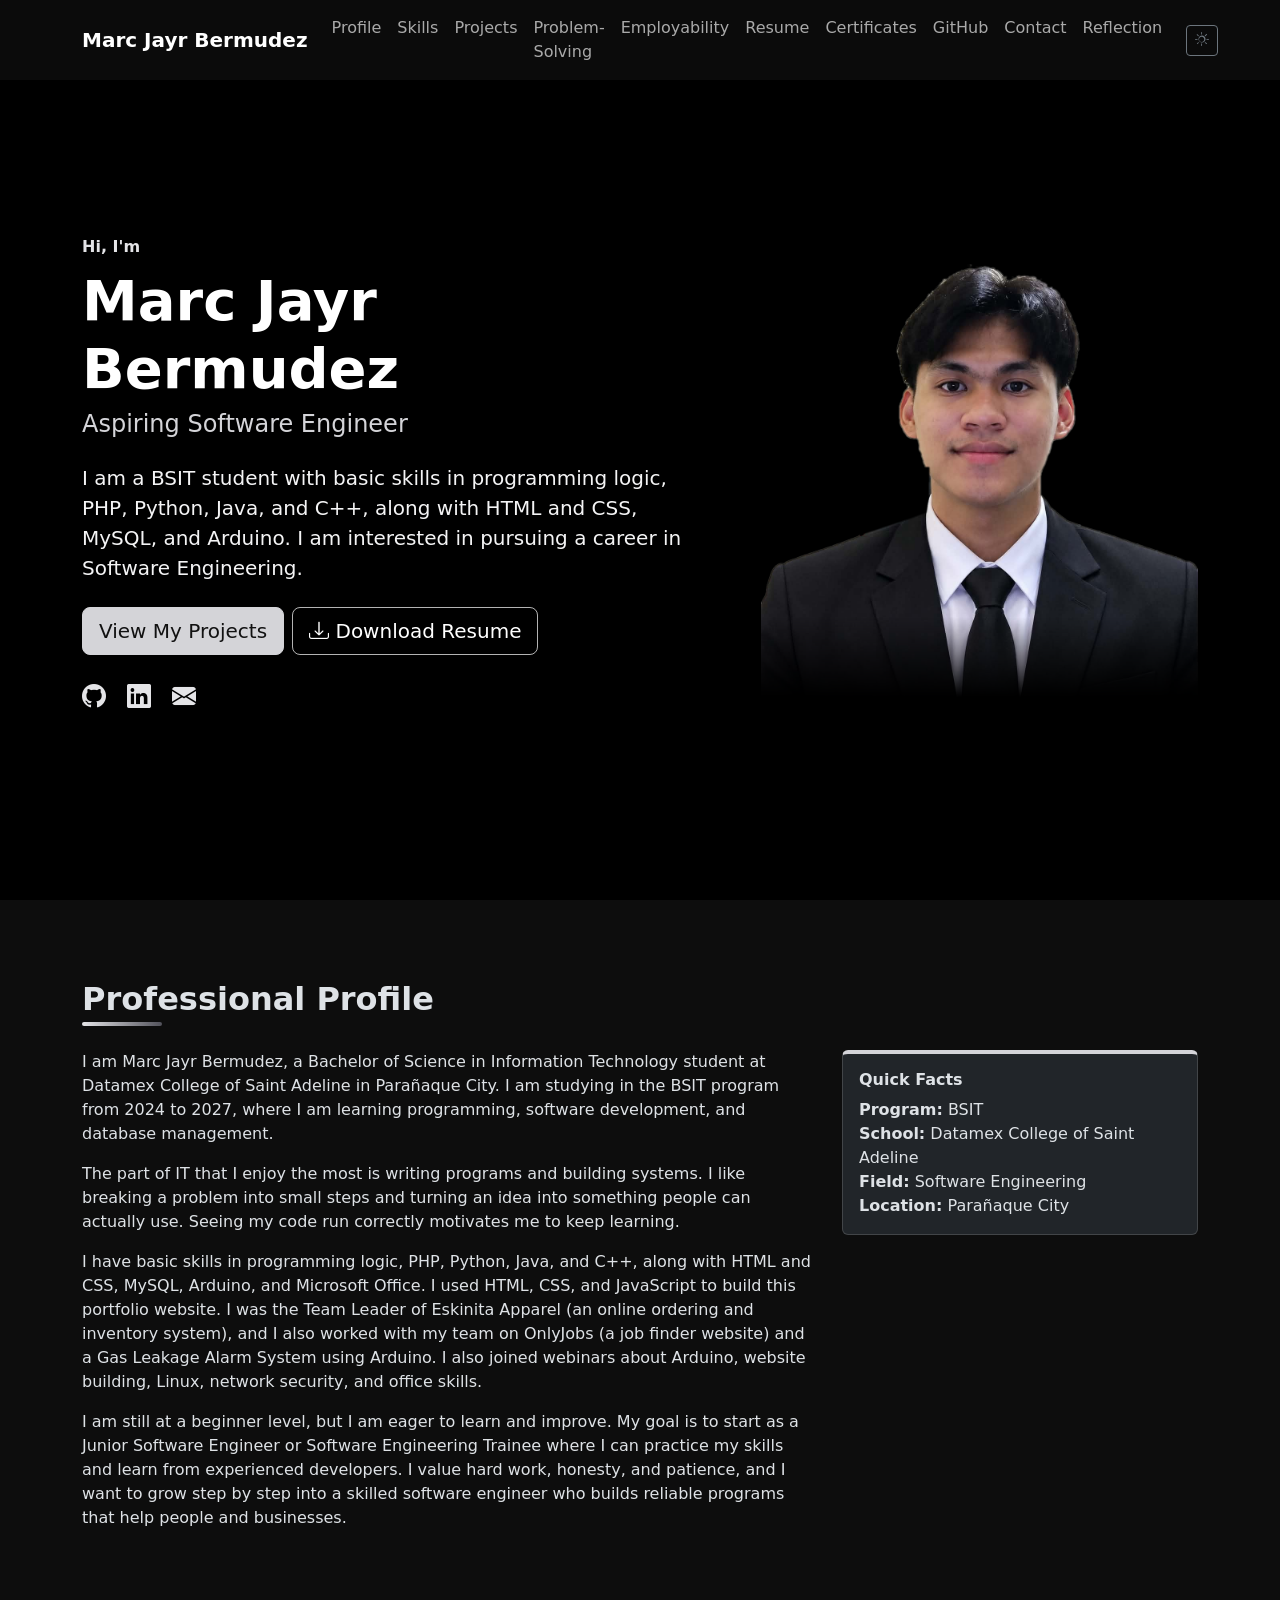
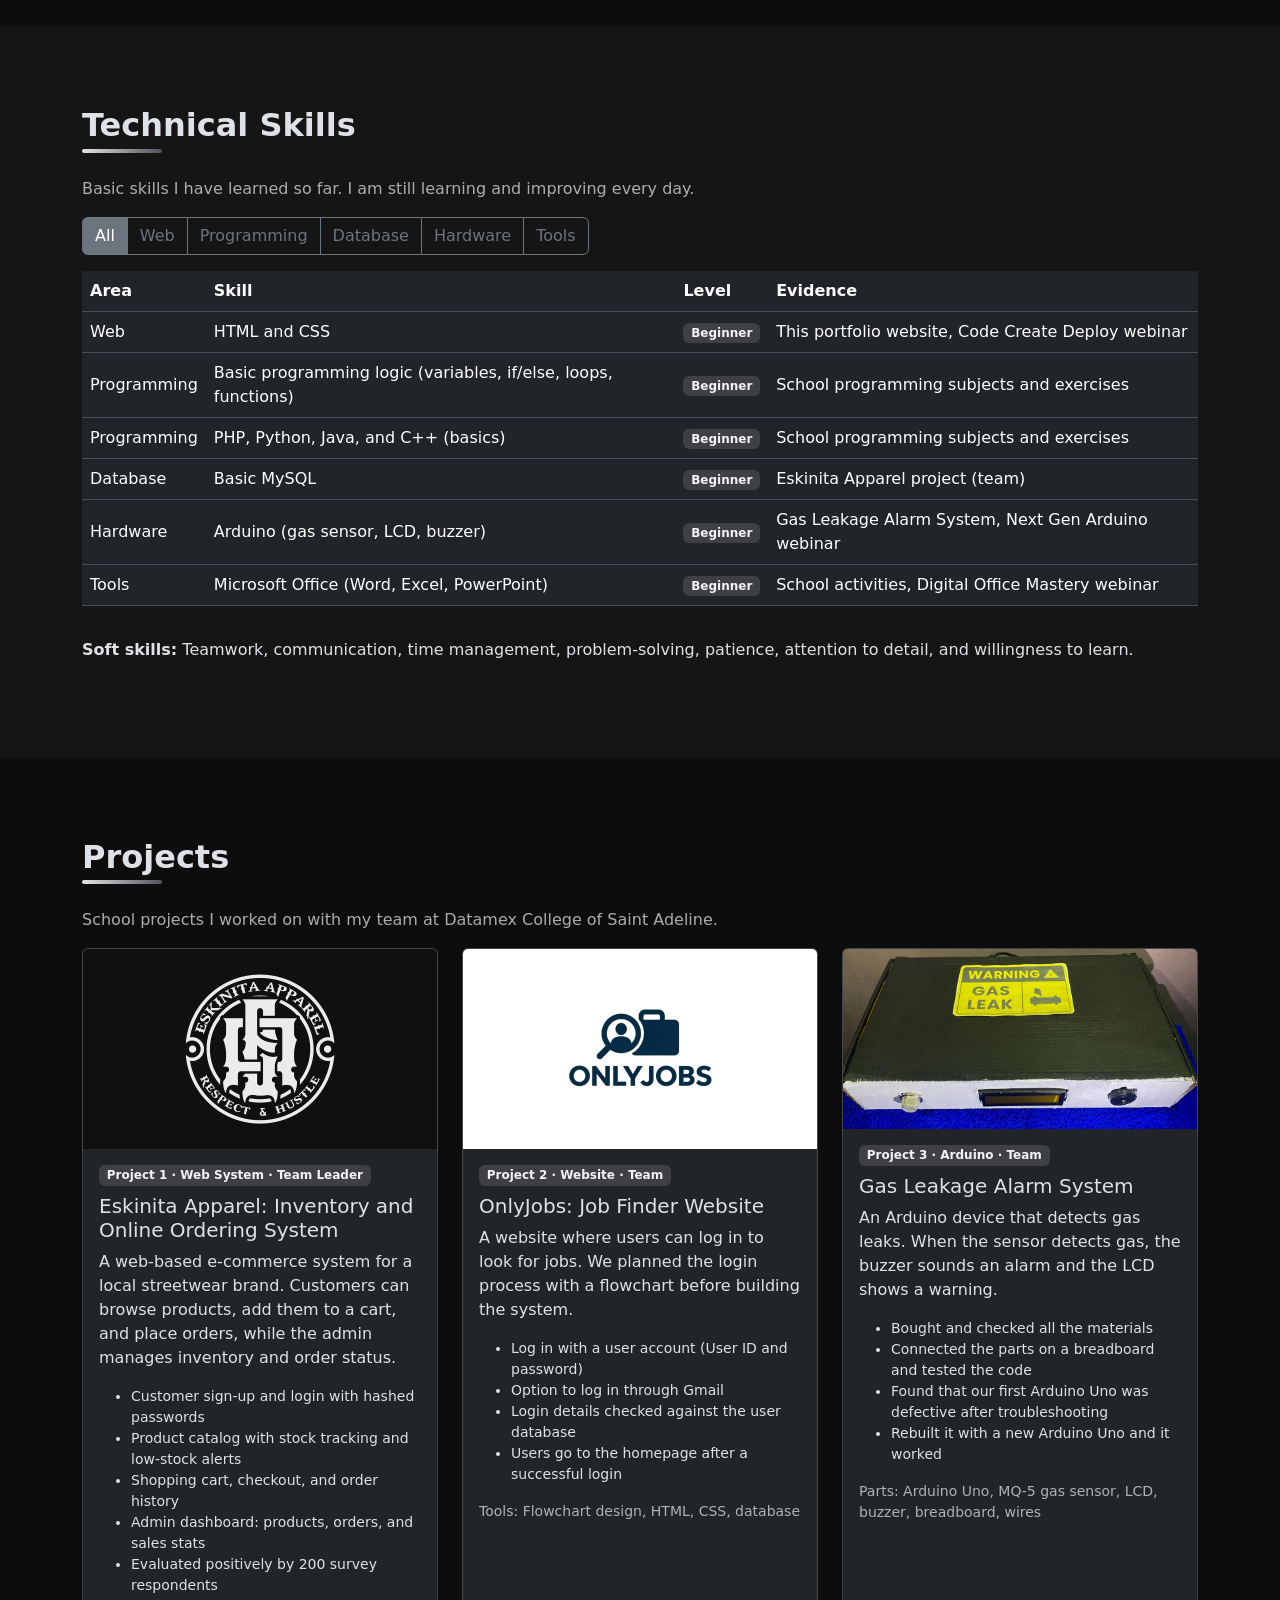
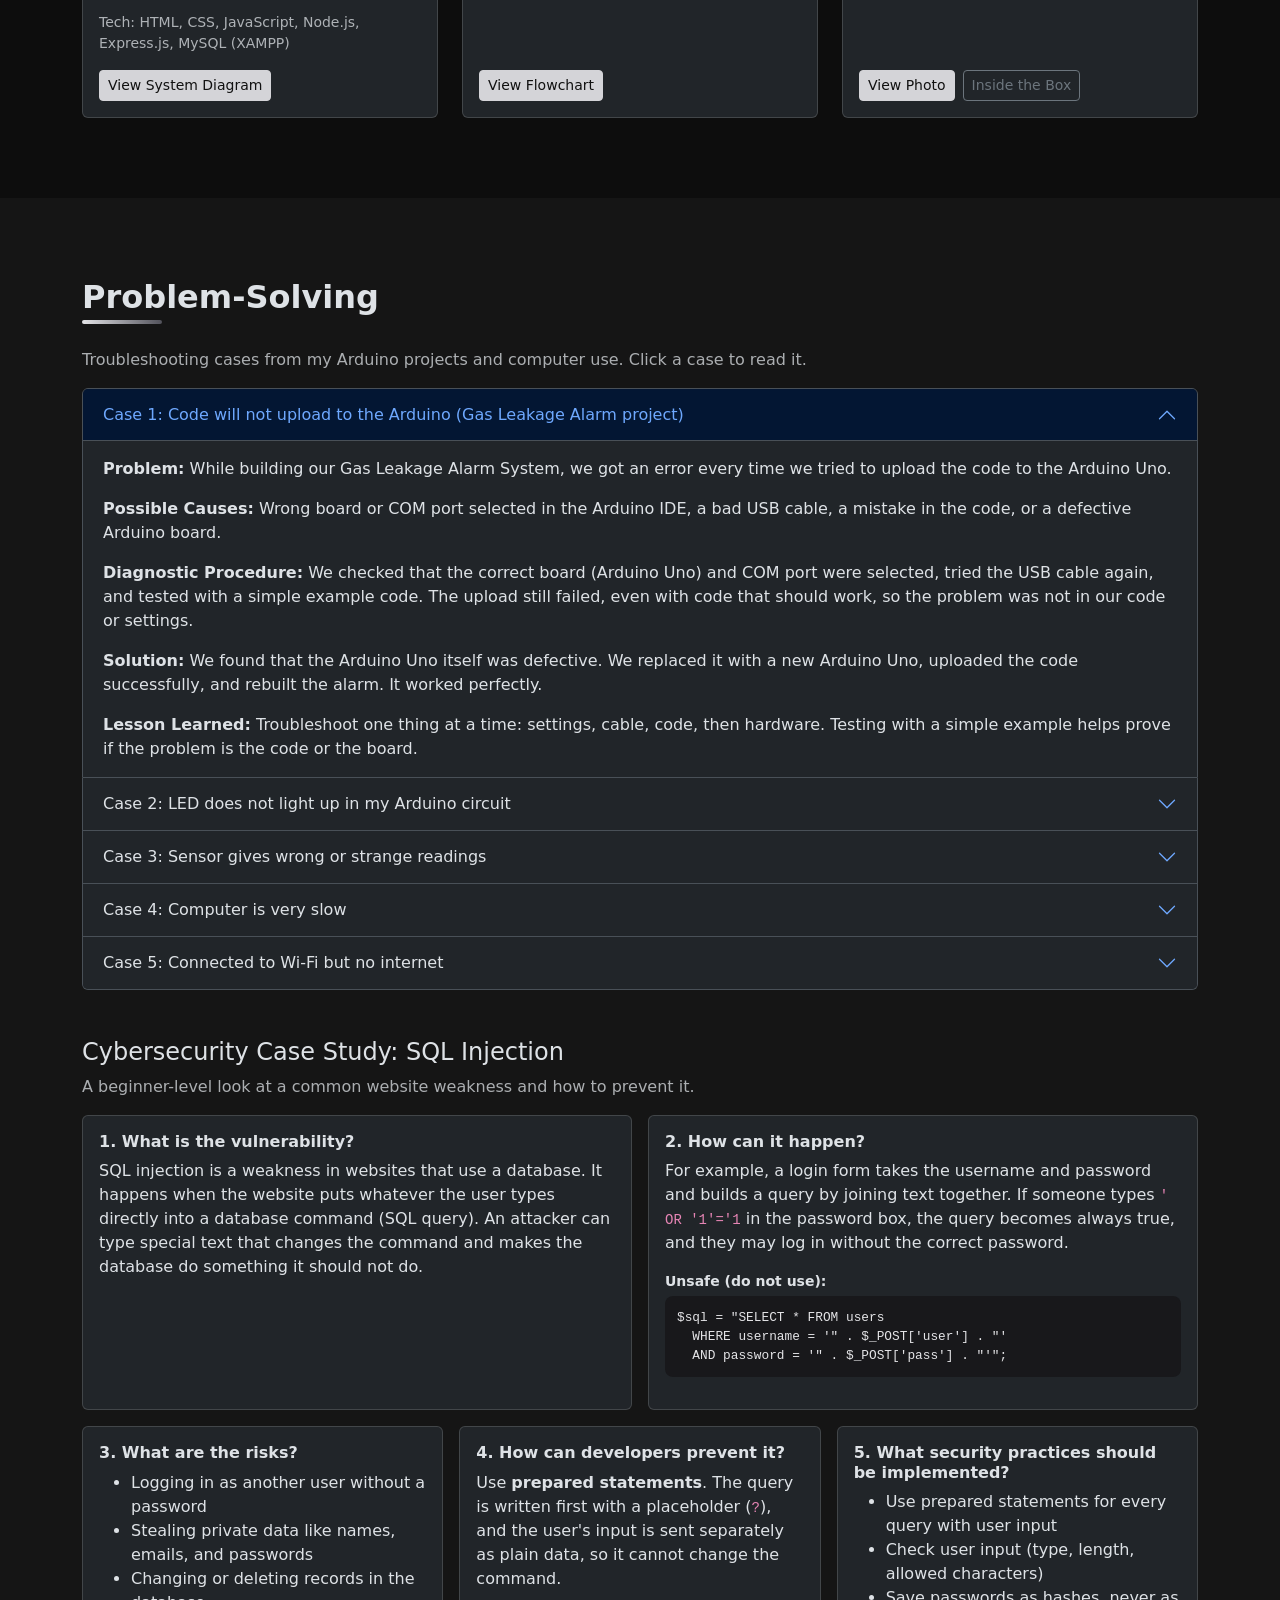
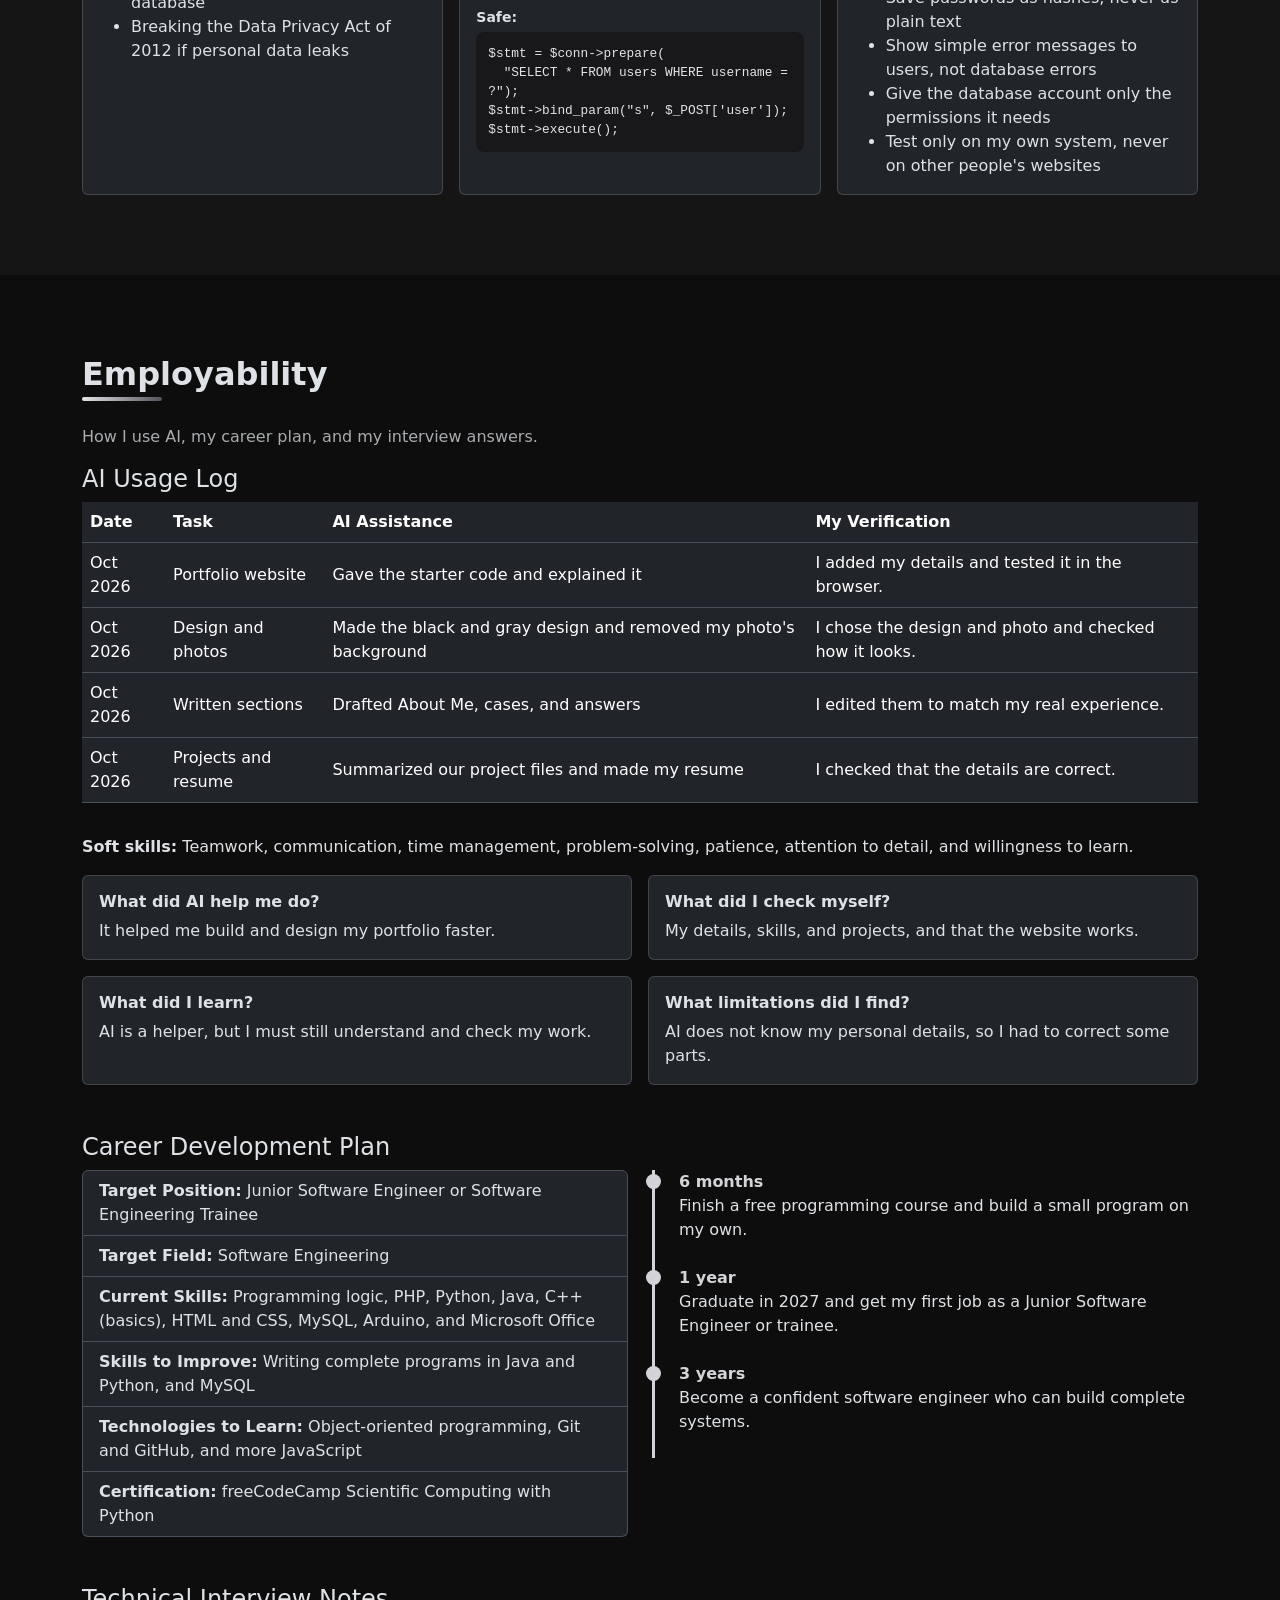
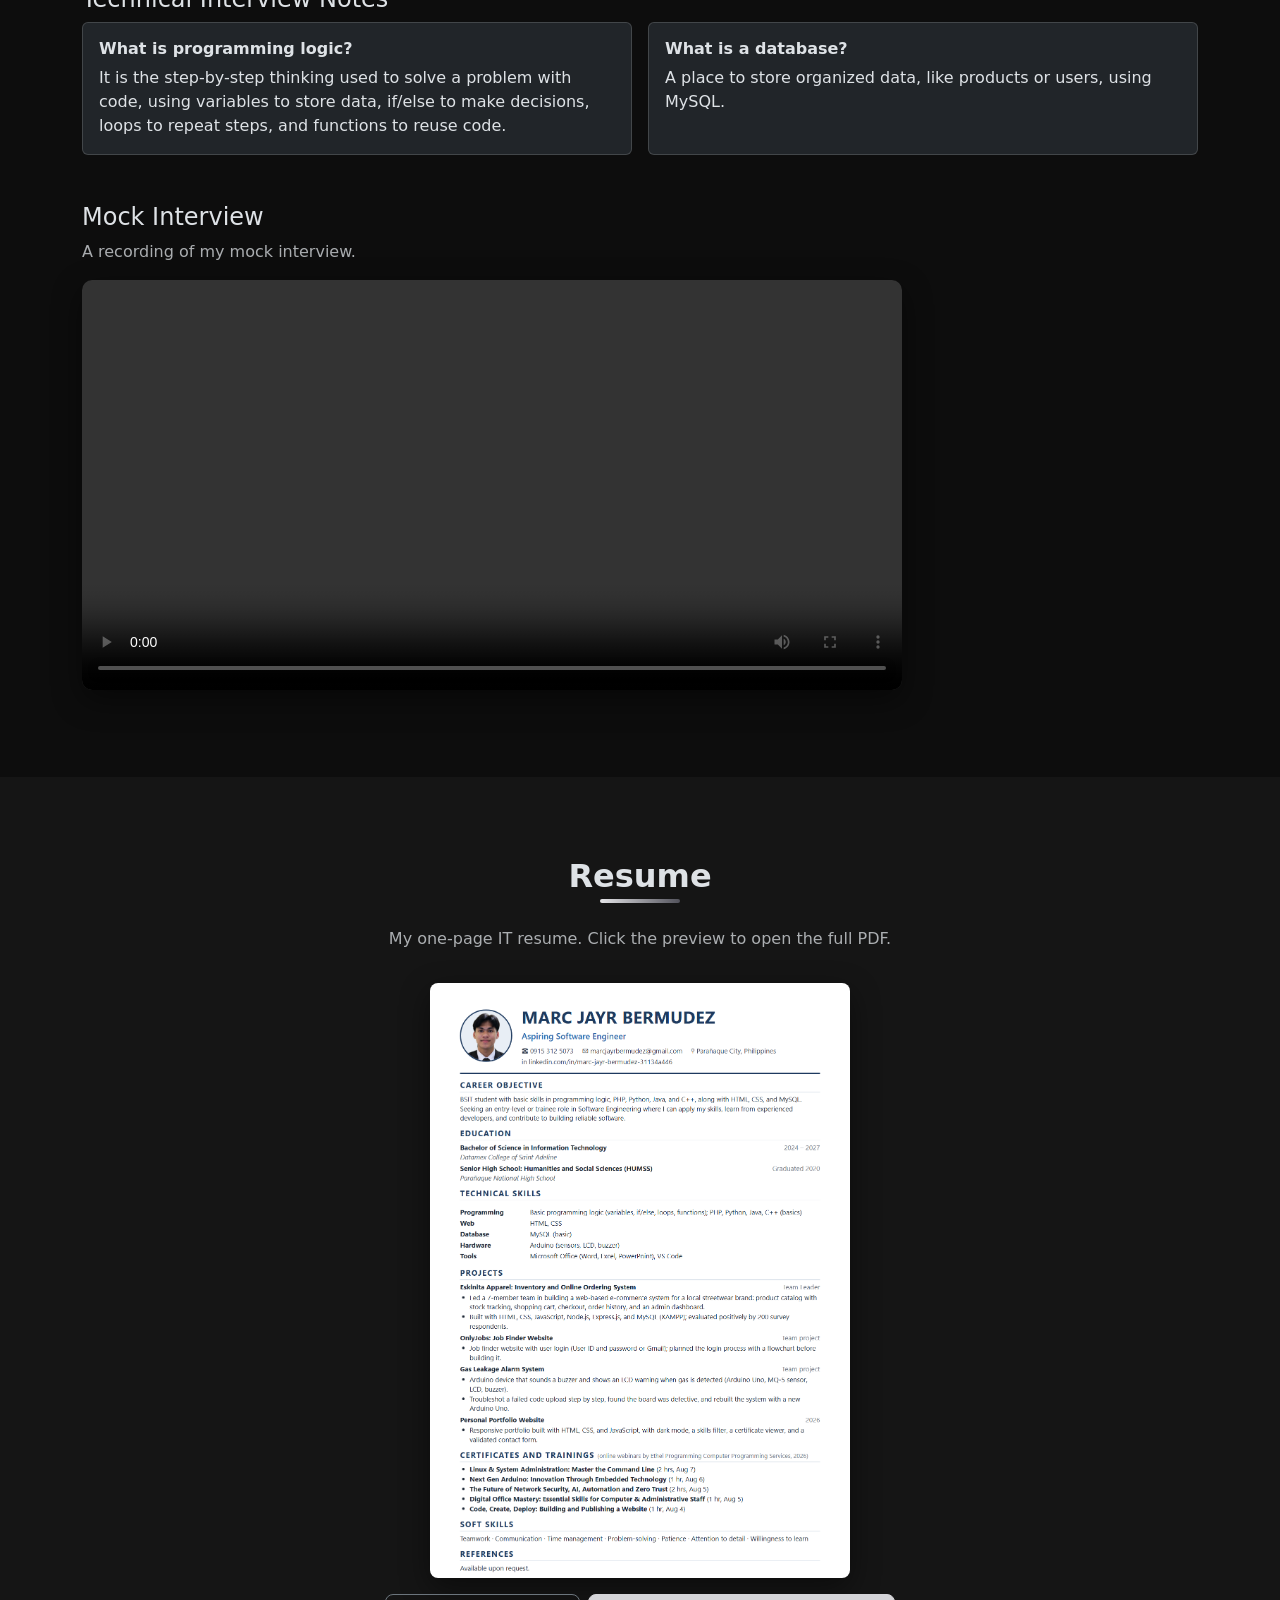
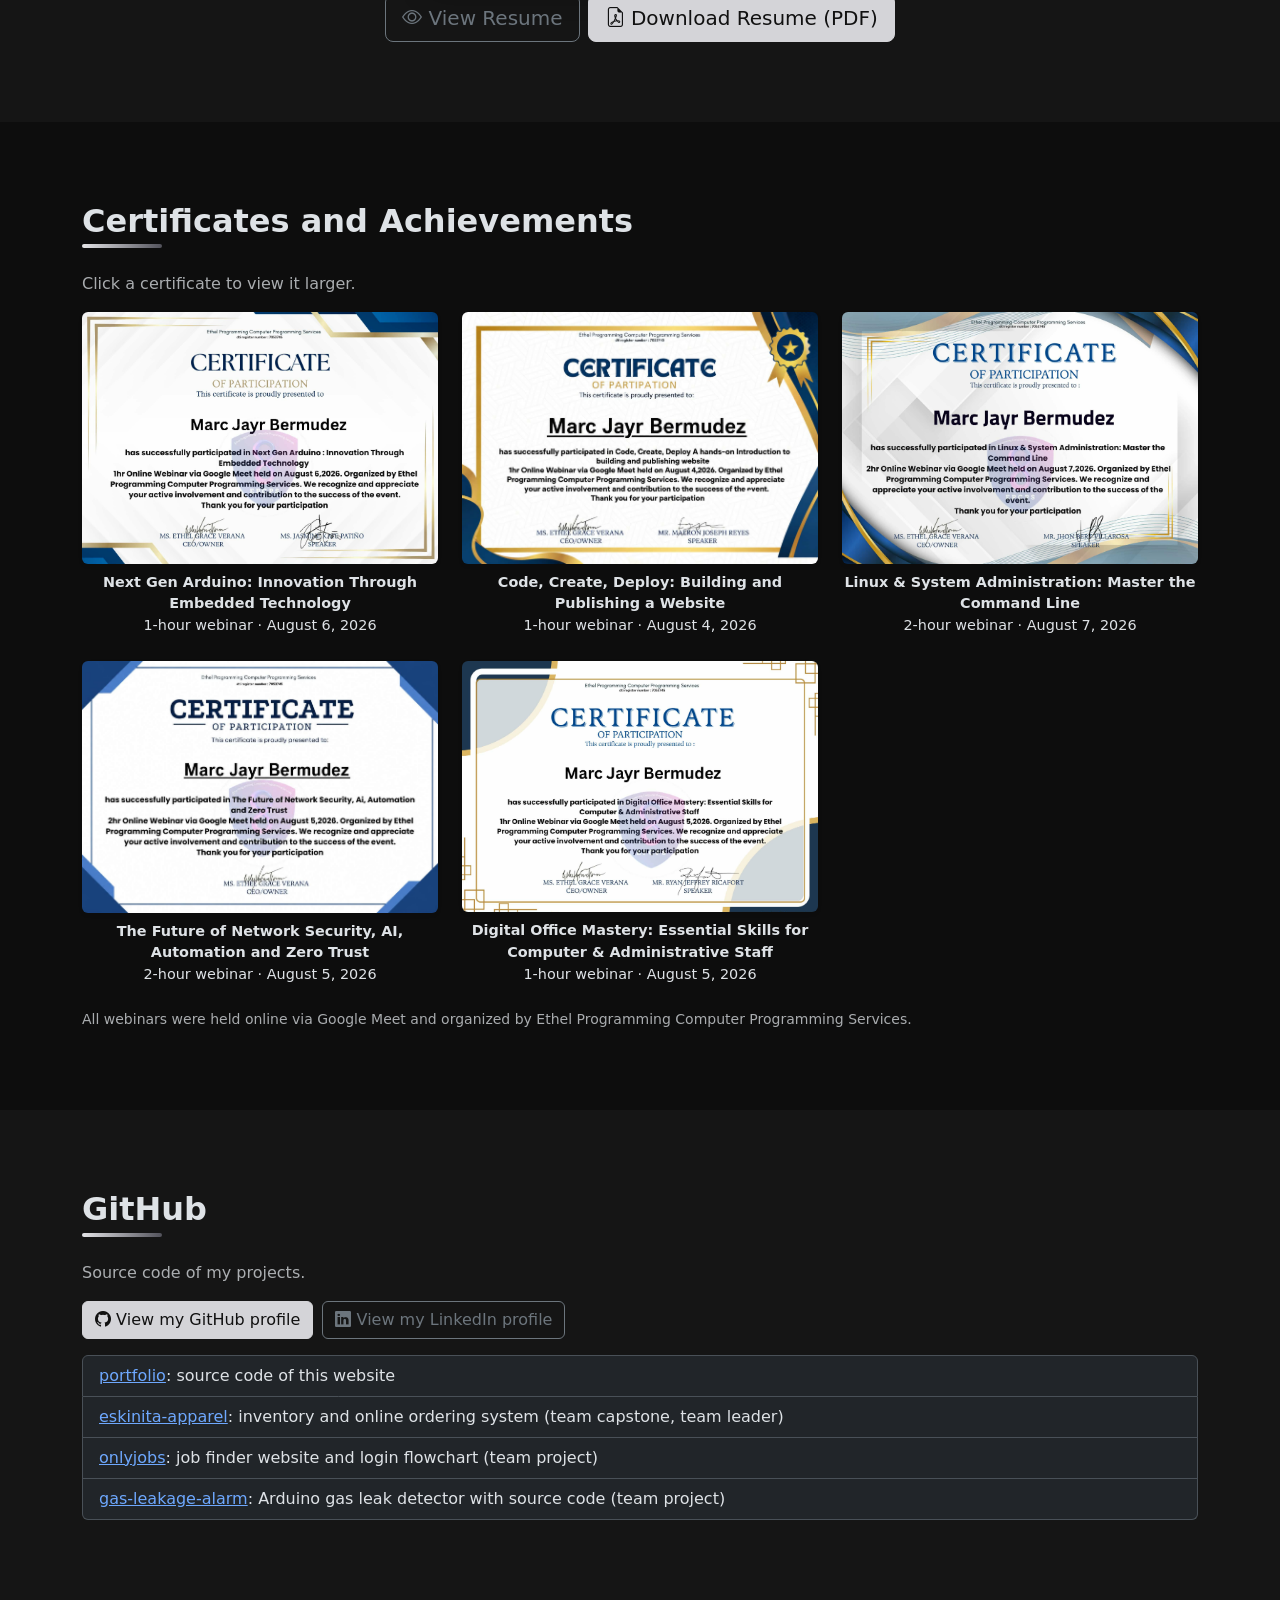
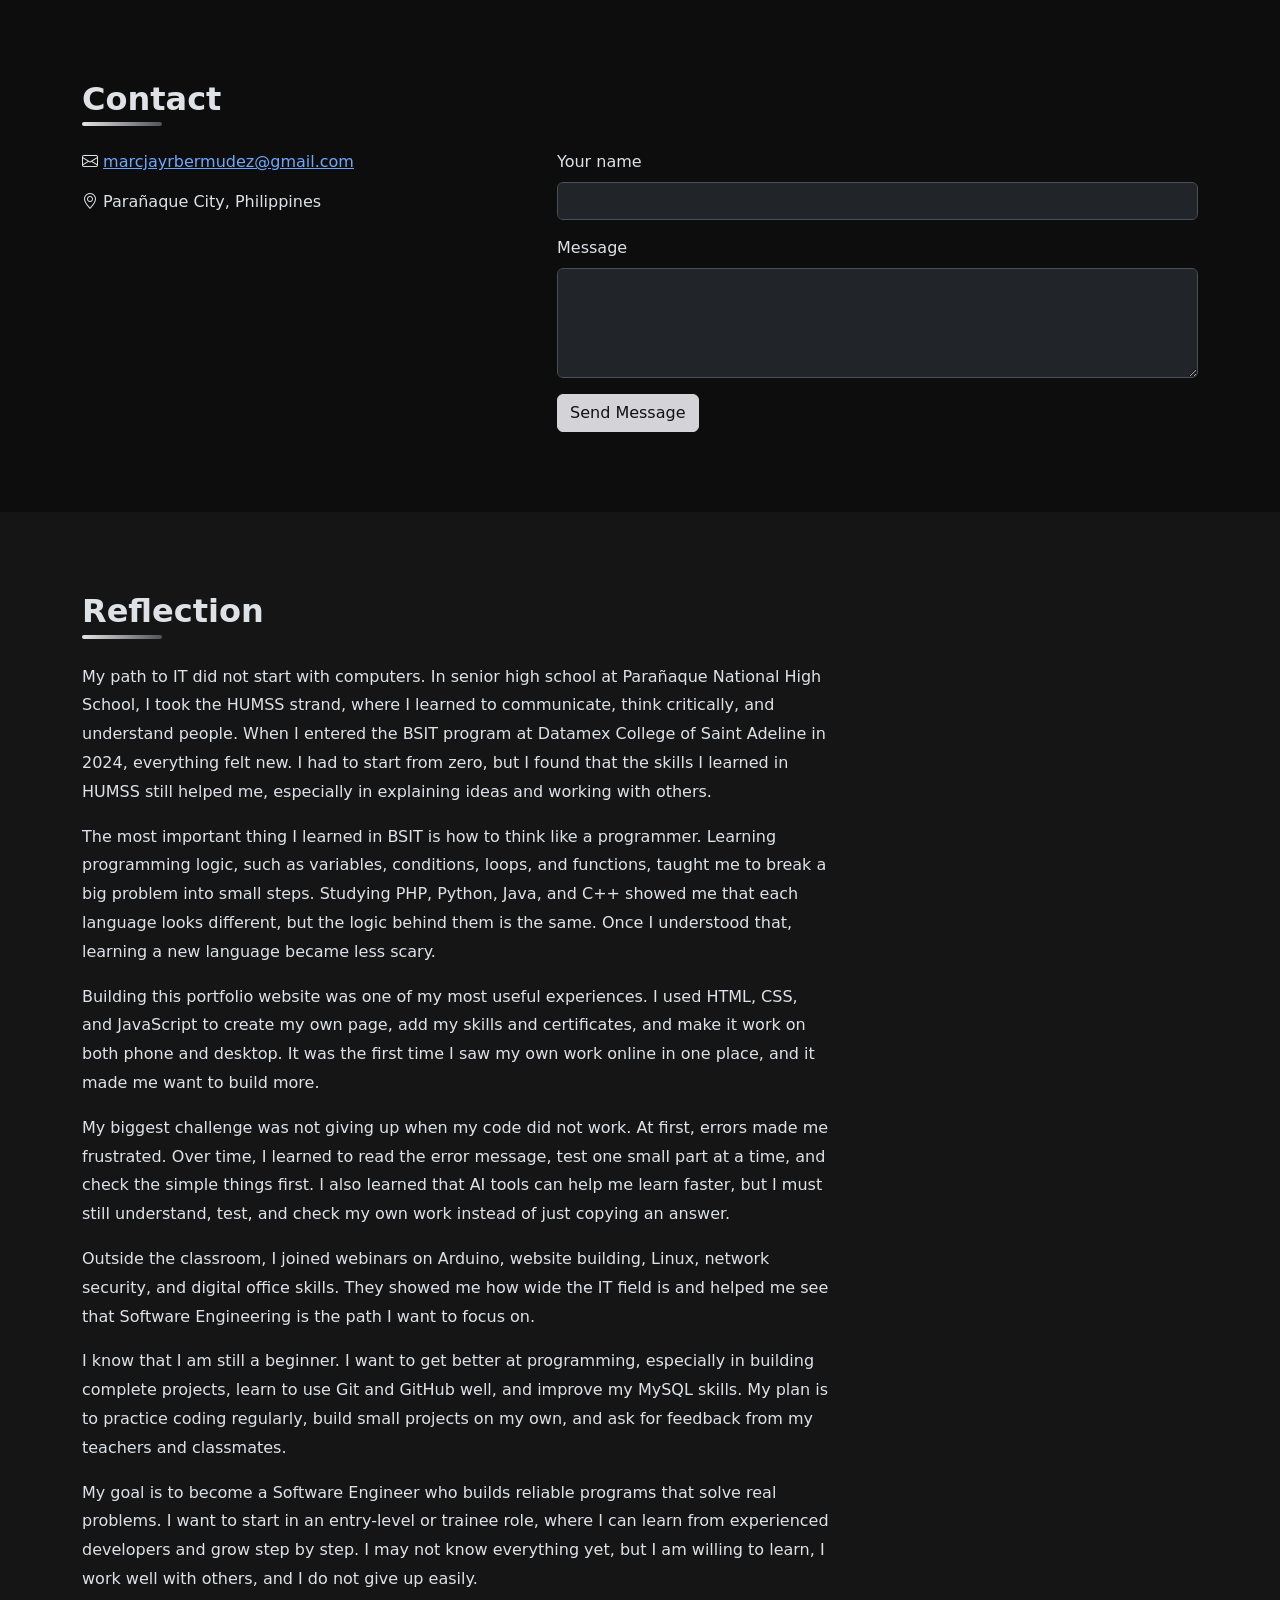
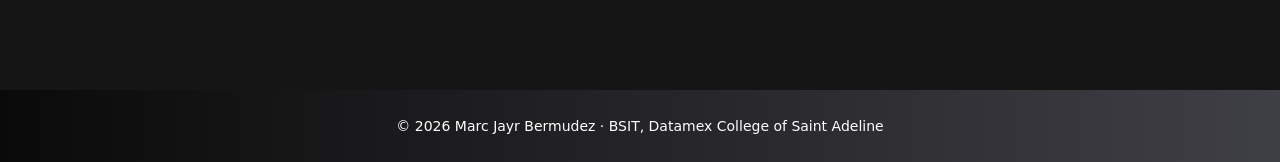
==== index.html @ ae772a8a "Marc Jayr Bermudez BSIT portfolio" ====
<!DOCTYPE html>
<html lang="en" data-bs-theme="light">
<head>
  <meta charset="UTF-8">
  <meta name="viewport" content="width=device-width, initial-scale=1.0">
  <title> Marc Jayr Bermudez | BSIT Portfolio</title>
  <meta name="description" content="Portfolio of Marc Jayr Bermudez, BSIT student and aspiring Software Engineer.">

  <!-- Bootstrap 5 CSS (galing sa CDN, hindi na kailangang i-download) -->
  <link href="https://cdn.jsdelivr.net/npm/bootstrap@5.3.3/dist/css/bootstrap.min.css" rel="stylesheet">
  <!-- Bootstrap Icons -->
  <link href="https://cdn.jsdelivr.net/npm/bootstrap-icons@1.11.3/font/bootstrap-icons.min.css" rel="stylesheet">
  <!-- Sariling CSS: nasa ilalim ng Bootstrap para ma-override ito -->
  <link href="css/style.css" rel="stylesheet">
</head>

<body data-bs-spy="scroll" data-bs-target="#mainNav" data-bs-offset="80" tabindex="0">

  <!-- ============ NAVBAR ============ -->
  <nav id="mainNav" class="navbar navbar-expand-xl fixed-top shadow-sm">
    <div class="container">
      <a class="navbar-brand fw-bold" href="#home"> Marc Jayr Bermudez </a>

      <button class="navbar-toggler" type="button" data-bs-toggle="collapse"
              data-bs-target="#navLinks" aria-controls="navLinks"
              aria-expanded="false" aria-label="Toggle menu">
        <span class="navbar-toggler-icon"></span>
      </button>

      <div class="collapse navbar-collapse" id="navLinks">
        <ul class="navbar-nav ms-auto">
          <li class="nav-item"><a class="nav-link" href="#profile">Profile</a></li>
          <li class="nav-item"><a class="nav-link" href="#skills">Skills</a></li>
          <li class="nav-item"><a class="nav-link" href="#projects">Projects</a></li>
          <li class="nav-item"><a class="nav-link" href="#problem-solving">Problem-Solving</a></li>
          <li class="nav-item"><a class="nav-link" href="#employability">Employability</a></li>
          <li class="nav-item"><a class="nav-link" href="#resume">Resume</a></li>
          <li class="nav-item"><a class="nav-link" href="#certificates">Certificates</a></li>
          <li class="nav-item"><a class="nav-link" href="#github">GitHub</a></li>
          <li class="nav-item"><a class="nav-link" href="#contact">Contact</a></li>
          <li class="nav-item"><a class="nav-link" href="#reflection">Reflection</a></li>
        </ul>
        <button id="themeToggle" class="btn btn-sm btn-outline-secondary ms-lg-3 mt-2 mt-lg-0"
                type="button" aria-label="Toggle dark mode">
          <i class="bi bi-moon-stars"></i>
        </button>
      </div>
    </div>
  </nav>

  <!-- ============ HOME (STEP 8) ============ -->
  <header id="home" class="hero d-flex align-items-center">
    <div class="container">
      <div class="row align-items-center g-5">
        <div class="col-lg-7">
          <p class="text-accent fw-semibold mb-2">Hi, I'm</p>
          <h1 class="display-4 fw-bold">Marc Jayr Bermudez</h1>
          <!-- Target IT position (STEP 1) -->
          <h2 class="h4 text-body-secondary mb-4">Aspiring Software Engineer</h2>
          <!-- Professional statement (STEP 1) -->
          <p class="lead">
            I am a BSIT student with basic skills in programming logic, PHP, Python, Java, and C++,
            along with HTML and CSS, MySQL, and Arduino. I am interested in pursuing a career in Software Engineering.
          </p>
          <div class="d-flex flex-wrap gap-2 mt-4">
            <a href="#projects" class="btn btn-accent btn-lg">View My Projects</a>
            <a href="assets/resume.pdf" class="btn btn-outline-secondary btn-lg" download>
              <i class="bi bi-download"></i> Download Resume
            </a>
          </div>
          <div class="social-links mt-4">
            <a href="https://github.com/marcjayrbermudez" target="_blank" rel="noopener" aria-label="GitHub"><i class="bi bi-github"></i></a>
            <a href="https://www.linkedin.com/in/marc-jayr-bermudez-31134a446/" target="_blank" rel="noopener" aria-label="LinkedIn"><i class="bi bi-linkedin"></i></a>
            <a href="mailto:marcjayrbermudez@gmail.com" aria-label="Email"><i class="bi bi-envelope-fill"></i></a>
          </div>
        </div>
        <div class="col-lg-5 text-center">
          <!-- Profile photo na walang background (transparent PNG) -->
          <img src="assets/profile.png" alt="Photo of Marc Jayr Bermudez" class="profile-photo">
        </div>
      </div>
    </div>
  </header>

  <main>
    <!-- ============ 1. PROFESSIONAL PROFILE (STEP 9) ============ -->
    <section id="profile" class="section">
      <div class="container">
        <h2 class="section-title">Professional Profile</h2>
        <div class="row g-4">
          <div class="col-lg-8">
            <!-- About Me (STEP 9): 150 to 250 words -->
            <p>I am Marc Jayr Bermudez, a Bachelor of Science in Information Technology student at Datamex College of Saint Adeline in Parañaque City. I am studying in the BSIT program from 2024 to 2027, where I am learning programming, software development, and database management.</p>
            <p>The part of IT that I enjoy the most is writing programs and building systems. I like breaking a problem into small steps and turning an idea into something people can actually use. Seeing my code run correctly motivates me to keep learning.</p>
            <p>I have basic skills in programming logic, PHP, Python, Java, and C++, along with HTML and CSS, MySQL, Arduino, and Microsoft Office. I used HTML, CSS, and JavaScript to build this portfolio website. I was the Team Leader of Eskinita Apparel (an online ordering and inventory system), and I also worked with my team on OnlyJobs (a job finder website) and a Gas Leakage Alarm System using Arduino. I also joined webinars about Arduino, website building, Linux, network security, and office skills.</p>
            <p>I am still at a beginner level, but I am eager to learn and improve. My goal is to start as a Junior Software Engineer or Software Engineering Trainee where I can practice my skills and learn from experienced developers. I value hard work, honesty, and patience, and I want to grow step by step into a skilled software engineer who builds reliable programs that help people and businesses.</p>
          </div>
          <div class="col-lg-4">
            <div class="card info-card">
              <div class="card-body">
                <h3 class="h6 fw-bold">Quick Facts</h3>
                <ul class="list-unstyled mb-0">
                  <li><strong>Program:</strong> BSIT</li>
                  <li><strong>School:</strong> Datamex College of Saint Adeline</li>
                  <li><strong>Field:</strong> Software Engineering</li>
                  <li><strong>Location:</strong> Parañaque City</li>
                </ul>
              </div>
            </div>
          </div>
        </div>
      </div>
    </section>

    <!-- ============ 2. TECHNICAL SKILLS (STEP 2 + STEP 10) ============ -->
    <section id="skills" class="section section-alt">
      <div class="container">
        <h2 class="section-title">Technical Skills</h2>
        <p class="text-body-secondary">Basic skills I have learned so far. I am still learning and improving every day.</p>

        <!-- Filter buttons: ang data-filter ay dapat tugma sa data-category ng bawat row -->
        <div class="btn-group flex-wrap mb-3" role="group" aria-label="Filter skills">
          <button class="btn btn-outline-secondary active" data-filter="all">All</button>
          <button class="btn btn-outline-secondary" data-filter="web">Web</button>
          <button class="btn btn-outline-secondary" data-filter="programming">Programming</button>
          <button class="btn btn-outline-secondary" data-filter="database">Database</button>
          <button class="btn btn-outline-secondary" data-filter="hardware">Hardware</button>
          <button class="btn btn-outline-secondary" data-filter="tools">Tools</button>
        </div>

        <div class="table-responsive">
          <table class="table align-middle" id="skillsTable">
            <thead>
              <tr><th>Area</th><th>Skill</th><th>Level</th><th>Evidence</th></tr>
            </thead>
            <tbody>
              <!-- Lahat Beginner: tapat at tugma sa projects at certificates -->
              <tr data-category="web"><td>Web</td><td>HTML and CSS</td><td><span class="badge badge-beginner">Beginner</span></td><td>This portfolio website, Code Create Deploy webinar</td></tr>
              <tr data-category="programming"><td>Programming</td><td>Basic programming logic (variables, if/else, loops, functions)</td><td><span class="badge badge-beginner">Beginner</span></td><td>School programming subjects and exercises</td></tr>
              <tr data-category="programming"><td>Programming</td><td>PHP, Python, Java, and C++ (basics)</td><td><span class="badge badge-beginner">Beginner</span></td><td>School programming subjects and exercises</td></tr>
              <tr data-category="database"><td>Database</td><td>Basic MySQL</td><td><span class="badge badge-beginner">Beginner</span></td><td>Eskinita Apparel project (team)</td></tr>
              <tr data-category="hardware"><td>Hardware</td><td>Arduino (gas sensor, LCD, buzzer)</td><td><span class="badge badge-beginner">Beginner</span></td><td>Gas Leakage Alarm System, Next Gen Arduino webinar</td></tr>
              <tr data-category="tools"><td>Tools</td><td>Microsoft Office (Word, Excel, PowerPoint)</td><td><span class="badge badge-beginner">Beginner</span></td><td>School activities, Digital Office Mastery webinar</td></tr>
            </tbody>
          </table>
        </div>
        <p class="mt-3"><strong>Soft skills:</strong> Teamwork, communication, time management, problem-solving, patience, attention to detail, and willingness to learn.</p>
      </div>
    </section>

    <!-- ============ 3. PROJECTS (STEP 11 to 15) ============ -->
    <section id="projects" class="section">
      <div class="container">
        <h2 class="section-title">Projects</h2>
        <p class="text-body-secondary">School projects I worked on with my team at Datamex College of Saint Adeline.</p>
        <div class="row g-4">

          <!-- PROJECT 1: Web/Application Development (STEP 11) -->
          <div class="col-md-6 col-lg-4">
            <article class="card project-card h-100">
              <img src="assets/eskinita-logo.jpg" class="card-img-top img-logo img-logo-dark" alt="Eskinita Apparel logo">
              <div class="card-body d-flex flex-column">
                <span class="badge badge-beginner mb-2 align-self-start">Project 1 · Web System · Team Leader</span>
                <h3 class="h5 card-title">Eskinita Apparel: Inventory and Online Ordering System</h3>
                <p class="card-text">A web-based e-commerce system for a local streetwear brand. Customers can browse products, add them to a cart, and place orders, while the admin manages inventory and order status.</p>
                <ul class="small mb-3">
                  <li>Customer sign-up and login with hashed passwords</li>
                  <li>Product catalog with stock tracking and low-stock alerts</li>
                  <li>Shopping cart, checkout, and order history</li>
                  <li>Admin dashboard: products, orders, and sales stats</li>
                  <li>Evaluated positively by 200 survey respondents</li>
                </ul>
                <p class="small text-body-secondary">Tech: HTML, CSS, JavaScript, Node.js, Express.js, MySQL (XAMPP)</p>
                <div class="mt-auto d-flex gap-2">
                  <a href="assets/eskinita-ipo.jpg" class="btn btn-sm btn-accent" target="_blank" rel="noopener">View System Diagram</a>
                </div>
              </div>
            </article>
          </div>

          <!-- PROJECT 2: Web / Database (STEP 13) -->
          <div class="col-md-6 col-lg-4">
            <article class="card project-card h-100">
              <img src="assets/onlyjobs-logo.jpg" class="card-img-top img-logo img-logo-light" alt="OnlyJobs logo">
              <div class="card-body d-flex flex-column">
                <span class="badge badge-beginner mb-2 align-self-start">Project 2 · Website · Team</span>
                <h3 class="h5 card-title">OnlyJobs: Job Finder Website</h3>
                <p class="card-text">A website where users can log in to look for jobs. We planned the login process with a flowchart before building the system.</p>
                <ul class="small mb-3">
                  <li>Log in with a user account (User ID and password)</li>
                  <li>Option to log in through Gmail</li>
                  <li>Login details checked against the user database</li>
                  <li>Users go to the homepage after a successful login</li>
                </ul>
                <p class="small text-body-secondary">Tools: Flowchart design, HTML, CSS, database</p>
                <div class="mt-auto d-flex gap-2">
                  <a href="assets/onlyjobs-flowchart.jpg" class="btn btn-sm btn-accent" target="_blank" rel="noopener">View Flowchart</a>
                </div>
              </div>
            </article>
          </div>

          <!-- PROJECT 3: Specialization: Arduino / IoT (STEP 14) -->
          <div class="col-md-6 col-lg-4">
            <article class="card project-card h-100">
              <img src="assets/gas-alarm.jpg" class="card-img-top" alt="Finished Gas Leakage Alarm System in a box with a warning label, LCD, sensor, and buzzer">
              <div class="card-body d-flex flex-column">
                <span class="badge badge-beginner mb-2 align-self-start">Project 3 · Arduino · Team</span>
                <h3 class="h5 card-title">Gas Leakage Alarm System</h3>
                <p class="card-text">An Arduino device that detects gas leaks. When the sensor detects gas, the buzzer sounds an alarm and the LCD shows a warning.</p>
                <ul class="small mb-3">
                  <li>Bought and checked all the materials</li>
                  <li>Connected the parts on a breadboard and tested the code</li>
                  <li>Found that our first Arduino Uno was defective after troubleshooting</li>
                  <li>Rebuilt it with a new Arduino Uno and it worked</li>
                </ul>
                <p class="small text-body-secondary">Parts: Arduino Uno, MQ-5 gas sensor, LCD, buzzer, breadboard, wires</p>
                <div class="mt-auto d-flex flex-wrap gap-2">
                  <a href="assets/gas-alarm.jpg" class="btn btn-sm btn-accent" target="_blank" rel="noopener">View Photo</a>
                  <a href="assets/gas-alarm-inside.jpg" class="btn btn-sm btn-outline-secondary" target="_blank" rel="noopener">Inside the Box</a>
                </div>
              </div>
            </article>
          </div>

        </div>
      </div>
    </section>

    <!-- ============ 4. PROBLEM-SOLVING (STEP 17 + 18) ============ -->
    <section id="problem-solving" class="section section-alt">
      <div class="container">
        <h2 class="section-title">Problem-Solving</h2>
        <p class="text-body-secondary">Troubleshooting cases from my Arduino projects and computer use. Click a case to read it.</p>

        <!-- Bootstrap accordion: bawat .accordion-item ay isang case -->
        <div class="accordion" id="casesAccordion">

          <!-- CASE 1 -->
          <div class="accordion-item">
            <h3 class="accordion-header">
              <button class="accordion-button" type="button" data-bs-toggle="collapse" data-bs-target="#case1">
                Case 1: Code will not upload to the Arduino (Gas Leakage Alarm project)
              </button>
            </h3>
            <div id="case1" class="accordion-collapse collapse show" data-bs-parent="#casesAccordion">
              <div class="accordion-body">
                <p><strong>Problem:</strong> While building our Gas Leakage Alarm System, we got an error every time we tried to upload the code to the Arduino Uno.</p>
                <p><strong>Possible Causes:</strong> Wrong board or COM port selected in the Arduino IDE, a bad USB cable, a mistake in the code, or a defective Arduino board.</p>
                <p><strong>Diagnostic Procedure:</strong> We checked that the correct board (Arduino Uno) and COM port were selected, tried the USB cable again, and tested with a simple example code. The upload still failed, even with code that should work, so the problem was not in our code or settings.</p>
                <p><strong>Solution:</strong> We found that the Arduino Uno itself was defective. We replaced it with a new Arduino Uno, uploaded the code successfully, and rebuilt the alarm. It worked perfectly.</p>
                <p class="mb-0"><strong>Lesson Learned:</strong> Troubleshoot one thing at a time: settings, cable, code, then hardware. Testing with a simple example helps prove if the problem is the code or the board.</p>
              </div>
            </div>
          </div>

          <!-- CASE 2 -->
          <div class="accordion-item">
            <h3 class="accordion-header">
              <button class="accordion-button collapsed" type="button" data-bs-toggle="collapse" data-bs-target="#case2">
                Case 2: LED does not light up in my Arduino circuit
              </button>
            </h3>
            <div id="case2" class="accordion-collapse collapse" data-bs-parent="#casesAccordion">
              <div class="accordion-body">
                <p><strong>Problem:</strong> The code uploaded without errors, but the LED did not turn on.</p>
                <p><strong>Possible Causes:</strong> LED placed backwards, wrong pin number in the code, loose jumper wire, missing resistor, or a damaged LED.</p>
                <p><strong>Diagnostic Procedure:</strong> I compared the pin number in my code with the pin where the wire was connected. I checked the LED direction: the long leg (positive) must go to the Arduino pin and the short leg (negative) to GND. I also tested the LED with the simple Blink example.</p>
                <p><strong>Solution:</strong> The LED was placed backwards and the code used pin 12 while my wire was on pin 13. I flipped the LED and changed the code to the correct pin. The LED turned on.</p>
                <p class="mb-0"><strong>Lesson Learned:</strong> The code and the wiring must match. Testing with a simple example helps me find out if the problem is in the hardware or the code.</p>
              </div>
            </div>
          </div>

          <!-- CASE 3 -->
          <div class="accordion-item">
            <h3 class="accordion-header">
              <button class="accordion-button collapsed" type="button" data-bs-toggle="collapse" data-bs-target="#case3">
                Case 3: Sensor gives wrong or strange readings
              </button>
            </h3>
            <div id="case3" class="accordion-collapse collapse" data-bs-parent="#casesAccordion">
              <div class="accordion-body">
                <p><strong>Problem:</strong> My sensor showed random numbers that did not change correctly, even when I covered it or moved it.</p>
                <p><strong>Possible Causes:</strong> Loose wires, sensor connected to the wrong pin, missing GND or power connection, or wrong code for reading the sensor.</p>
                <p><strong>Diagnostic Procedure:</strong> I opened the Serial Monitor to see the values from the sensor. I checked that VCC was connected to 5V, GND to GND, and the signal wire to the pin used in the code. I pressed each wire on the breadboard to see if the values changed.</p>
                <p><strong>Solution:</strong> The GND wire was loose on the breadboard. After I pushed it in firmly, the readings became stable and changed correctly.</p>
                <p class="mb-0"><strong>Lesson Learned:</strong> The Serial Monitor is very useful for troubleshooting because it shows what the Arduino is actually reading. Loose wires can cause random values.</p>
              </div>
            </div>
          </div>

          <!-- CASE 4 -->
          <div class="accordion-item">
            <h3 class="accordion-header">
              <button class="accordion-button collapsed" type="button" data-bs-toggle="collapse" data-bs-target="#case4">
                Case 4: Computer is very slow
              </button>
            </h3>
            <div id="case4" class="accordion-collapse collapse" data-bs-parent="#casesAccordion">
              <div class="accordion-body">
                <p><strong>Problem:</strong> The computer became very slow. Programs took a long time to open and sometimes froze.</p>
                <p><strong>Possible Causes:</strong> Too many programs running, a program using too much memory or CPU, too many startup apps, or a full hard drive.</p>
                <p><strong>Diagnostic Procedure:</strong> I pressed Ctrl + Shift + Esc to open Task Manager. I sorted the list by CPU and Memory to see which programs were using the most resources. I also checked the Startup tab and the free space on the drive.</p>
                <p><strong>Solution:</strong> I closed the programs I was not using, ended a program that was using too much memory, and disabled unnecessary startup apps. I also deleted temporary files to free up space. The computer became faster.</p>
                <p class="mb-0"><strong>Lesson Learned:</strong> Task Manager helps find the real cause before restarting or reinstalling. Only end programs that I know are safe to close.</p>
              </div>
            </div>
          </div>

          <!-- CASE 5 -->
          <div class="accordion-item">
            <h3 class="accordion-header">
              <button class="accordion-button collapsed" type="button" data-bs-toggle="collapse" data-bs-target="#case5">
                Case 5: Connected to Wi-Fi but no internet
              </button>
            </h3>
            <div id="case5" class="accordion-collapse collapse" data-bs-parent="#casesAccordion">
              <div class="accordion-body">
                <p><strong>Problem:</strong> The computer showed it was connected to Wi-Fi, but websites would not load.</p>
                <p><strong>Possible Causes:</strong> Problem with the router, wrong IP address, DNS problem, or the internet service itself was down.</p>
                <p><strong>Diagnostic Procedure:</strong> I checked if other devices could use the internet. Then I opened Command Prompt and used <code>ipconfig</code> to check the IP address, and <code>ping 8.8.8.8</code> to test the connection to the internet.</p>
                <p><strong>Solution:</strong> I ran <code>ipconfig /release</code>, <code>ipconfig /renew</code>, and <code>ipconfig /flushdns</code>, then restarted the router. After that, websites loaded normally.</p>
                <p class="mb-0"><strong>Lesson Learned:</strong> "Connected" does not always mean there is internet. Testing step by step, from the device to the router to the internet, helps find where the problem is.</p>
              </div>
            </div>
          </div>
        </div>

        <!-- ============ CYBERSECURITY CASE STUDY (STEP 18) ============ -->
        <h3 class="h4 mt-5">Cybersecurity Case Study: SQL Injection</h3>
        <p class="text-body-secondary">A beginner-level look at a common website weakness and how to prevent it.</p>
        <div class="row g-3">
          <div class="col-md-6"><div class="card h-100"><div class="card-body">
            <h4 class="h6 fw-bold">1. What is the vulnerability?</h4>
            <p class="mb-0">SQL injection is a weakness in websites that use a database. It happens when the website puts whatever the user types directly into a database command (SQL query). An attacker can type special text that changes the command and makes the database do something it should not do.</p>
          </div></div></div>
          <div class="col-md-6"><div class="card h-100"><div class="card-body">
            <h4 class="h6 fw-bold">2. How can it happen?</h4>
            <p>For example, a login form takes the username and password and builds a query by joining text together. If someone types <code>' OR '1'='1</code> in the password box, the query becomes always true, and they may log in without the correct password.</p>
            <p class="small fw-bold mb-1">Unsafe (do not use):</p>
            <pre class="code-box"><code>$sql = "SELECT * FROM users
  WHERE username = '" . $_POST['user'] . "'
  AND password = '" . $_POST['pass'] . "'";</code></pre>
          </div></div></div>
          <div class="col-md-4"><div class="card h-100"><div class="card-body">
            <h4 class="h6 fw-bold">3. What are the risks?</h4>
            <ul class="mb-0">
              <li>Logging in as another user without a password</li>
              <li>Stealing private data like names, emails, and passwords</li>
              <li>Changing or deleting records in the database</li>
              <li>Breaking the Data Privacy Act of 2012 if personal data leaks</li>
            </ul>
          </div></div></div>
          <div class="col-md-4"><div class="card h-100"><div class="card-body">
            <h4 class="h6 fw-bold">4. How can developers prevent it?</h4>
            <p>Use <strong>prepared statements</strong>. The query is written first with a placeholder (<code>?</code>), and the user's input is sent separately as plain data, so it cannot change the command.</p>
            <p class="small fw-bold mb-1">Safe:</p>
            <pre class="code-box mb-0"><code>$stmt = $conn->prepare(
  "SELECT * FROM users WHERE username = ?");
$stmt->bind_param("s", $_POST['user']);
$stmt->execute();</code></pre>
          </div></div></div>
          <div class="col-md-4"><div class="card h-100"><div class="card-body">
            <h4 class="h6 fw-bold">5. What security practices should be implemented?</h4>
            <ul class="mb-0">
              <li>Use prepared statements for every query with user input</li>
              <li>Check user input (type, length, allowed characters)</li>
              <li>Save passwords as hashes, never as plain text</li>
              <li>Show simple error messages to users, not database errors</li>
              <li>Give the database account only the permissions it needs</li>
              <li>Test only on my own system, never on other people's websites</li>
            </ul>
          </div></div></div>
        </div>
      </div>
    </section>

    <!-- ============ 5. EMPLOYABILITY (STEP 19 to 23) ============ -->
    <section id="employability" class="section">
      <div class="container">
        <h2 class="section-title">Employability</h2>
        <p class="text-body-secondary">How I use AI, my career plan, and my interview answers.</p>

        <!-- ============ AI USAGE LOG (STEP 19) ============ -->
        <h3 class="h4">AI Usage Log</h3>
        <div class="table-responsive">
          <table class="table align-middle">
            <thead><tr><th>Date</th><th>Task</th><th>AI Assistance</th><th>My Verification</th></tr></thead>
            <tbody>
              <!-- Dapat tapat ang bawat row -->
              <tr><td>Oct 2026</td><td>Portfolio website</td><td>Gave the starter code and explained it</td><td>I added my details and tested it in the browser.</td></tr>
              <tr><td>Oct 2026</td><td>Design and photos</td><td>Made the black and gray design and removed my photo's background</td><td>I chose the design and photo and checked how it looks.</td></tr>
              <tr><td>Oct 2026</td><td>Written sections</td><td>Drafted About Me, cases, and answers</td><td>I edited them to match my real experience.</td></tr>
              <tr><td>Oct 2026</td><td>Projects and resume</td><td>Summarized our project files and made my resume</td><td>I checked that the details are correct.</td></tr>
            </tbody>
          </table>
        </div>
        <p class="mt-3"><strong>Soft skills:</strong> Teamwork, communication, time management, problem-solving, patience, attention to detail, and willingness to learn.</p>
        <div class="row g-3 mb-5">
          <div class="col-md-6"><div class="card h-100"><div class="card-body">
            <h4 class="h6 fw-bold">What did AI help me do?</h4>
            <p class="mb-0">It helped me build and design my portfolio faster.</p>
          </div></div></div>
          <div class="col-md-6"><div class="card h-100"><div class="card-body">
            <h4 class="h6 fw-bold">What did I check myself?</h4>
            <p class="mb-0">My details, skills, and projects, and that the website works.</p>
          </div></div></div>
          <div class="col-md-6"><div class="card h-100"><div class="card-body">
            <h4 class="h6 fw-bold">What did I learn?</h4>
            <p class="mb-0">AI is a helper, but I must still understand and check my work.</p>
          </div></div></div>
          <div class="col-md-6"><div class="card h-100"><div class="card-body">
            <h4 class="h6 fw-bold">What limitations did I find?</h4>
            <p class="mb-0">AI does not know my personal details, so I had to correct some parts.</p>
          </div></div></div>
        </div>

        <!-- ============ CAREER DEVELOPMENT PLAN (STEP 23) ============ -->
        <h3 class="h4">Career Development Plan</h3>
        <div class="row g-4 mb-5">
          <div class="col-md-6">
            <ul class="list-group">
              <li class="list-group-item"><strong>Target Position:</strong> Junior Software Engineer or Software Engineering Trainee</li>
              <li class="list-group-item"><strong>Target Field:</strong> Software Engineering</li>
              <li class="list-group-item"><strong>Current Skills:</strong> Programming logic, PHP, Python, Java, C++ (basics), HTML and CSS, MySQL, Arduino, and Microsoft Office</li>
              <li class="list-group-item"><strong>Skills to Improve:</strong> Writing complete programs in Java and Python, and MySQL</li>
              <li class="list-group-item"><strong>Technologies to Learn:</strong> Object-oriented programming, Git and GitHub, and more JavaScript</li>
              <li class="list-group-item"><strong>Certification:</strong> freeCodeCamp Scientific Computing with Python</li>
            </ul>
          </div>
          <div class="col-md-6">
            <ol class="timeline">
              <li><span class="timeline-label">6 months</span> Finish a free programming course and build a small program on my own.</li>
              <li><span class="timeline-label">1 year</span> Graduate in 2027 and get my first job as a Junior Software Engineer or trainee.</li>
              <li><span class="timeline-label">3 years</span> Become a confident software engineer who can build complete systems.</li>
            </ol>
          </div>
        </div>

        <!-- ============ TECHNICAL INTERVIEW NOTES (STEP 20) ============ -->
        <h3 class="h4">Technical Interview Notes</h3>
        <div class="row g-3 mb-5">
          <div class="col-md-6"><div class="card h-100"><div class="card-body">
            <h4 class="h6 fw-bold">What is programming logic?</h4>
            <p class="mb-0">It is the step-by-step thinking used to solve a problem with code, using variables to store data, if/else to make decisions, loops to repeat steps, and functions to reuse code.</p>
          </div></div></div>
          <div class="col-md-6"><div class="card h-100"><div class="card-body">
            <h4 class="h6 fw-bold">What is a database?</h4>
            <p class="mb-0">A place to store organized data, like products or users, using MySQL.</p>
          </div></div></div>
        </div>

        <!-- ============ MOCK INTERVIEW (STEP 21) ============ -->
        <h3 class="h4">Mock Interview</h3>
        <p class="text-body-secondary">A recording of my mock interview.</p>
        <div class="mock-video">
          <video controls preload="metadata" playsinline>
            <source src="assets/mock-interview.mp4" type="video/mp4">
            Your browser cannot play this video. <a href="assets/mock-interview.mp4">Download the mock interview video</a>.
          </video>
        </div>
      </div>
    </section>

    <!-- ============ 6. RESUME (STEP 6) ============ -->
    <section id="resume" class="section section-alt">
      <div class="container text-center">
        <h2 class="section-title">Resume</h2>
        <p class="text-body-secondary">My one-page IT resume. Click the preview to open the full PDF.</p>

        <!-- Preview ng resume: kapag kinlick, bubukas ang PDF sa bagong tab -->
        <a href="assets/resume.pdf" target="_blank" rel="noopener" class="resume-preview d-inline-block my-3">
          <img src="assets/resume-preview.png" alt="Preview of Marc Jayr Bermudez's resume" class="img-fluid">
        </a>

        <div class="d-flex flex-wrap justify-content-center gap-2">
          <a href="assets/resume.pdf" target="_blank" rel="noopener" class="btn btn-outline-secondary btn-lg">
            <i class="bi bi-eye"></i> View Resume
          </a>
          <a href="assets/resume.pdf" class="btn btn-accent btn-lg" download="Marc_Jayr_Bermudez_Resume.pdf">
            <i class="bi bi-file-earmark-pdf"></i> Download Resume (PDF)
          </a>
        </div>
      </div>
    </section>

        <!-- ============ 7. CERTIFICATES ============ -->
    <section id="certificates" class="section">
      <div class="container">
        <h2 class="section-title">Certificates and Achievements</h2>
        <p class="text-body-secondary">Click a certificate to view it larger.</p>
        <div class="row g-4">

          <!-- Certificate 1: Arduino -->
          <div class="col-sm-6 col-lg-4">
            <figure class="cert-item" data-bs-toggle="modal" data-bs-target="#certModal"
                    data-img="certificates/cert-arduino.jpg"
                    data-title="Next Gen Arduino: Innovation Through Embedded Technology">
              <img src="certificates/cert-arduino.jpg" alt="Certificate: Next Gen Arduino webinar" class="img-fluid rounded shadow-sm">
              <figcaption>
                <strong>Next Gen Arduino: Innovation Through Embedded Technology</strong><br>
                1-hour webinar · August 6, 2026
              </figcaption>
            </figure>
          </div>

          <!-- Certificate 2: Website -->
          <div class="col-sm-6 col-lg-4">
            <figure class="cert-item" data-bs-toggle="modal" data-bs-target="#certModal"
                    data-img="certificates/cert-website.jpg"
                    data-title="Code, Create, Deploy: Building and Publishing a Website">
              <img src="certificates/cert-website.jpg" alt="Certificate: Code, Create, Deploy webinar" class="img-fluid rounded shadow-sm">
              <figcaption>
                <strong>Code, Create, Deploy: Building and Publishing a Website</strong><br>
                1-hour webinar · August 4, 2026
              </figcaption>
            </figure>
          </div>

          <!-- Certificate 3: Linux -->
          <div class="col-sm-6 col-lg-4">
            <figure class="cert-item" data-bs-toggle="modal" data-bs-target="#certModal"
                    data-img="certificates/cert-linux.jpg"
                    data-title="Linux &amp; System Administration: Master the Command Line">
              <img src="certificates/cert-linux.jpg" alt="Certificate: Linux and System Administration webinar" class="img-fluid rounded shadow-sm">
              <figcaption>
                <strong>Linux &amp; System Administration: Master the Command Line</strong><br>
                2-hour webinar · August 7, 2026
              </figcaption>
            </figure>
          </div>

          <!-- Certificate 4: Network Security -->
          <div class="col-sm-6 col-lg-4">
            <figure class="cert-item" data-bs-toggle="modal" data-bs-target="#certModal"
                    data-img="certificates/cert-network-security.jpg"
                    data-title="The Future of Network Security, AI, Automation and Zero Trust">
              <img src="certificates/cert-network-security.jpg" alt="Certificate: Future of Network Security webinar" class="img-fluid rounded shadow-sm">
              <figcaption>
                <strong>The Future of Network Security, AI, Automation and Zero Trust</strong><br>
                2-hour webinar · August 5, 2026
              </figcaption>
            </figure>
          </div>

          <!-- Certificate 5: Office -->
          <div class="col-sm-6 col-lg-4">
            <figure class="cert-item" data-bs-toggle="modal" data-bs-target="#certModal"
                    data-img="certificates/cert-office.jpg"
                    data-title="Digital Office Mastery: Essential Skills for Computer &amp; Administrative Staff">
              <img src="certificates/cert-office.jpg" alt="Certificate: Digital Office Mastery webinar" class="img-fluid rounded shadow-sm">
              <figcaption>
                <strong>Digital Office Mastery: Essential Skills for Computer &amp; Administrative Staff</strong><br>
                1-hour webinar · August 5, 2026
              </figcaption>
            </figure>
          </div>

        </div>
        <p class="small text-body-secondary mt-4 mb-0">
          All webinars were held online via Google Meet and organized by Ethel Programming Computer Programming Services.
        </p>
      </div>
    </section>

          
        
    
  

    <!-- ============ 8. GITHUB (STEP 4) ============ -->
    <section id="github" class="section section-alt">
      <div class="container">
        <h2 class="section-title">GitHub</h2>
        <p class="text-body-secondary">Source code of my projects.</p>
        <a href="https://github.com/marcjayrbermudez" target="_blank" rel="noopener" class="btn btn-accent mb-3">
          <i class="bi bi-github"></i> View my GitHub profile
        </a>
        <a href="https://www.linkedin.com/in/marc-jayr-bermudez-31134a446/" target="_blank" rel="noopener" class="btn btn-outline-secondary mb-3 ms-1">
          <i class="bi bi-linkedin"></i> View my LinkedIn profile
        </a>
        <ul class="list-group">
          <li class="list-group-item"><a href="https://github.com/marcjayrbermudez/portfolio" target="_blank" rel="noopener">portfolio</a>: source code of this website</li>
          <li class="list-group-item"><a href="https://github.com/marcjayrbermudez/eskinita-apparel" target="_blank" rel="noopener">eskinita-apparel</a>: inventory and online ordering system (team capstone, team leader)</li>
          <li class="list-group-item"><a href="https://github.com/marcjayrbermudez/onlyjobs" target="_blank" rel="noopener">onlyjobs</a>: job finder website and login flowchart (team project)</li>
          <li class="list-group-item"><a href="https://github.com/marcjayrbermudez/gas-leakage-alarm" target="_blank" rel="noopener">gas-leakage-alarm</a>: Arduino gas leak detector with source code (team project)</li>
        </ul>
      </div>
    </section>

    <!-- ============ 9. CONTACT ============ -->
    <section id="contact" class="section">
      <div class="container">
        <h2 class="section-title">Contact</h2>
        <div class="row g-4">
          <div class="col-lg-5">
            <p><i class="bi bi-envelope"></i> <a href="mailto:marcjayrbermudez@gmail.com">marcjayrbermudez@gmail.com</a></p>
            <p><i class="bi bi-geo-alt"></i> Parañaque City, Philippines</p>
          </div>
          <div class="col-lg-7">
            <!-- novalidate: tayo ang magva-validate gamit ang JavaScript -->
            <form id="contactForm" novalidate>
              <div class="mb-3">
                <label for="name" class="form-label">Your name</label>
                <input type="text" id="name" class="form-control" required>
                <div class="invalid-feedback">Please enter your name.</div>
              </div>
              <div class="mb-3">
                <label for="message" class="form-label">Message</label>
                <textarea id="message" class="form-control" rows="4" required minlength="10"></textarea>
                <div class="invalid-feedback">Please write at least 10 characters.</div>
              </div>
              <button type="submit" class="btn btn-accent">Send Message</button>
            </form>
          </div>
        </div>
      </div>
    </section>

    <!-- ============ 10. REFLECTION (STEP 24) ============ -->
    <section id="reflection" class="section section-alt">
      <div class="container">
        <h2 class="section-title">Reflection</h2>
        <div class="reflection-text">
          <p>My path to IT did not start with computers. In senior high school at Parañaque National High School, I took the HUMSS strand, where I learned to communicate, think critically, and understand people. When I entered the BSIT program at Datamex College of Saint Adeline in 2024, everything felt new. I had to start from zero, but I found that the skills I learned in HUMSS still helped me, especially in explaining ideas and working with others.</p>
          <p>The most important thing I learned in BSIT is how to think like a programmer. Learning programming logic, such as variables, conditions, loops, and functions, taught me to break a big problem into small steps. Studying PHP, Python, Java, and C++ showed me that each language looks different, but the logic behind them is the same. Once I understood that, learning a new language became less scary.</p>
          <p>Building this portfolio website was one of my most useful experiences. I used HTML, CSS, and JavaScript to create my own page, add my skills and certificates, and make it work on both phone and desktop. It was the first time I saw my own work online in one place, and it made me want to build more.</p>
          <p>My biggest challenge was not giving up when my code did not work. At first, errors made me frustrated. Over time, I learned to read the error message, test one small part at a time, and check the simple things first. I also learned that AI tools can help me learn faster, but I must still understand, test, and check my own work instead of just copying an answer.</p>
          <p>Outside the classroom, I joined webinars on Arduino, website building, Linux, network security, and digital office skills. They showed me how wide the IT field is and helped me see that Software Engineering is the path I want to focus on.</p>
          <p>I know that I am still a beginner. I want to get better at programming, especially in building complete projects, learn to use Git and GitHub well, and improve my MySQL skills. My plan is to practice coding regularly, build small projects on my own, and ask for feedback from my teachers and classmates.</p>
          <p>My goal is to become a Software Engineer who builds reliable programs that solve real problems. I want to start in an entry-level or trainee role, where I can learn from experienced developers and grow step by step. I may not know everything yet, but I am willing to learn, I work well with others, and I do not give up easily.</p>
        </div>
      </div>
    </section>
  </main>

  <!-- ============ FOOTER ============ -->
  <footer class="py-4 text-center">
    <div class="container">
      <small>&copy; <span id="year"></span> Marc Jayr Bermudez · BSIT, Datamex College of Saint Adeline</small>
    </div>
  </footer>

  <!-- Back to top button (pinapakita ng JS kapag nag-scroll pababa) -->
  <a href="#home" id="backToTop" class="btn btn-accent" aria-label="Back to top"><i class="bi bi-arrow-up"></i></a>

  <!-- Certificate modal (iisa lang, papalitan ng JS ang laman) -->
  <div class="modal fade" id="certModal" tabindex="-1" aria-hidden="true">
    <div class="modal-dialog modal-lg modal-dialog-centered">
      <div class="modal-content">
        <div class="modal-header">
          <h5 class="modal-title" id="certModalTitle">Certificate</h5>
          <button type="button" class="btn-close" data-bs-dismiss="modal" aria-label="Close"></button>
        </div>
        <div class="modal-body text-center">
          <img id="certModalImg" src="" alt="" class="img-fluid">
        </div>
      </div>
    </div>
  </div>

  <!-- Bootstrap JS: kailangan para gumana ang navbar toggle, accordion, modal, scrollspy -->
  <script src="https://cdn.jsdelivr.net/npm/bootstrap@5.3.3/dist/js/bootstrap.bundle.min.js"></script>
  <!-- SARILI MONG JS: laging nasa dulo ng body -->
  <script src="js/script.js"></script>
</body>
</html>
---- css/style.css ----
/* =========================================================
   style.css: sariling design ng portfolio (nag-o-override sa Bootstrap)
   ========================================================= */

/* ---------- 1. Mga kulay (black and gray theme) ---------- */
:root {
  --accent: #3f3f46;
  --accent-hover: #18181b;
  --accent-text: #fff;        /* kulay ng text sa loob ng accent na button */
  --nav-bg: rgba(250, 250, 250, 0.92);
}
[data-bs-theme="dark"] {
  --accent: #d4d4d8;
  --accent-hover: #fafafa;
  --accent-text: #111;
  --nav-bg: rgba(12, 12, 12, 0.92);
}

/* ---------- 2. Base ---------- */
html {
  scroll-behavior: smooth;
  scroll-padding-top: 70px;   /* para hindi matakpan ng navbar ang heading */
  background-color: #000;     /* itim na background */
}

body {
  font-family: system-ui, -apple-system, "Segoe UI", Roboto, sans-serif;
  background: transparent;    /* para kita ang background sa likod */
}

.text-accent { color: var(--accent); }

/* ---------- 3. Background: solid na itim, nasa likod ng content ---------- */
body::before {
  content: "";
  position: fixed;
  inset: 0;
  z-index: -3;                                      /* pinakalikod */
  background: #000;
  pointer-events: none;
}


/* ---------- 4. Buttons ---------- */
.btn-accent {
  background-color: var(--accent);
  border-color: var(--accent);
  color: var(--accent-text);
}
.btn-accent:hover,
.btn-accent:focus {
  background-color: var(--accent-hover);
  border-color: var(--accent-hover);
  color: var(--accent-text);
}

/* ---------- 5. Navbar ---------- */
.navbar {
  background-color: var(--nav-bg);
  backdrop-filter: blur(8px);
}
.navbar .nav-link.active {    /* nilalagyan ng Bootstrap scrollspy ng .active */
  color: var(--accent) !important;
  font-weight: 600;
}

/* ---------- 6. Home (hero) ---------- */
.hero {
  min-height: 100vh;
  padding-top: 90px;
  padding-bottom: 40px;
  color: #18181b;
  /* mapusyaw na layer sa kaliwa para mabasa ang madilim na text */
  background: linear-gradient(90deg, rgba(245, 245, 245, 0.92) 0%, rgba(245, 245, 245, 0.7) 55%, rgba(245, 245, 245, 0.35) 100%);
}
.hero h1 { color: #18181b; }
.hero .text-body-secondary { color: #52525b !important; }
.hero .text-accent { color: #3f3f46; }
.hero .lead { color: #27272a; }
.hero .btn-outline-secondary {
  color: #27272a;
  border-color: rgba(39, 39, 42, 0.6);
}
.hero .btn-outline-secondary:hover {
  background-color: #27272a;
  color: #fff;
}

.social-links a {
  font-size: 1.5rem;
  margin-right: 1rem;
  color: #27272a;
  transition: color 0.2s;
}
.social-links a:hover { color: #71717a; }

/* Dark mode: madilim na layer at puting text sa Home */
[data-bs-theme="dark"] .hero {
  color: #fff;
  background: linear-gradient(90deg, rgba(0, 0, 0, 0.72) 0%, rgba(0, 0, 0, 0.42) 55%, rgba(0, 0, 0, 0.08) 100%);
}
[data-bs-theme="dark"] .hero h1 { color: #fff; }
[data-bs-theme="dark"] .hero .text-body-secondary { color: #d4d4d8 !important; }
[data-bs-theme="dark"] .hero .text-accent { color: #e4e4e7; }
[data-bs-theme="dark"] .hero .lead { color: #f4f4f5; }
[data-bs-theme="dark"] .hero .btn-outline-secondary { color: #fff; border-color: rgba(255, 255, 255, 0.7); }
[data-bs-theme="dark"] .hero .btn-outline-secondary:hover { background-color: #fff; color: #18181b; }
[data-bs-theme="dark"] .social-links a { color: #e4e4e7; }
[data-bs-theme="dark"] .social-links a:hover { color: #a1a1aa; }

/* Profile photo: walang background (transparent PNG), walang frame */
.profile-photo {
  width: 440px;
  max-width: 100%;            /* para hindi lumampas sa maliit na screen */
  height: auto;
  /* unti-unting naglalaho sa ibaba para hindi biglang putol */
  -webkit-mask-image: linear-gradient(to bottom, #000 82%, transparent 100%);
  mask-image: linear-gradient(to bottom, #000 82%, transparent 100%);
}

/* ---------- 7. Sections ----------
   Malabong "salamin" sa ibabaw ng background para mabasa ang text. */
.section {
  padding: 80px 0;
  background-color: rgba(250, 250, 250, 0.92);
}
.section-alt { background-color: rgba(232, 232, 232, 0.9); }
[data-bs-theme="dark"] .section     { background-color: rgba(18, 18, 18, 0.72); }
[data-bs-theme="dark"] .section-alt { background-color: rgba(34, 34, 34, 0.62); }

.section-title {
  font-weight: 700;
  margin-bottom: 1.5rem;
  position: relative;
  padding-bottom: 0.5rem;
}
.section-title::after {       /* gray na linya sa ilalim ng title */
  content: "";
  position: absolute;
  left: 0;
  bottom: 0;
  width: 80px;
  height: 4px;
  border-radius: 2px;
  background: linear-gradient(90deg, #27272a, #a1a1aa);
}
[data-bs-theme="dark"] .section-title::after {
  background: linear-gradient(90deg, #e4e4e7, #52525b);
}
.text-center .section-title::after {
  left: 50%;
  transform: translateX(-50%);
}

/* ---------- 8. Cards ---------- */
.info-card { border-top: 4px solid var(--accent); }

.project-card { transition: transform 0.2s, box-shadow 0.2s; }
.project-card:hover {
  transform: translateY(-6px);
  box-shadow: 0 10px 24px rgba(0, 0, 0, 0.12);
}
.project-card .card-img-top {
  height: 180px;
  object-fit: cover;
}
.project-card .img-contain {  /* diagram at flowchart: buo, hindi napuputol */
  object-fit: contain;
  background-color: #ffffff;
  padding: 6px;
}

/* Logo ng project: buo ang larawan, kulay ng frame ay kapareho ng background ng logo */
.project-card .img-logo {
  height: 200px;
  object-fit: contain;
  padding: 0;
}
.project-card .img-logo-dark  { background-color: #101010; }
.project-card .img-logo-light { background-color: #ffffff; }

/* ---------- 9. Skills badge ---------- */
.badge-beginner {
  background-color: #e4e4e7;
  color: #27272a;
  font-weight: 600;
}
[data-bs-theme="dark"] .badge-beginner {
  background-color: #3f3f46;
  color: #f4f4f5;
}

/* ---------- 10. Code sample (Cybersecurity case) ---------- */
.code-box {
  background-color: #18181b;
  color: #e4e4e7;
  padding: 12px;
  border-radius: 8px;
  font-size: 0.8rem;
  white-space: pre-wrap;      /* para hindi lumampas sa card */
  word-break: break-word;
}

/* ---------- 11. Career timeline ---------- */
.timeline {
  list-style: none;
  padding-left: 0;
  border-left: 3px solid var(--accent);
}
.timeline li {
  position: relative;
  padding: 0 0 1.5rem 1.5rem;
}
.timeline li::before {        /* bilog sa timeline */
  content: "";
  position: absolute;
  left: -9px;
  top: 4px;
  width: 15px;
  height: 15px;
  border-radius: 50%;
  background-color: var(--accent);
}
.timeline-label {
  display: block;
  font-weight: 700;
  color: var(--accent);
}

/* Mock interview video */
.mock-video {
  max-width: 820px;
}
.mock-video video {
  width: 100%;
  border-radius: 10px;
  background-color: #000;
  box-shadow: 0 10px 30px rgba(0, 0, 0, 0.45);
}

/* ---------- 12. Resume preview ---------- */
.resume-preview img {
  max-width: 420px;
  width: 100%;
  border-radius: 8px;
  box-shadow: 0 10px 30px rgba(0, 0, 0, 0.45);
  transition: transform 0.2s;
}
.resume-preview:hover img { transform: translateY(-4px) scale(1.02); }

/* ---------- 13. Certificates ---------- */
.cert-item { cursor: pointer; margin: 0; }
.cert-item img { transition: opacity 0.2s; }
.cert-item:hover img { opacity: 0.85; }
.cert-item figcaption {
  margin-top: 0.5rem;
  font-size: 0.9rem;
  text-align: center;
}

/* ---------- 14. Reflection ---------- */
.reflection-text {
  max-width: 750px;           /* mas madaling basahin kapag hindi masyadong malapad */
  line-height: 1.8;
}

/* ---------- 15. Back to top button ---------- */
#backToTop {
  position: fixed;
  right: 20px;
  bottom: 20px;
  border-radius: 50%;
  width: 46px;
  height: 46px;
  display: none;              /* ipapakita ng JS kapag nag-scroll pababa */
  align-items: center;
  justify-content: center;
  z-index: 1000;
}
#backToTop.show { display: flex; }

/* ---------- 16. Footer ---------- */
footer {
  background: linear-gradient(90deg, #0a0a0a, #3f3f46);
  color: #fff;
}

/* ---------- 17. Phone ---------- */
@media (max-width: 576px) {
  .section { padding: 56px 0; }
  .hero {
    text-align: center;
    /* sa phone, pantay na layer para mabasa ang text */
    background: linear-gradient(180deg, rgba(245, 245, 245, 0.92), rgba(245, 245, 245, 0.75));
  }
  [data-bs-theme="dark"] .hero {
    background: linear-gradient(180deg, rgba(0, 0, 0, 0.84), rgba(0, 0, 0, 0.5));
  }
  .hero .d-flex { justify-content: center; }
  .profile-photo { width: 280px; }
}
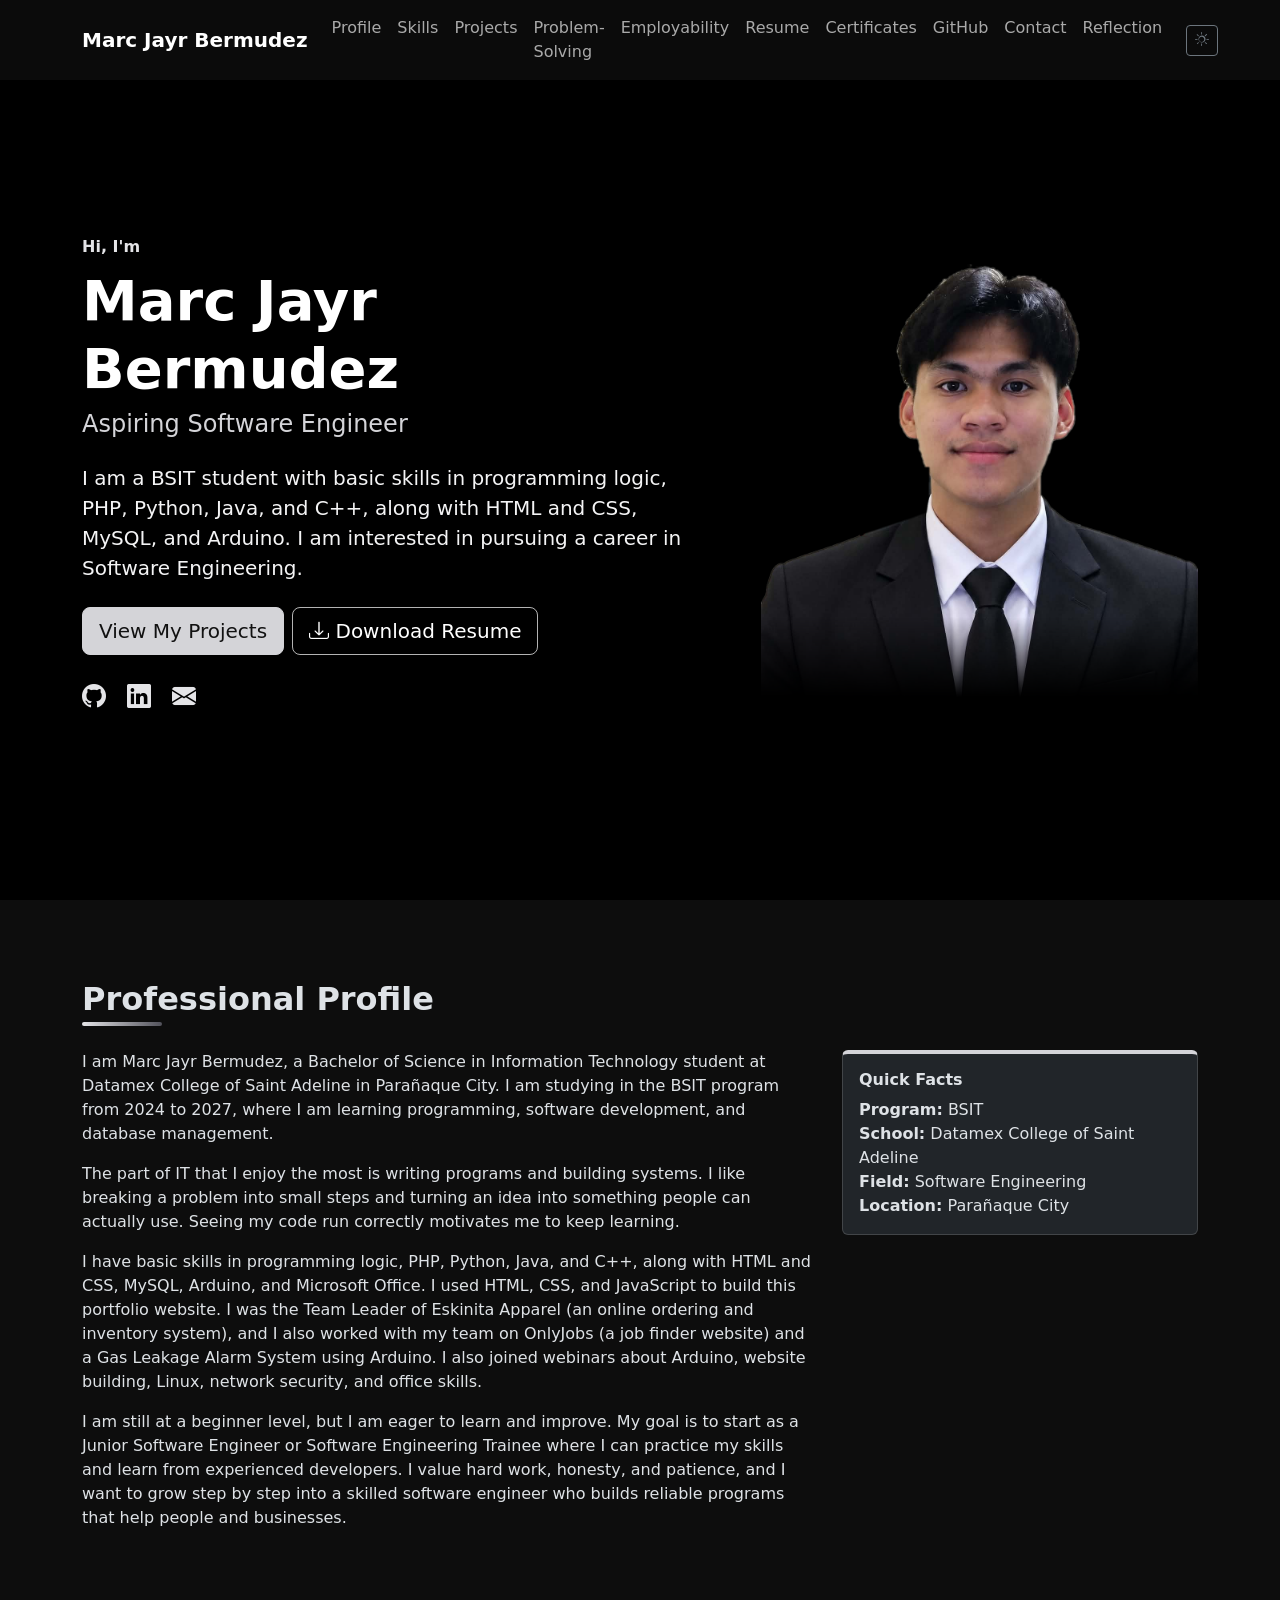
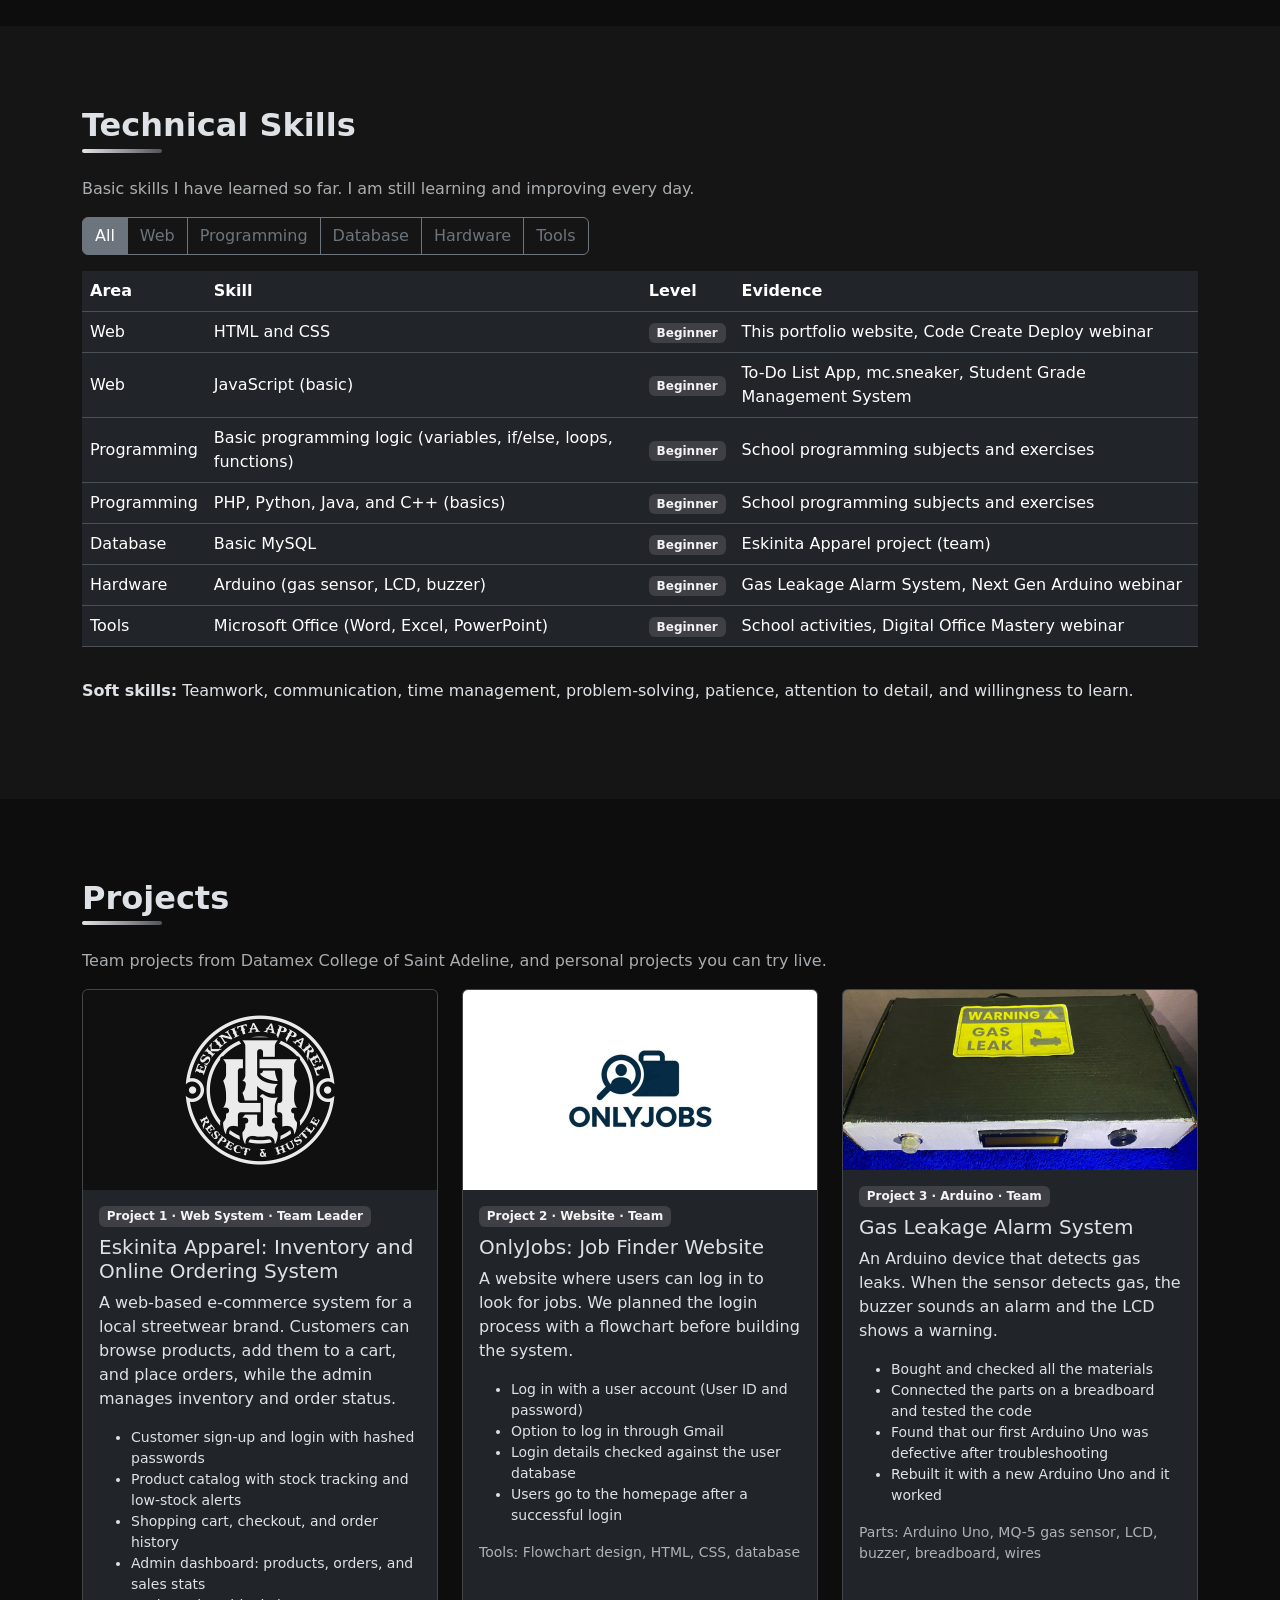
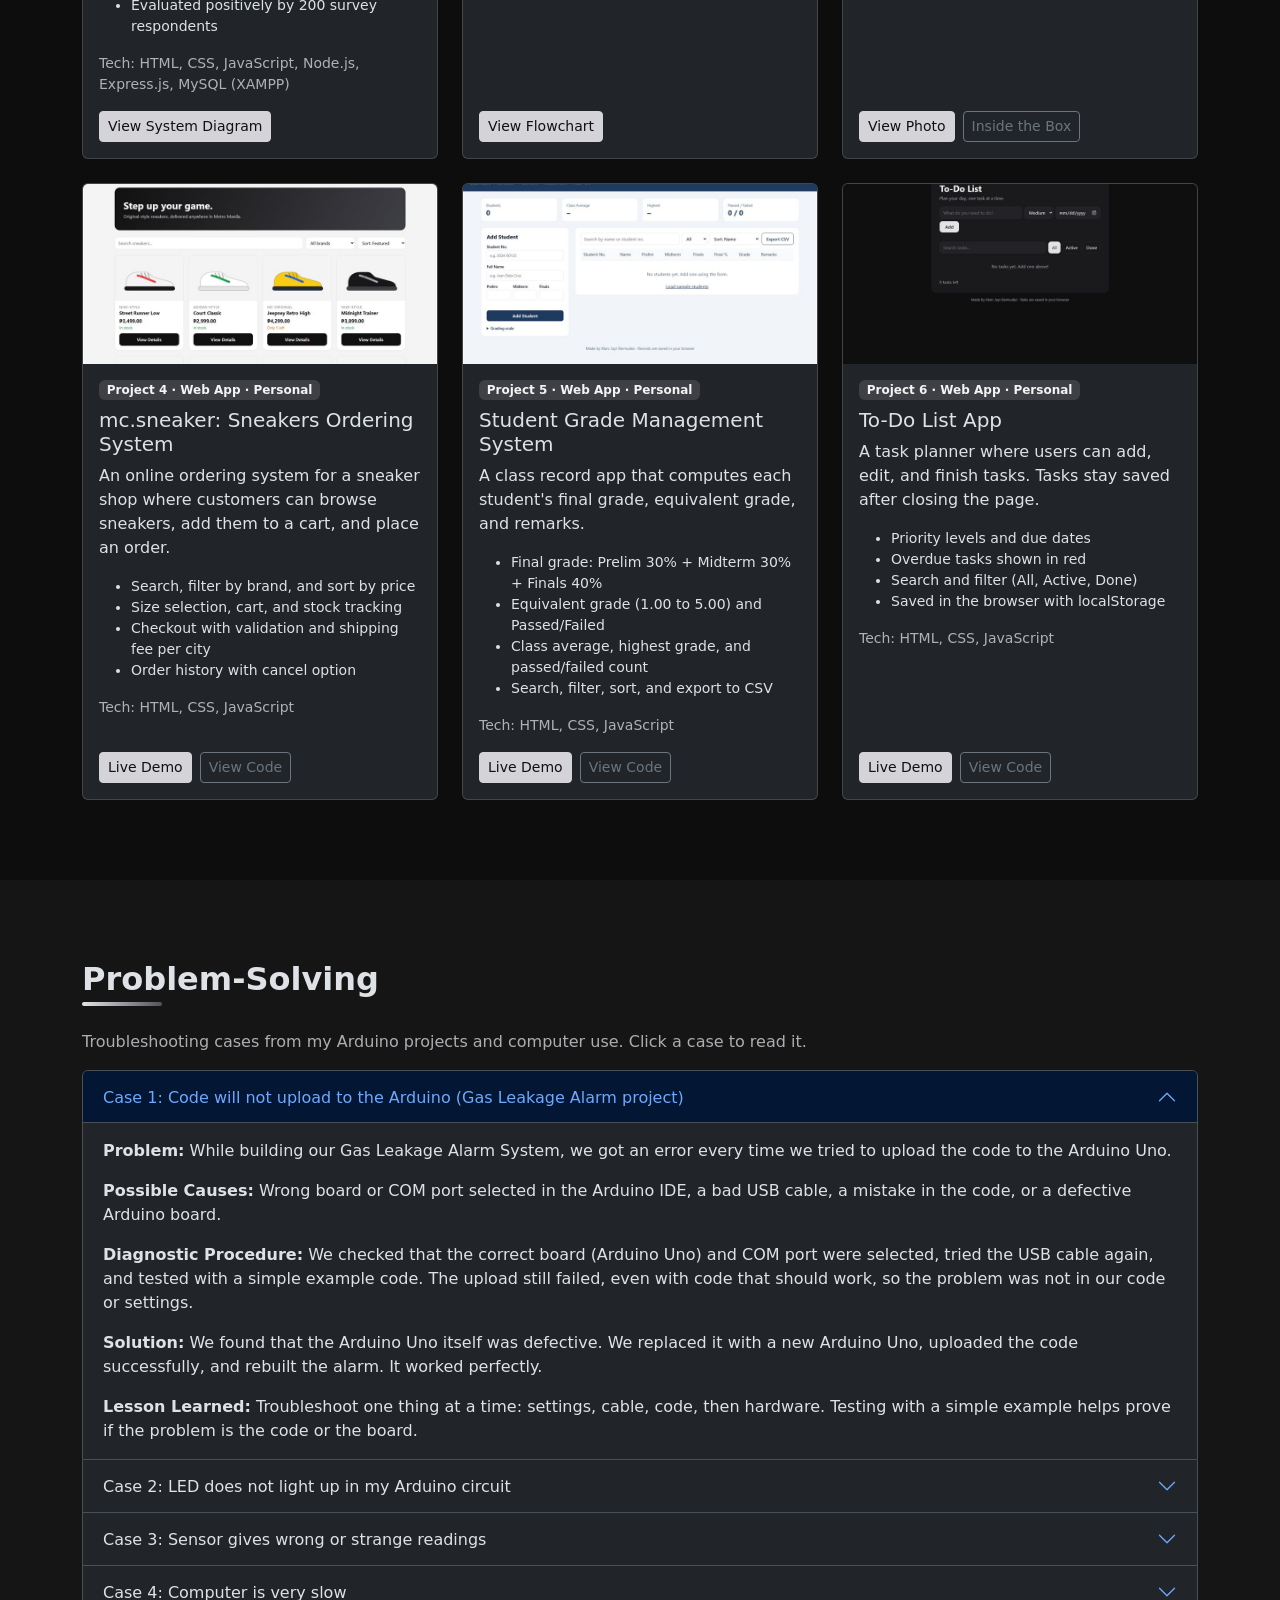
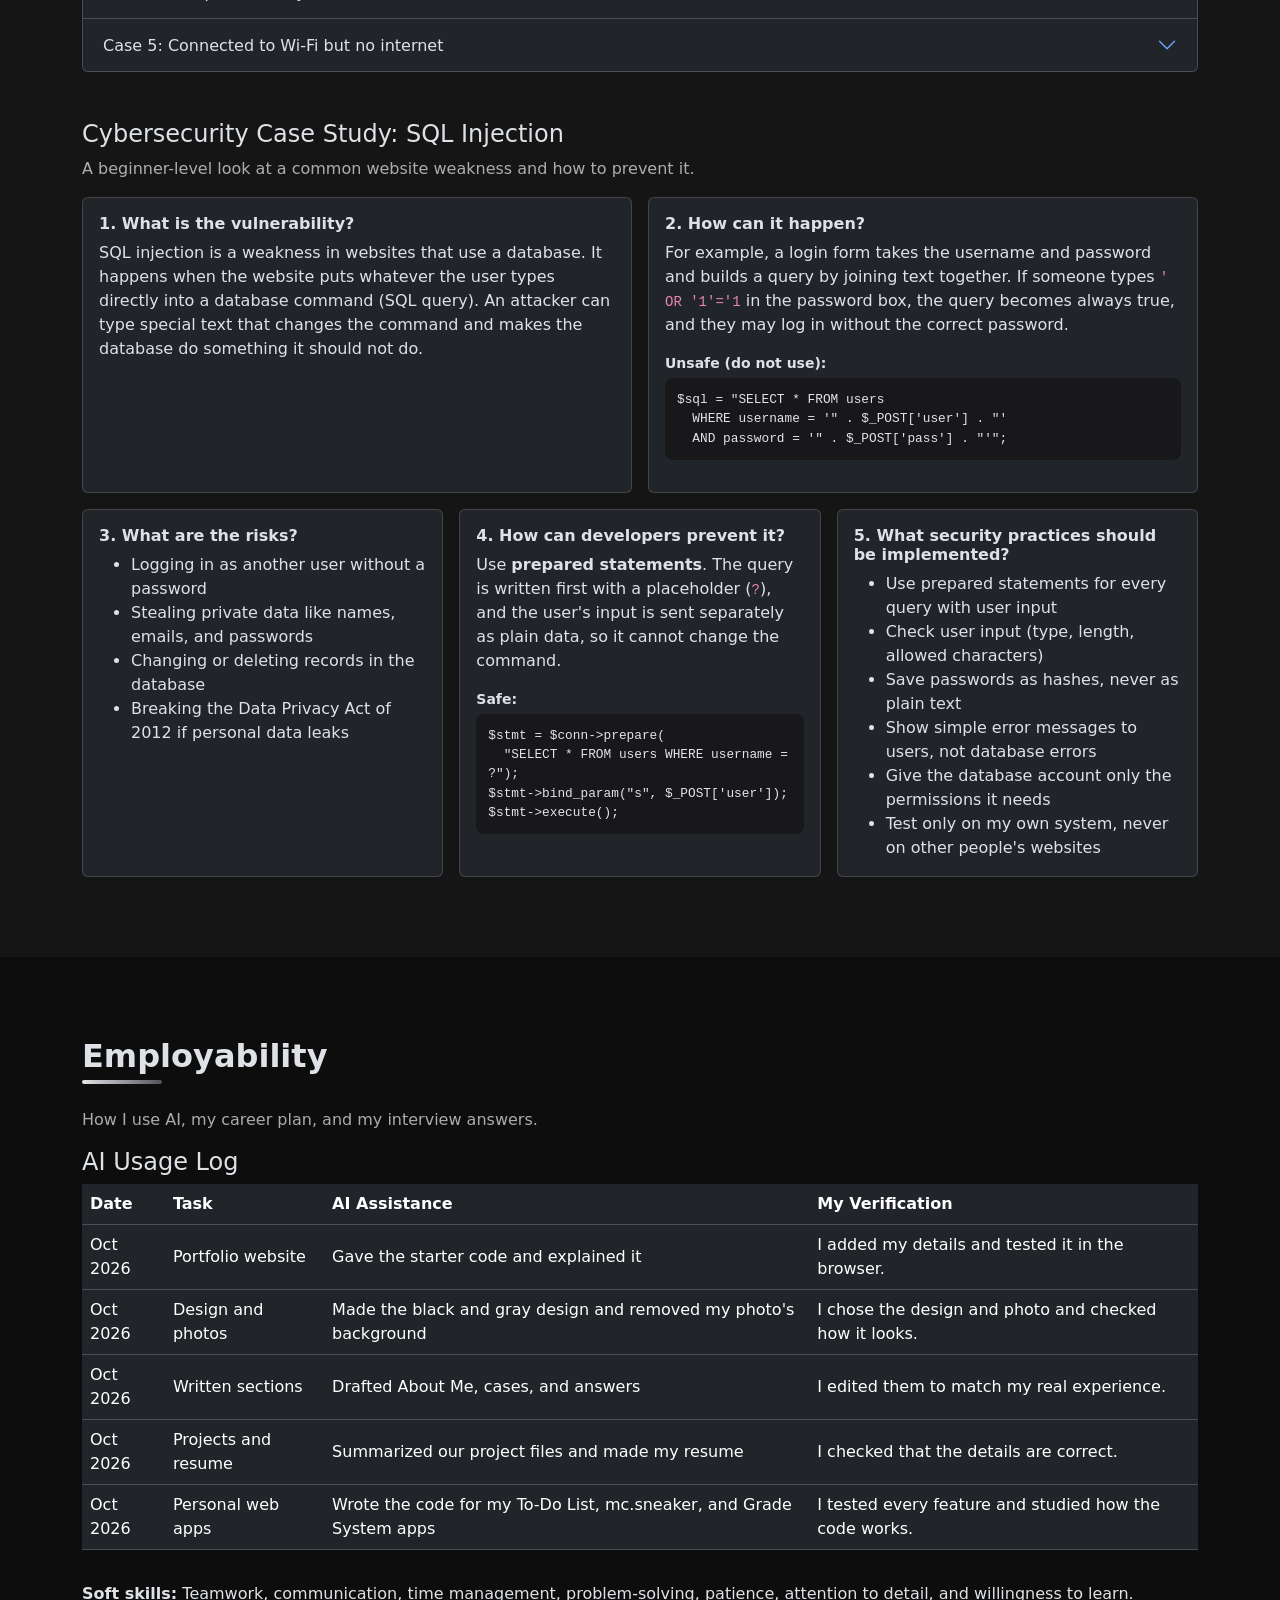
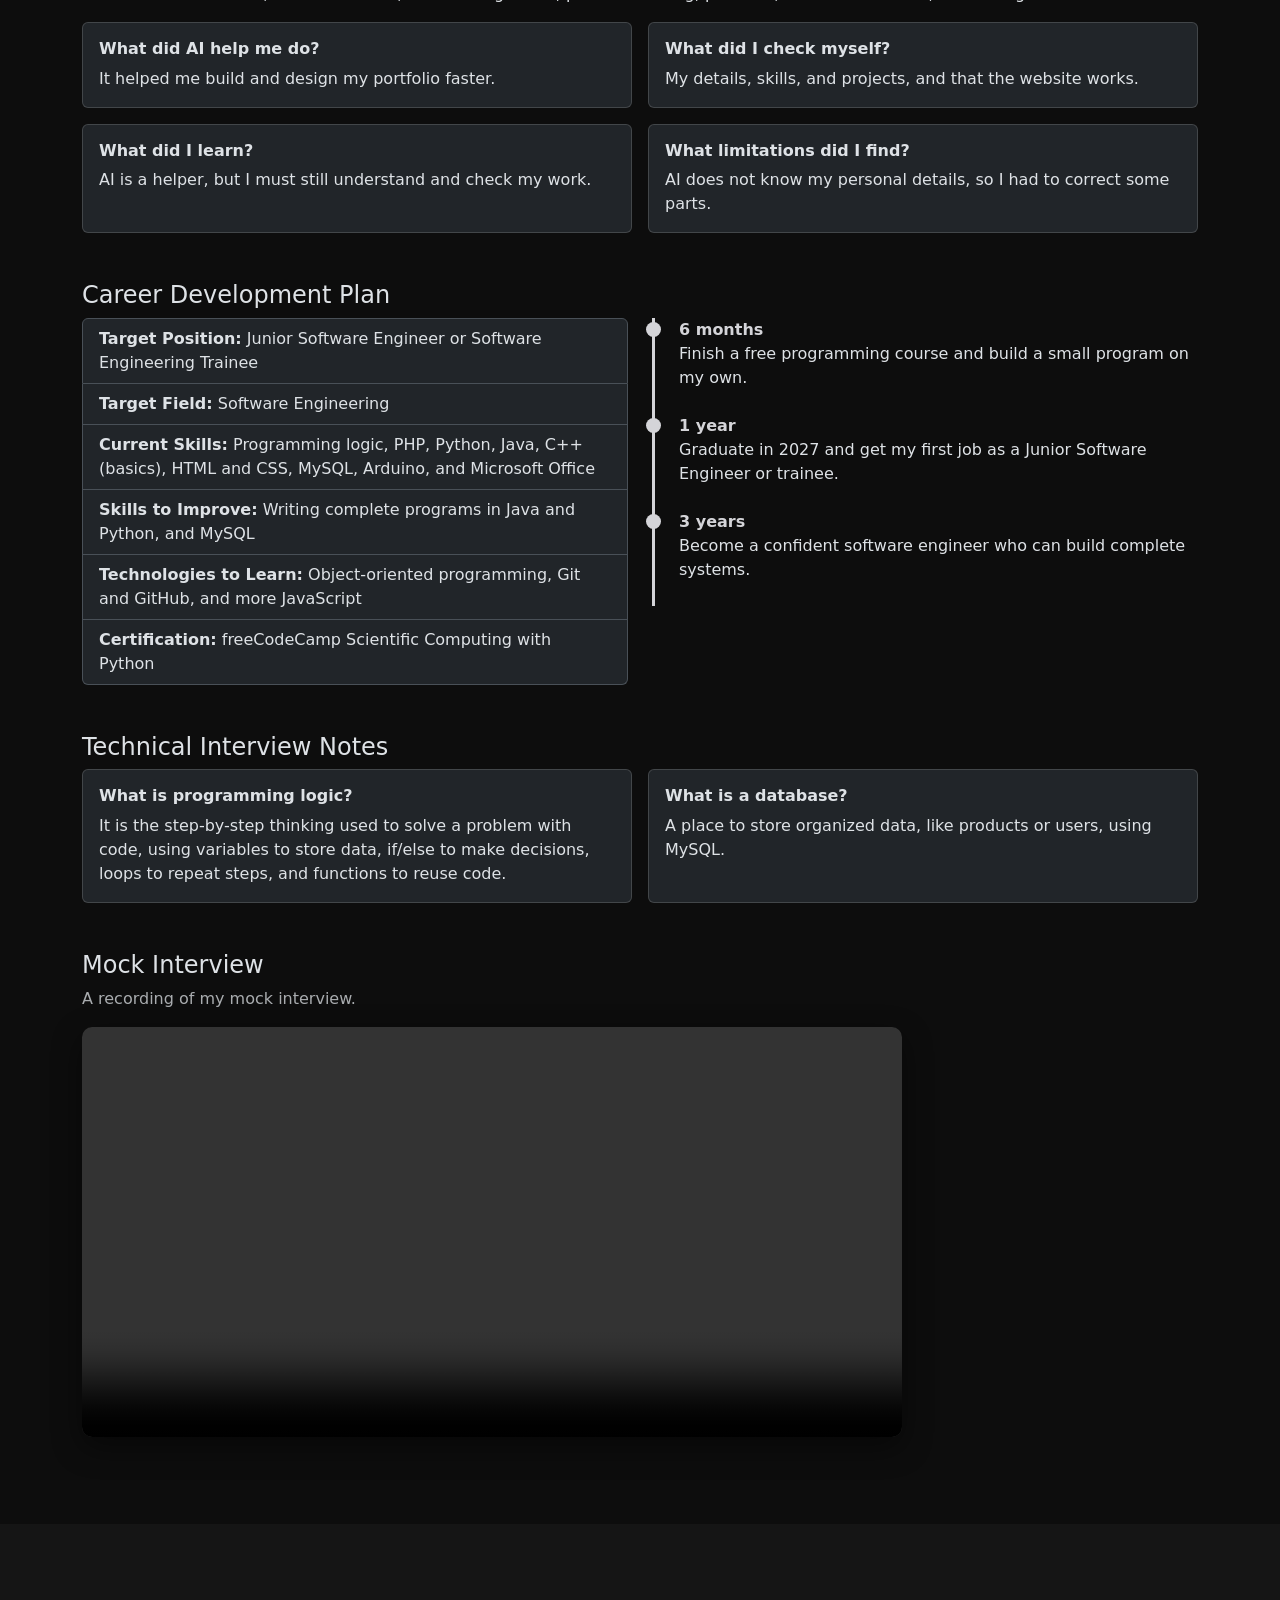
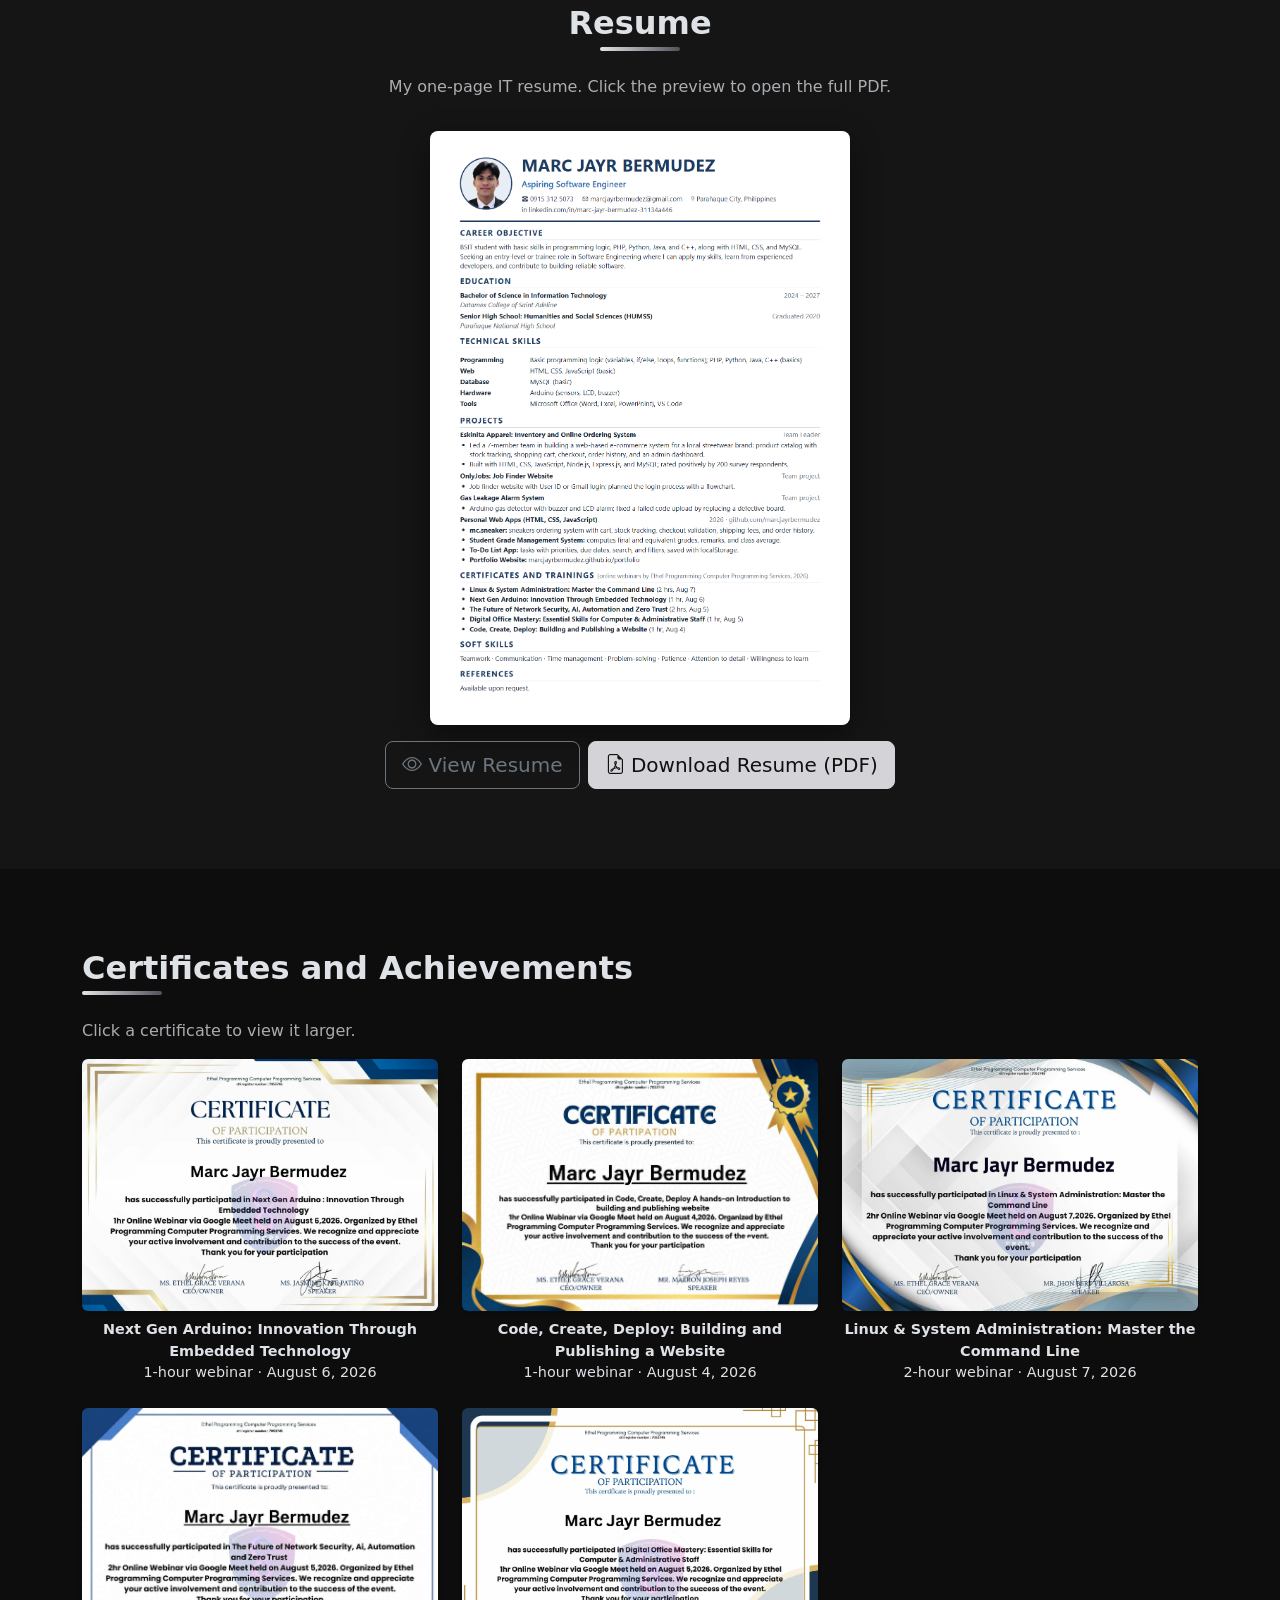
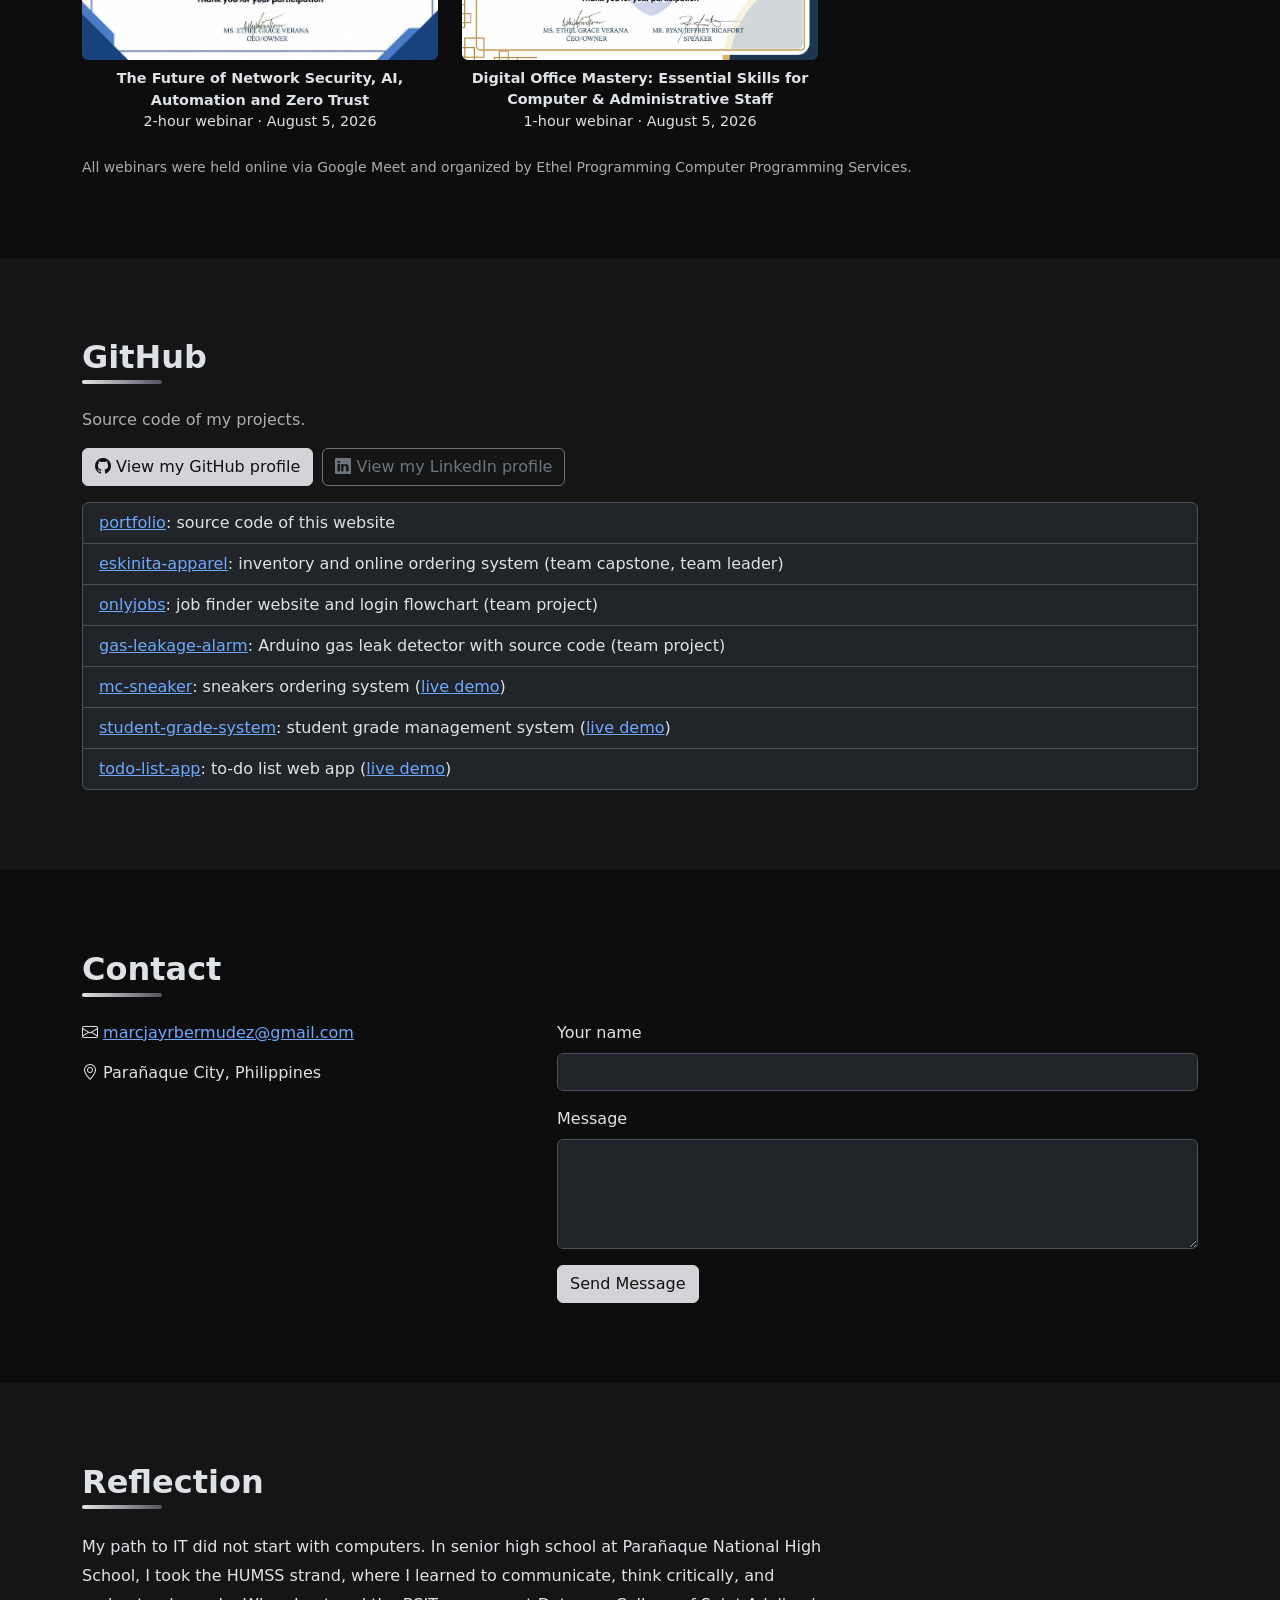
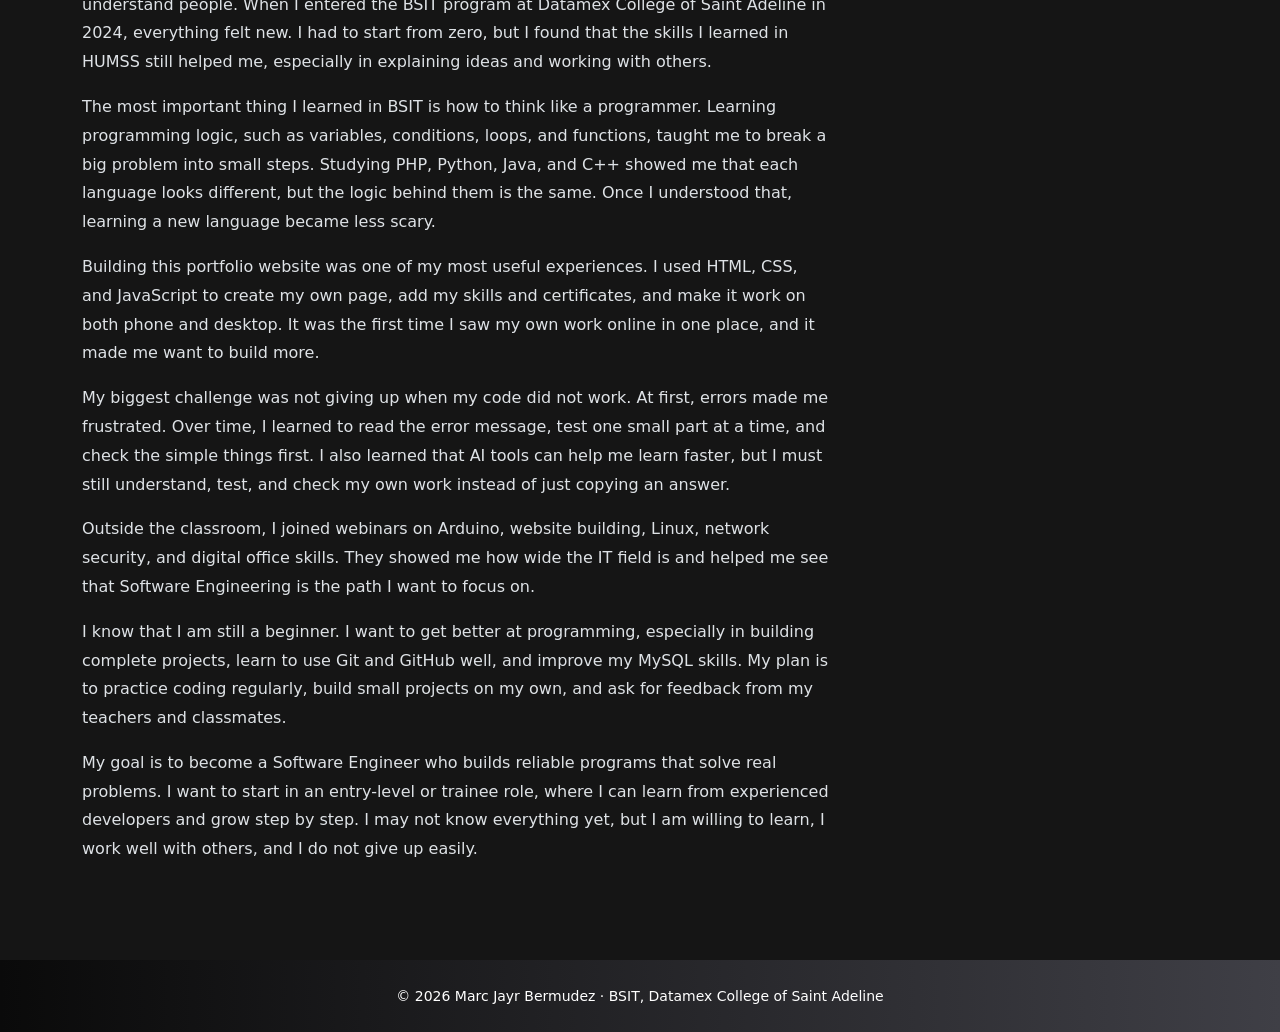
==== commit 7342896c: "Add personal projects (mc.sneaker, grade system, to-do app) and update resume" ====
--- a/index.html
+++ b/index.html
@@ -136,6 +136,7 @@
             <tbody>
               <!-- Lahat Beginner: tapat at tugma sa projects at certificates -->
               <tr data-category="web"><td>Web</td><td>HTML and CSS</td><td><span class="badge badge-beginner">Beginner</span></td><td>This portfolio website, Code Create Deploy webinar</td></tr>
+              <tr data-category="web"><td>Web</td><td>JavaScript (basic)</td><td><span class="badge badge-beginner">Beginner</span></td><td>To-Do List App, mc.sneaker, Student Grade Management System</td></tr>
               <tr data-category="programming"><td>Programming</td><td>Basic programming logic (variables, if/else, loops, functions)</td><td><span class="badge badge-beginner">Beginner</span></td><td>School programming subjects and exercises</td></tr>
               <tr data-category="programming"><td>Programming</td><td>PHP, Python, Java, and C++ (basics)</td><td><span class="badge badge-beginner">Beginner</span></td><td>School programming subjects and exercises</td></tr>
               <tr data-category="database"><td>Database</td><td>Basic MySQL</td><td><span class="badge badge-beginner">Beginner</span></td><td>Eskinita Apparel project (team)</td></tr>
@@ -152,7 +153,7 @@
     <section id="projects" class="section">
       <div class="container">
         <h2 class="section-title">Projects</h2>
-        <p class="text-body-secondary">School projects I worked on with my team at Datamex College of Saint Adeline.</p>
+        <p class="text-body-secondary">Team projects from Datamex College of Saint Adeline, and personal projects you can try live.</p>
         <div class="row g-4">
 
           <!-- PROJECT 1: Web/Application Development (STEP 11) -->
@@ -223,6 +224,75 @@
             </article>
           </div>
 
+          <!-- PROJECT 4: Personal project -->
+          <div class="col-md-6 col-lg-4">
+            <article class="card project-card h-100">
+              <img src="assets/project-mc-sneaker.jpg" class="card-img-top" alt="mc.sneaker shop page with sneaker products">
+              <div class="card-body d-flex flex-column">
+                <span class="badge badge-beginner mb-2 align-self-start">Project 4 · Web App · Personal</span>
+                <h3 class="h5 card-title">mc.sneaker: Sneakers Ordering System</h3>
+                <p class="card-text">An online ordering system for a sneaker shop where customers can browse sneakers, add them to a cart, and place an order.</p>
+                <ul class="small mb-3">
+                  <li>Search, filter by brand, and sort by price</li>
+                  <li>Size selection, cart, and stock tracking</li>
+                  <li>Checkout with validation and shipping fee per city</li>
+                  <li>Order history with cancel option</li>
+                </ul>
+                <p class="small text-body-secondary">Tech: HTML, CSS, JavaScript</p>
+                <div class="mt-auto d-flex flex-wrap gap-2">
+                  <a href="https://marcjayrbermudez.github.io/mc-sneaker/" class="btn btn-sm btn-accent" target="_blank" rel="noopener">Live Demo</a>
+                  <a href="https://github.com/marcjayrbermudez/mc-sneaker" class="btn btn-sm btn-outline-secondary" target="_blank" rel="noopener">View Code</a>
+                </div>
+              </div>
+            </article>
+          </div>
+
+          <!-- PROJECT 5: Personal project -->
+          <div class="col-md-6 col-lg-4">
+            <article class="card project-card h-100">
+              <img src="assets/project-student-grade-system.jpg" class="card-img-top" alt="Student Grade Management System with summary cards and class record table">
+              <div class="card-body d-flex flex-column">
+                <span class="badge badge-beginner mb-2 align-self-start">Project 5 · Web App · Personal</span>
+                <h3 class="h5 card-title">Student Grade Management System</h3>
+                <p class="card-text">A class record app that computes each student's final grade, equivalent grade, and remarks.</p>
+                <ul class="small mb-3">
+                  <li>Final grade: Prelim 30% + Midterm 30% + Finals 40%</li>
+                  <li>Equivalent grade (1.00 to 5.00) and Passed/Failed</li>
+                  <li>Class average, highest grade, and passed/failed count</li>
+                  <li>Search, filter, sort, and export to CSV</li>
+                </ul>
+                <p class="small text-body-secondary">Tech: HTML, CSS, JavaScript</p>
+                <div class="mt-auto d-flex flex-wrap gap-2">
+                  <a href="https://marcjayrbermudez.github.io/student-grade-system/" class="btn btn-sm btn-accent" target="_blank" rel="noopener">Live Demo</a>
+                  <a href="https://github.com/marcjayrbermudez/student-grade-system" class="btn btn-sm btn-outline-secondary" target="_blank" rel="noopener">View Code</a>
+                </div>
+              </div>
+            </article>
+          </div>
+
+          <!-- PROJECT 6: Personal project -->
+          <div class="col-md-6 col-lg-4">
+            <article class="card project-card h-100">
+              <img src="assets/project-todo-list-app.jpg" class="card-img-top" alt="To-Do List App with add task form and filters">
+              <div class="card-body d-flex flex-column">
+                <span class="badge badge-beginner mb-2 align-self-start">Project 6 · Web App · Personal</span>
+                <h3 class="h5 card-title">To-Do List App</h3>
+                <p class="card-text">A task planner where users can add, edit, and finish tasks. Tasks stay saved after closing the page.</p>
+                <ul class="small mb-3">
+                  <li>Priority levels and due dates</li>
+                  <li>Overdue tasks shown in red</li>
+                  <li>Search and filter (All, Active, Done)</li>
+                  <li>Saved in the browser with localStorage</li>
+                </ul>
+                <p class="small text-body-secondary">Tech: HTML, CSS, JavaScript</p>
+                <div class="mt-auto d-flex flex-wrap gap-2">
+                  <a href="https://marcjayrbermudez.github.io/todo-list-app/" class="btn btn-sm btn-accent" target="_blank" rel="noopener">Live Demo</a>
+                  <a href="https://github.com/marcjayrbermudez/todo-list-app" class="btn btn-sm btn-outline-secondary" target="_blank" rel="noopener">View Code</a>
+                </div>
+              </div>
+            </article>
+          </div>
+
         </div>
       </div>
     </section>
@@ -393,6 +463,7 @@
               <tr><td>Oct 2026</td><td>Design and photos</td><td>Made the black and gray design and removed my photo's background</td><td>I chose the design and photo and checked how it looks.</td></tr>
               <tr><td>Oct 2026</td><td>Written sections</td><td>Drafted About Me, cases, and answers</td><td>I edited them to match my real experience.</td></tr>
               <tr><td>Oct 2026</td><td>Projects and resume</td><td>Summarized our project files and made my resume</td><td>I checked that the details are correct.</td></tr>
+              <tr><td>Oct 2026</td><td>Personal web apps</td><td>Wrote the code for my To-Do List, mc.sneaker, and Grade System apps</td><td>I tested every feature and studied how the code works.</td></tr>
             </tbody>
           </table>
         </div>
@@ -585,6 +656,9 @@
           <li class="list-group-item"><a href="https://github.com/marcjayrbermudez/eskinita-apparel" target="_blank" rel="noopener">eskinita-apparel</a>: inventory and online ordering system (team capstone, team leader)</li>
           <li class="list-group-item"><a href="https://github.com/marcjayrbermudez/onlyjobs" target="_blank" rel="noopener">onlyjobs</a>: job finder website and login flowchart (team project)</li>
           <li class="list-group-item"><a href="https://github.com/marcjayrbermudez/gas-leakage-alarm" target="_blank" rel="noopener">gas-leakage-alarm</a>: Arduino gas leak detector with source code (team project)</li>
+          <li class="list-group-item"><a href="https://github.com/marcjayrbermudez/mc-sneaker" target="_blank" rel="noopener">mc-sneaker</a>: sneakers ordering system (<a href="https://marcjayrbermudez.github.io/mc-sneaker/" target="_blank" rel="noopener">live demo</a>)</li>
+          <li class="list-group-item"><a href="https://github.com/marcjayrbermudez/student-grade-system" target="_blank" rel="noopener">student-grade-system</a>: student grade management system (<a href="https://marcjayrbermudez.github.io/student-grade-system/" target="_blank" rel="noopener">live demo</a>)</li>
+          <li class="list-group-item"><a href="https://github.com/marcjayrbermudez/todo-list-app" target="_blank" rel="noopener">todo-list-app</a>: to-do list web app (<a href="https://marcjayrbermudez.github.io/todo-list-app/" target="_blank" rel="noopener">live demo</a>)</li>
         </ul>
       </div>
     </section>
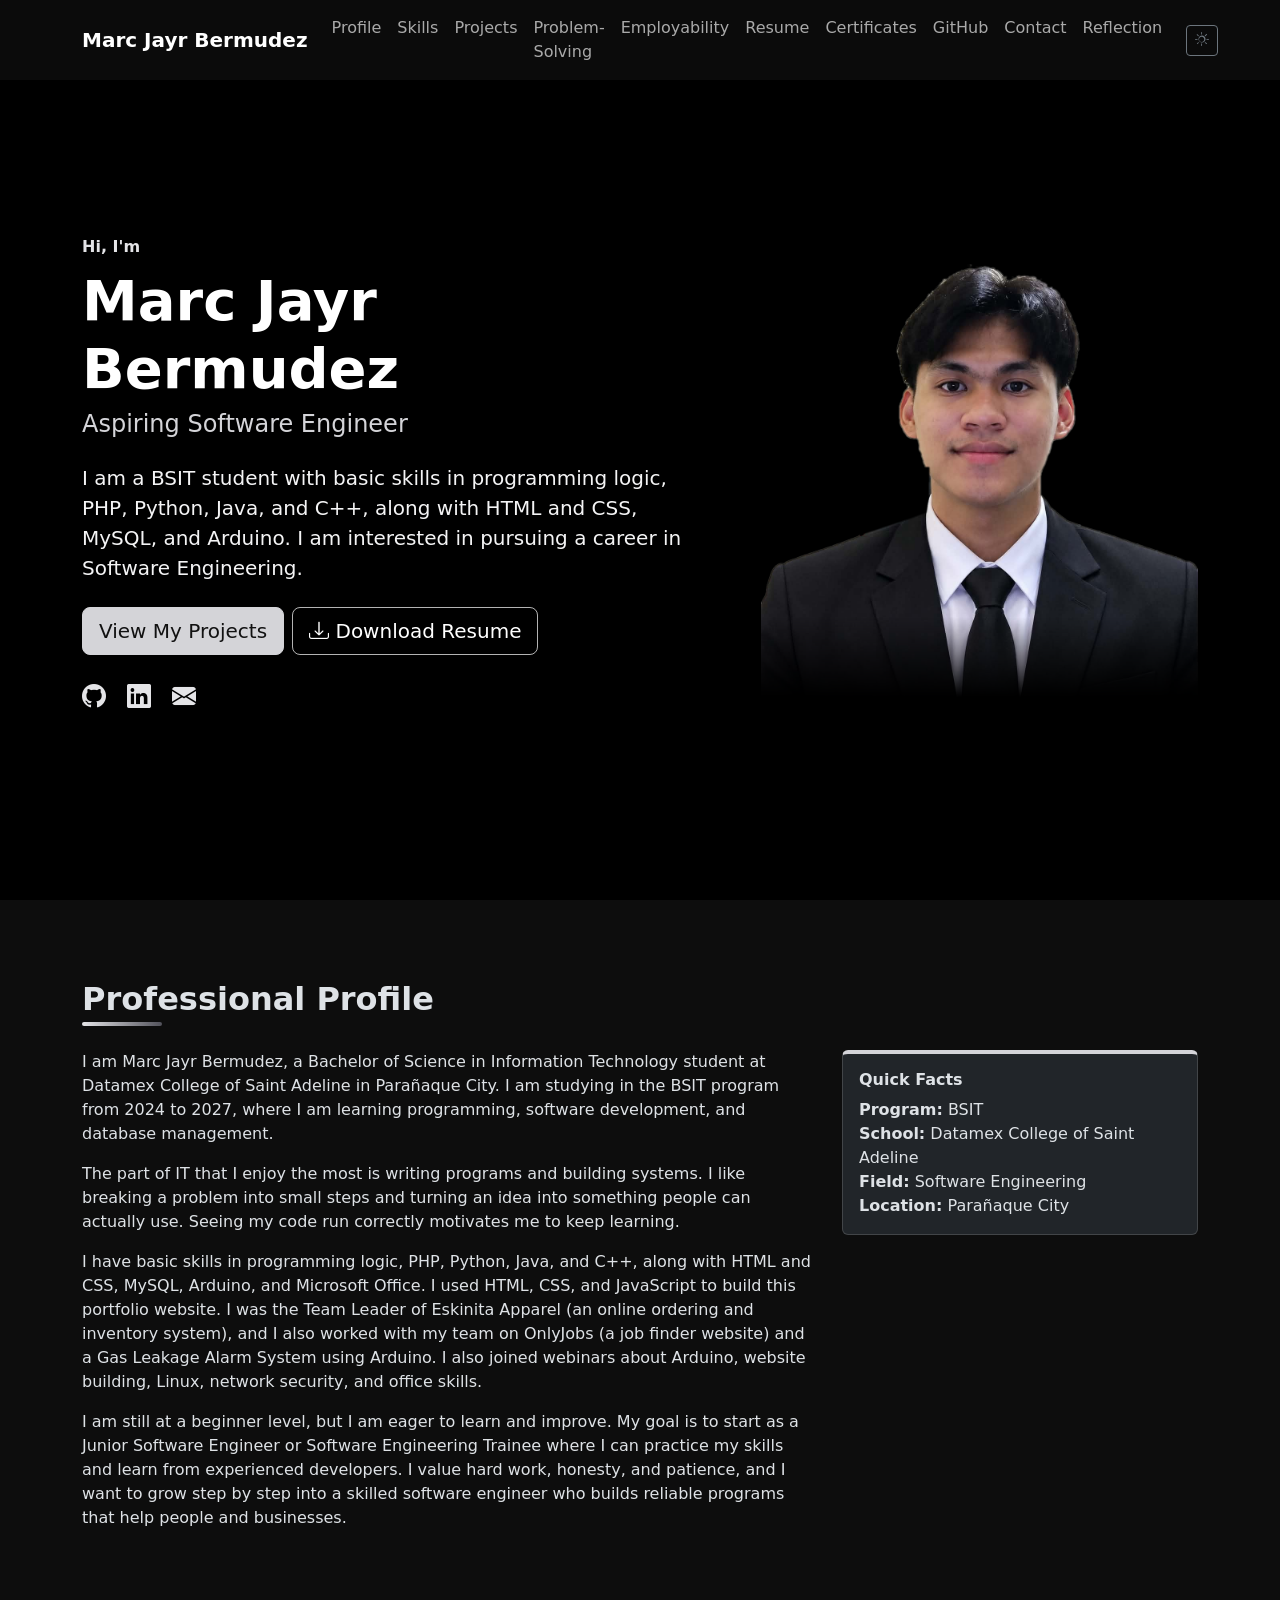
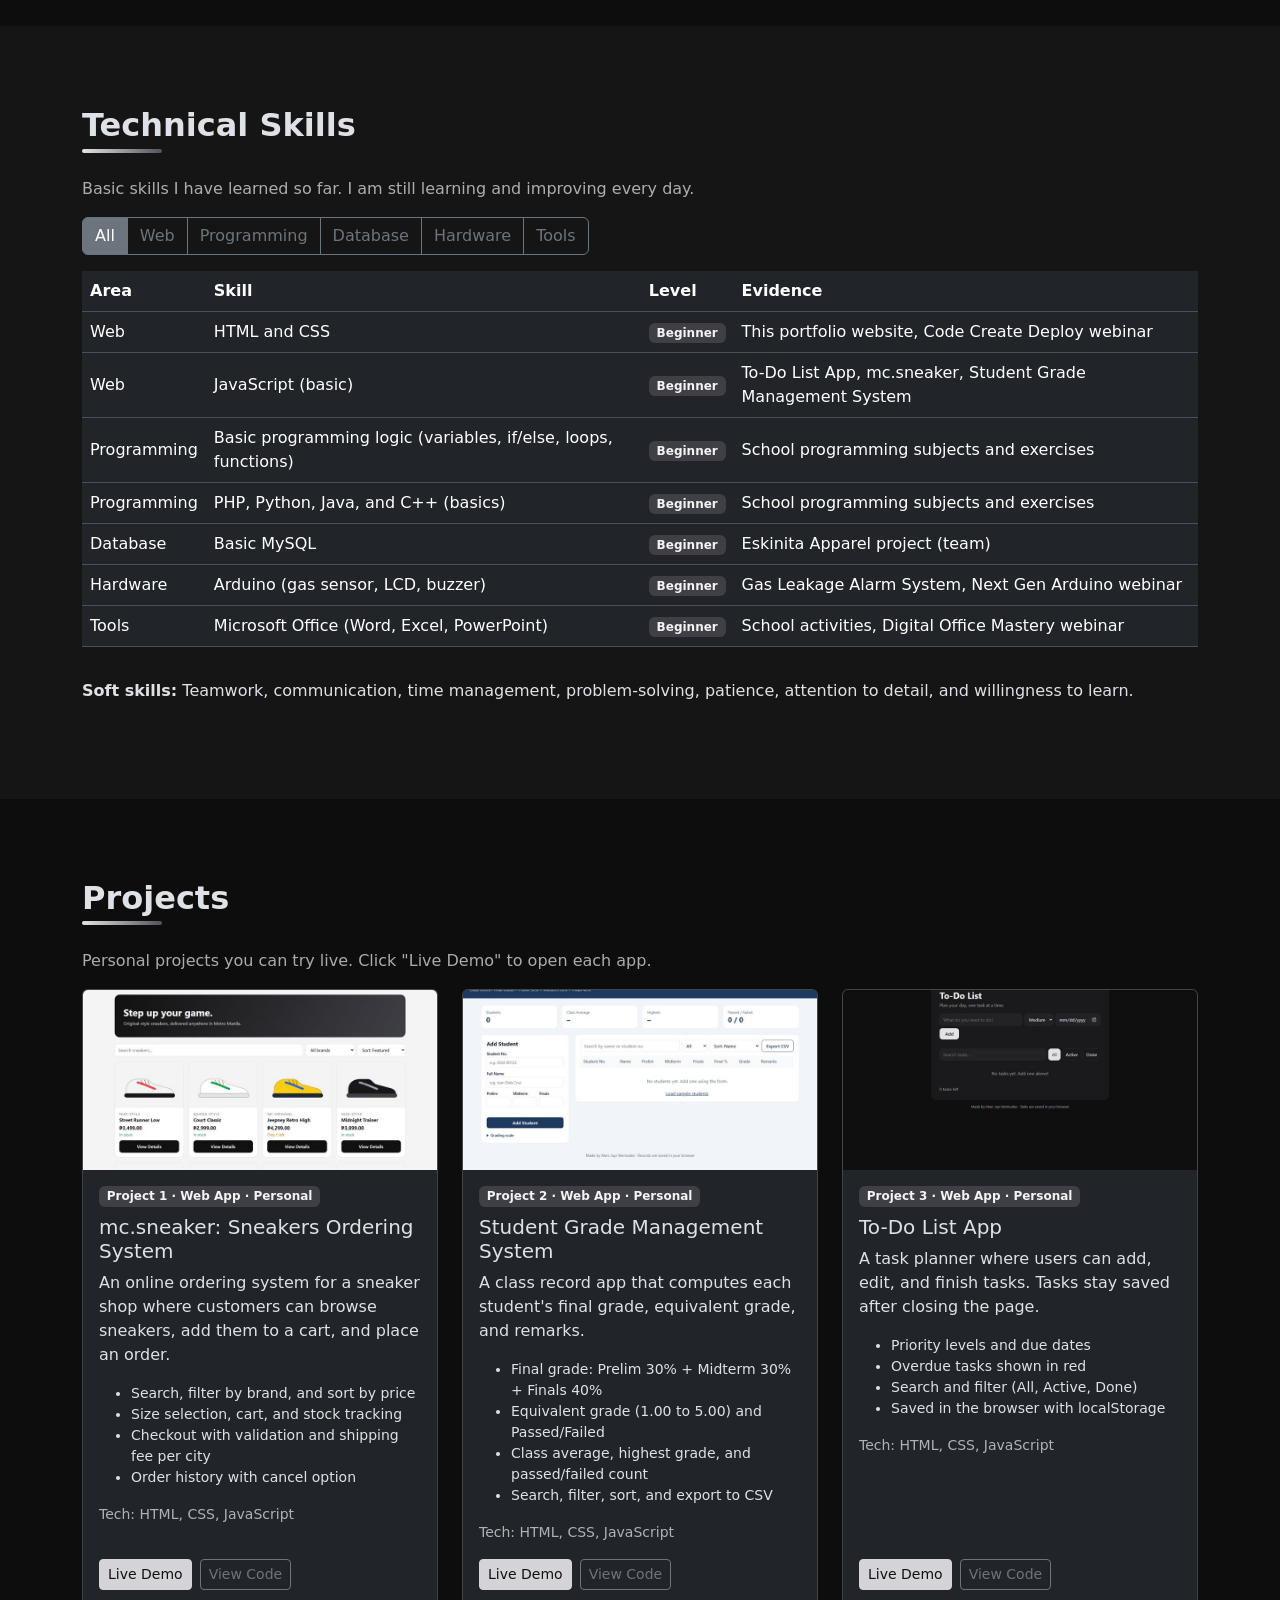
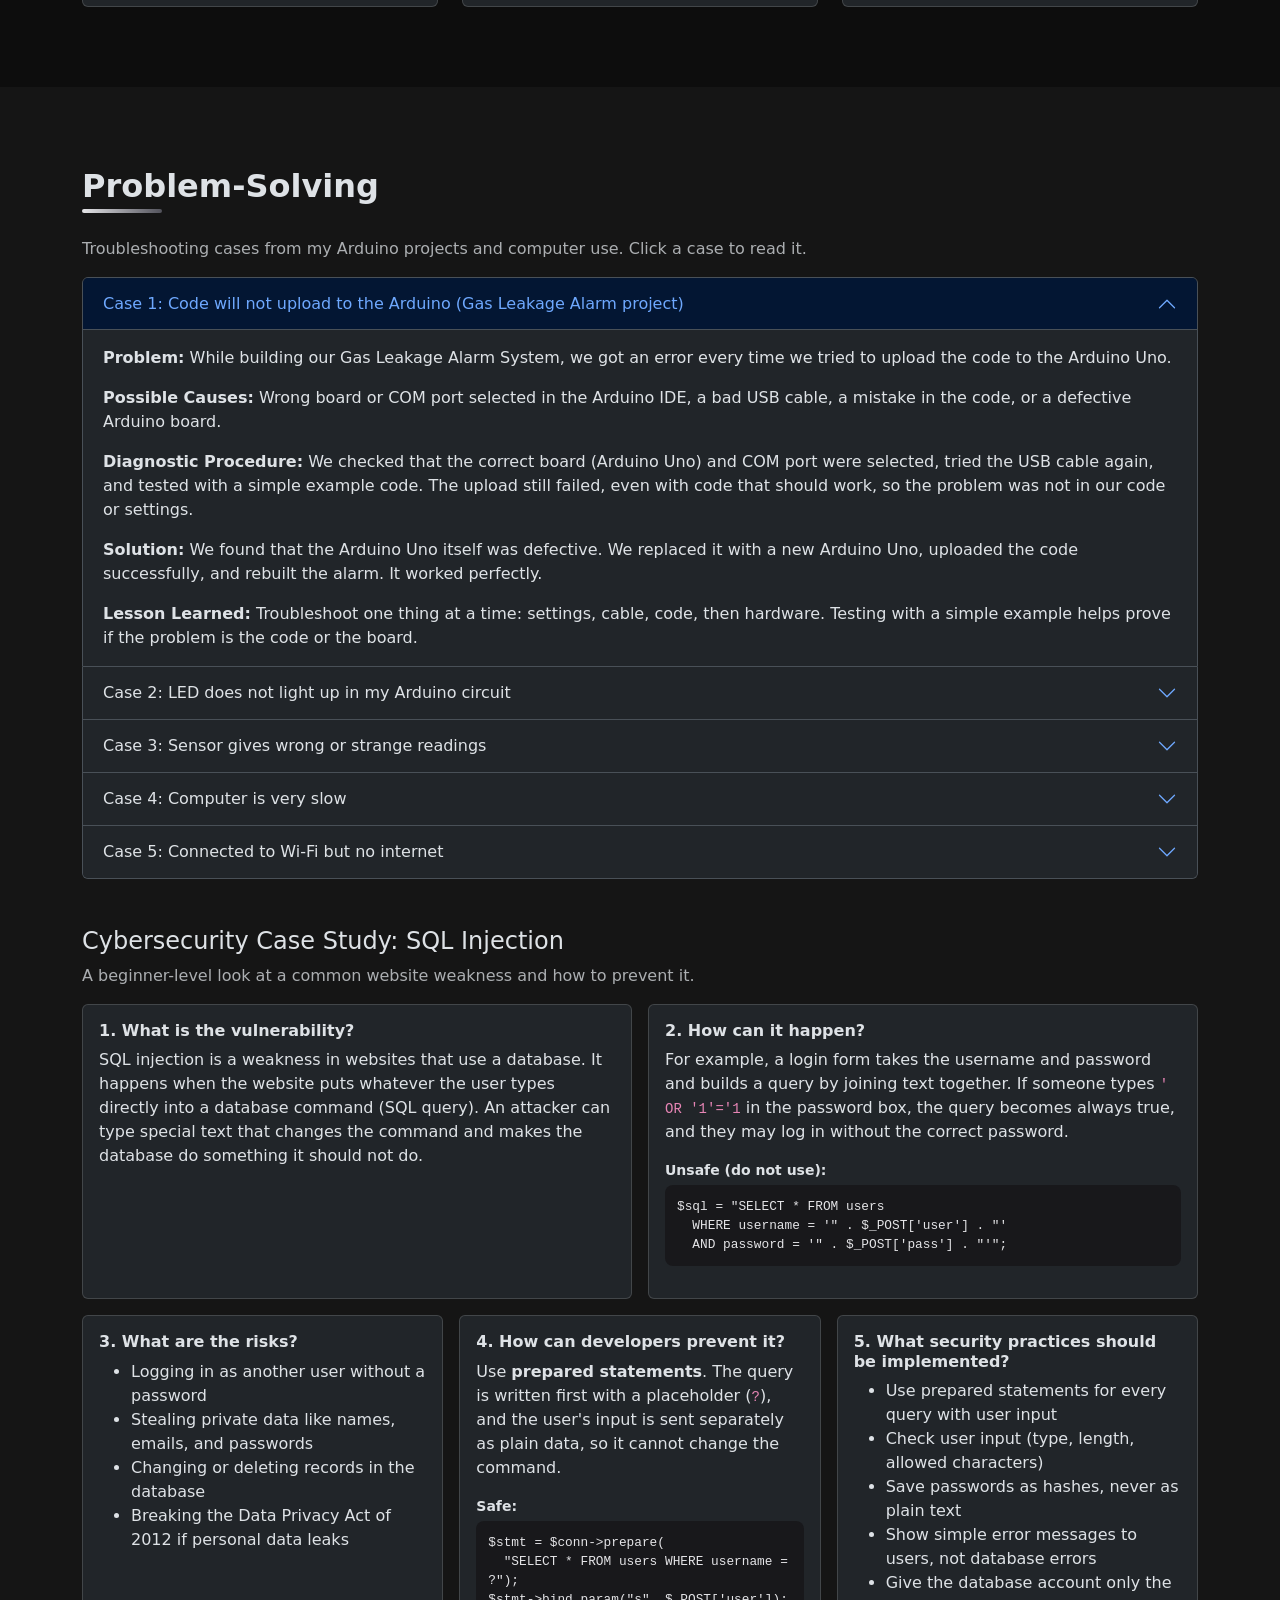
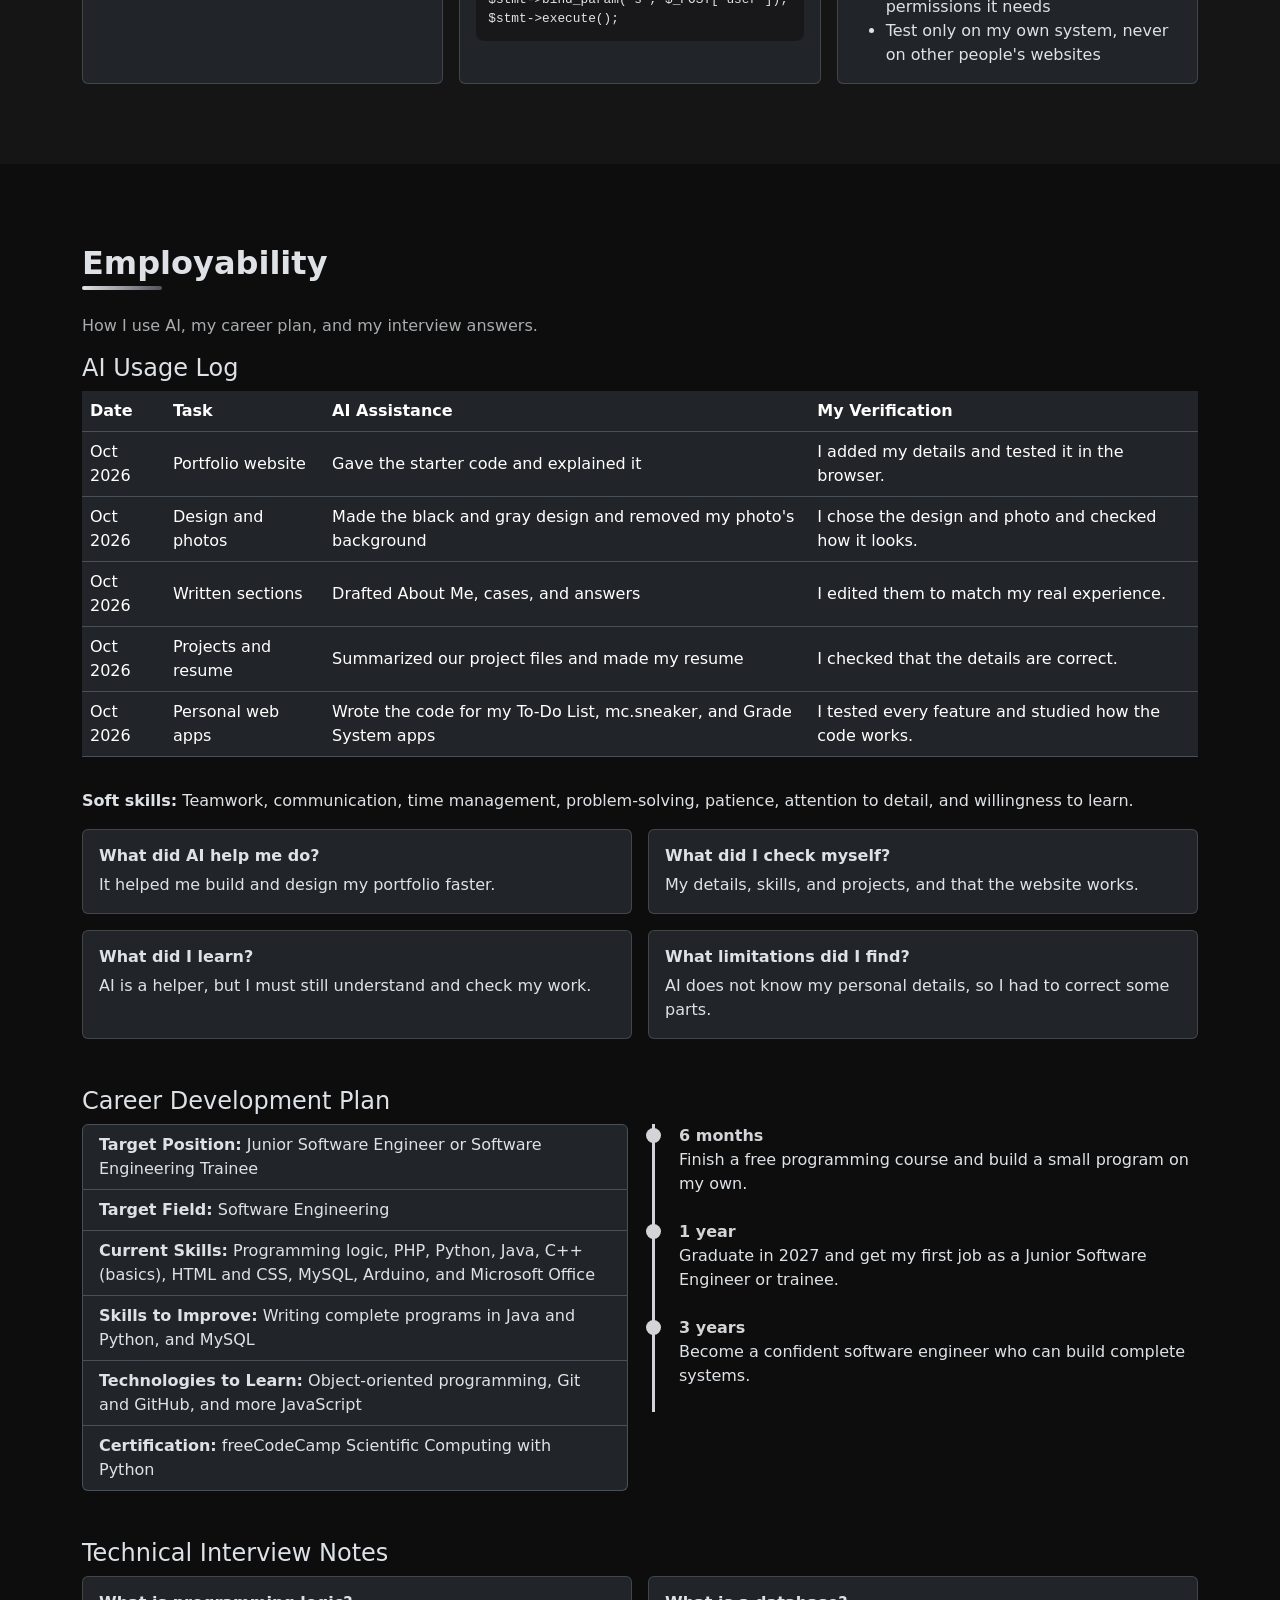
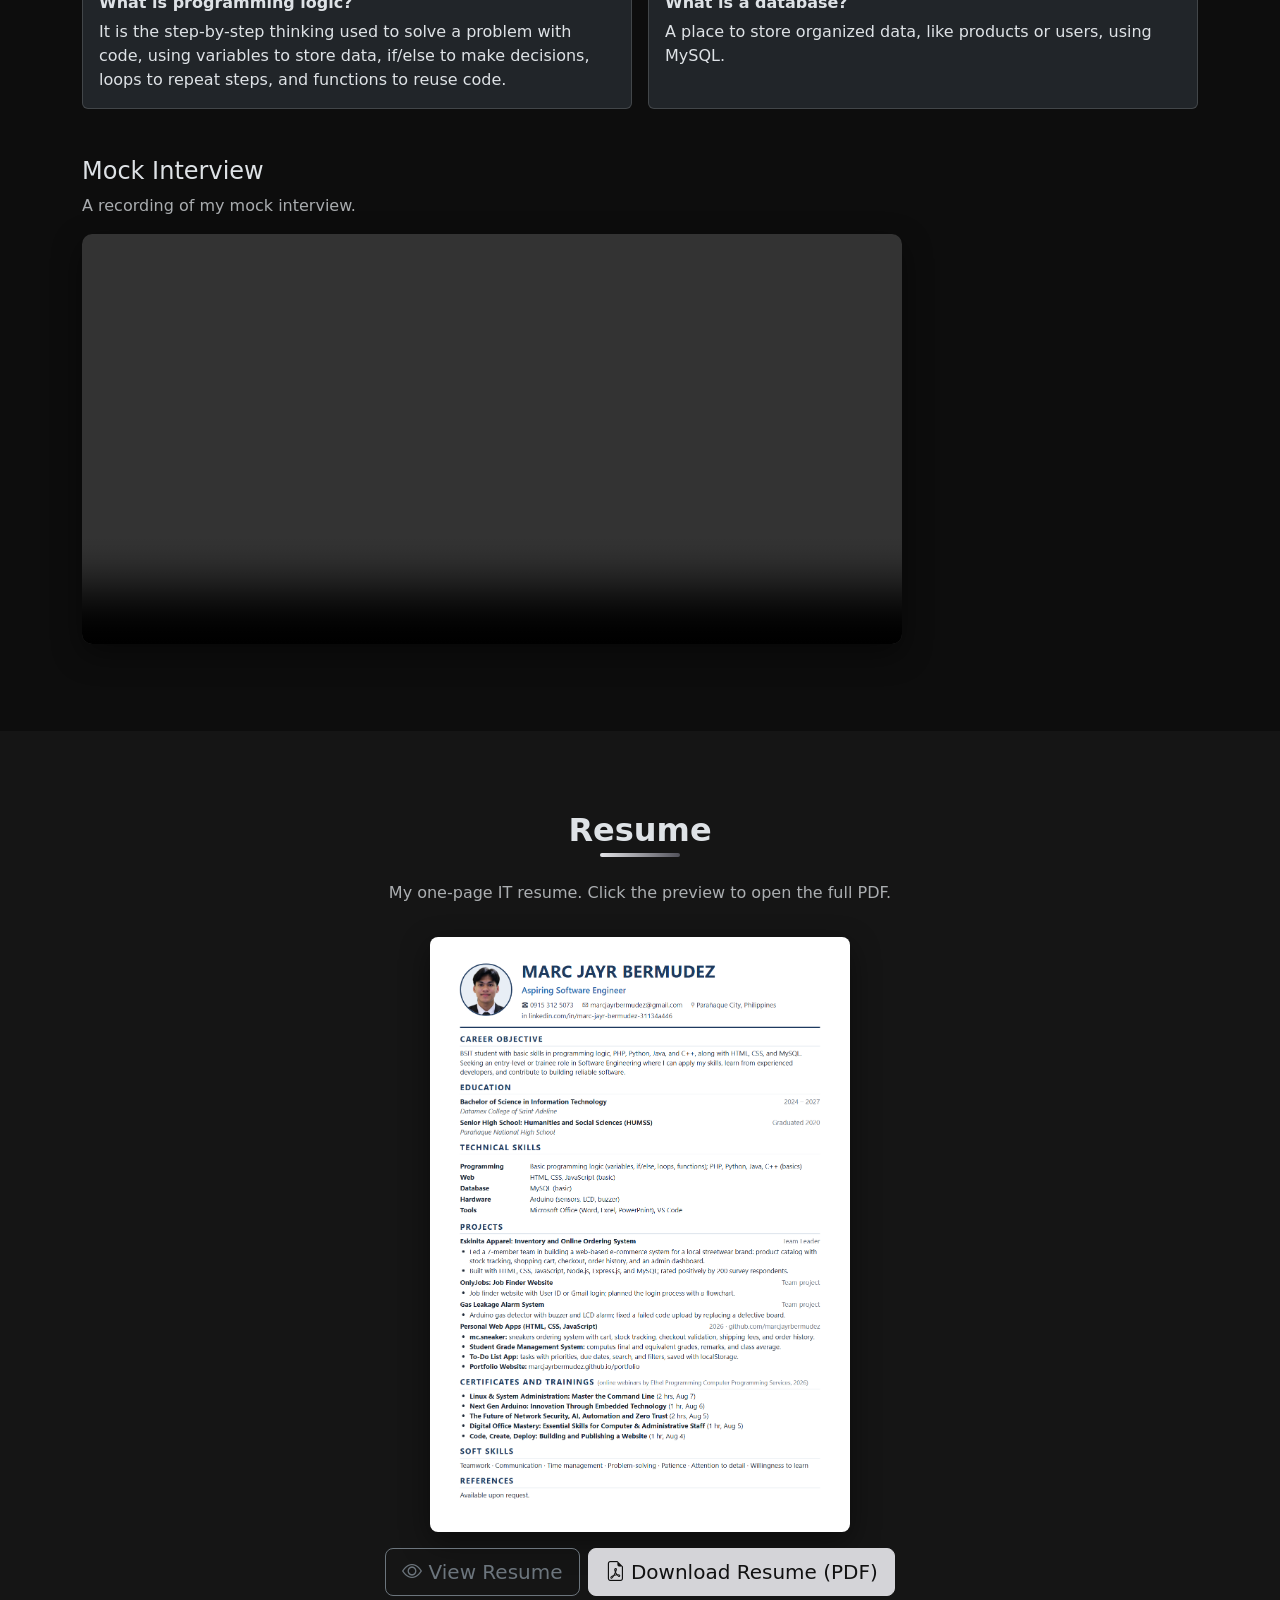
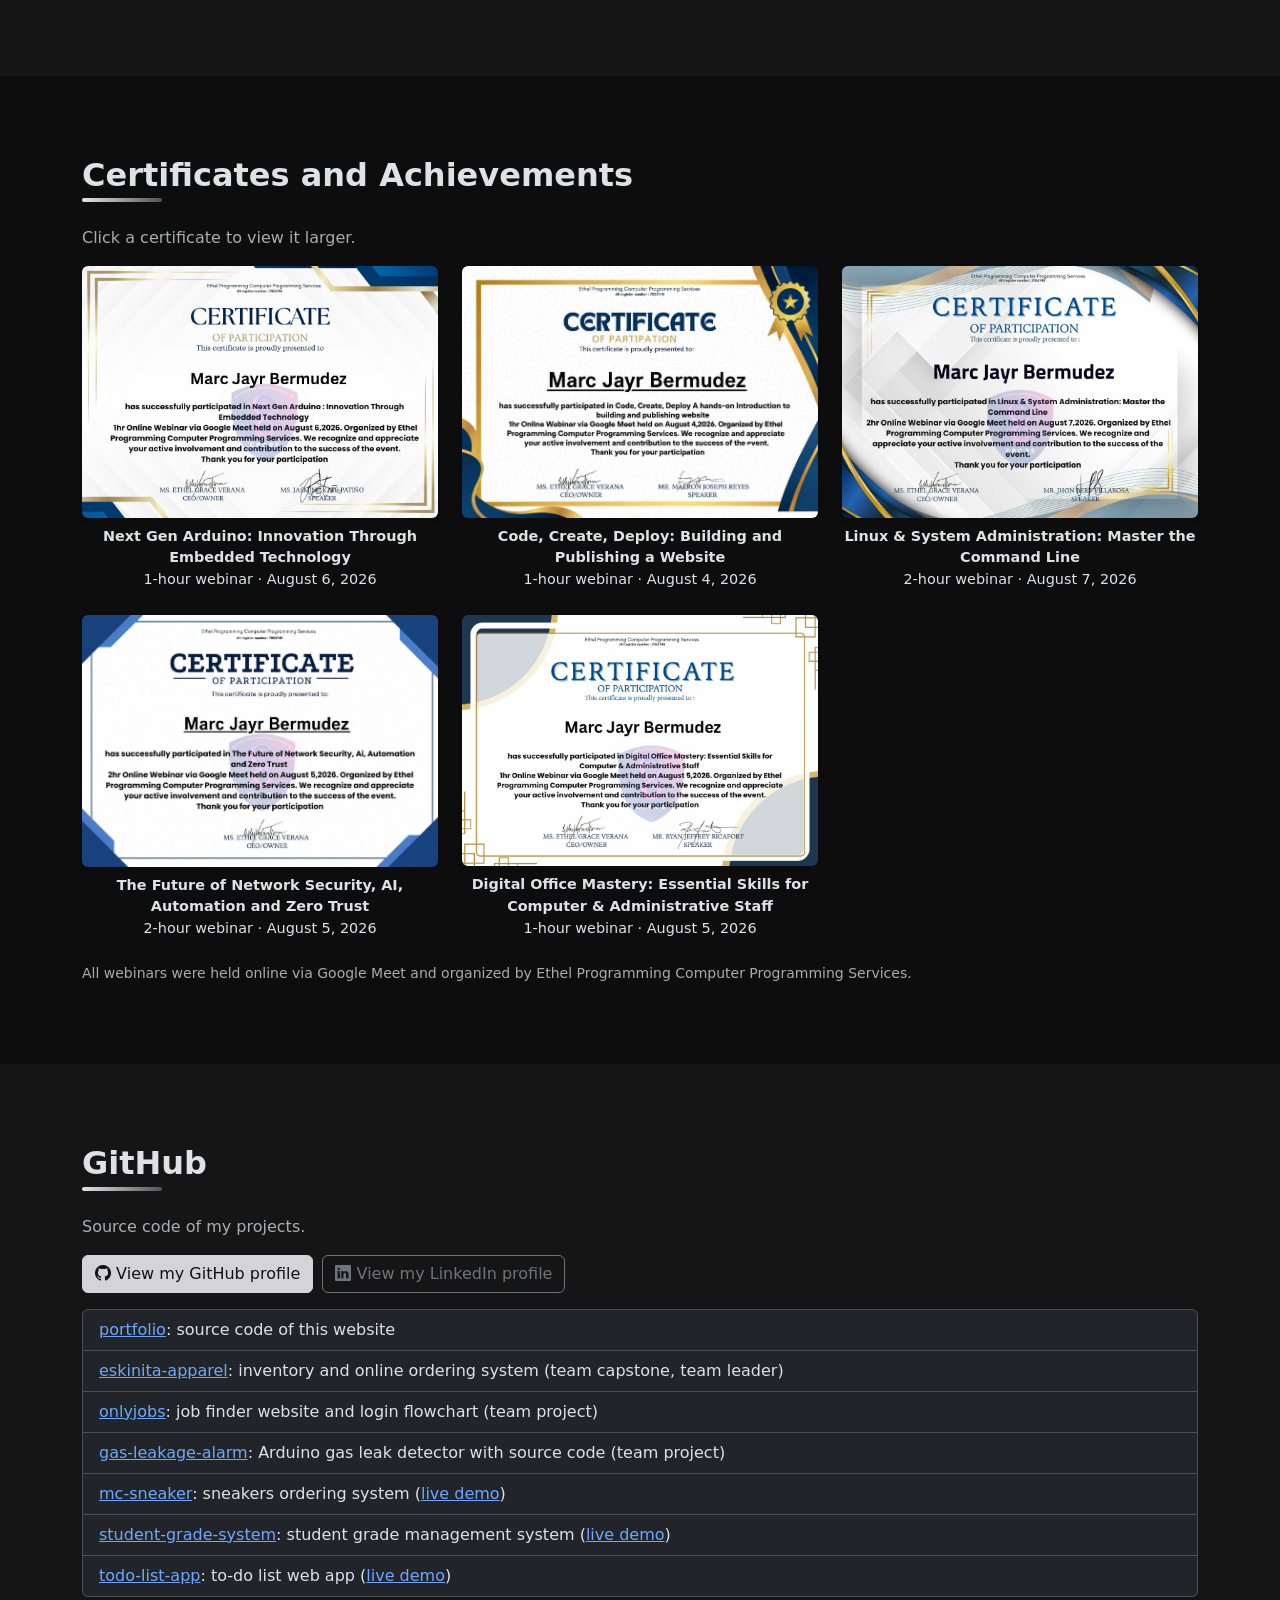
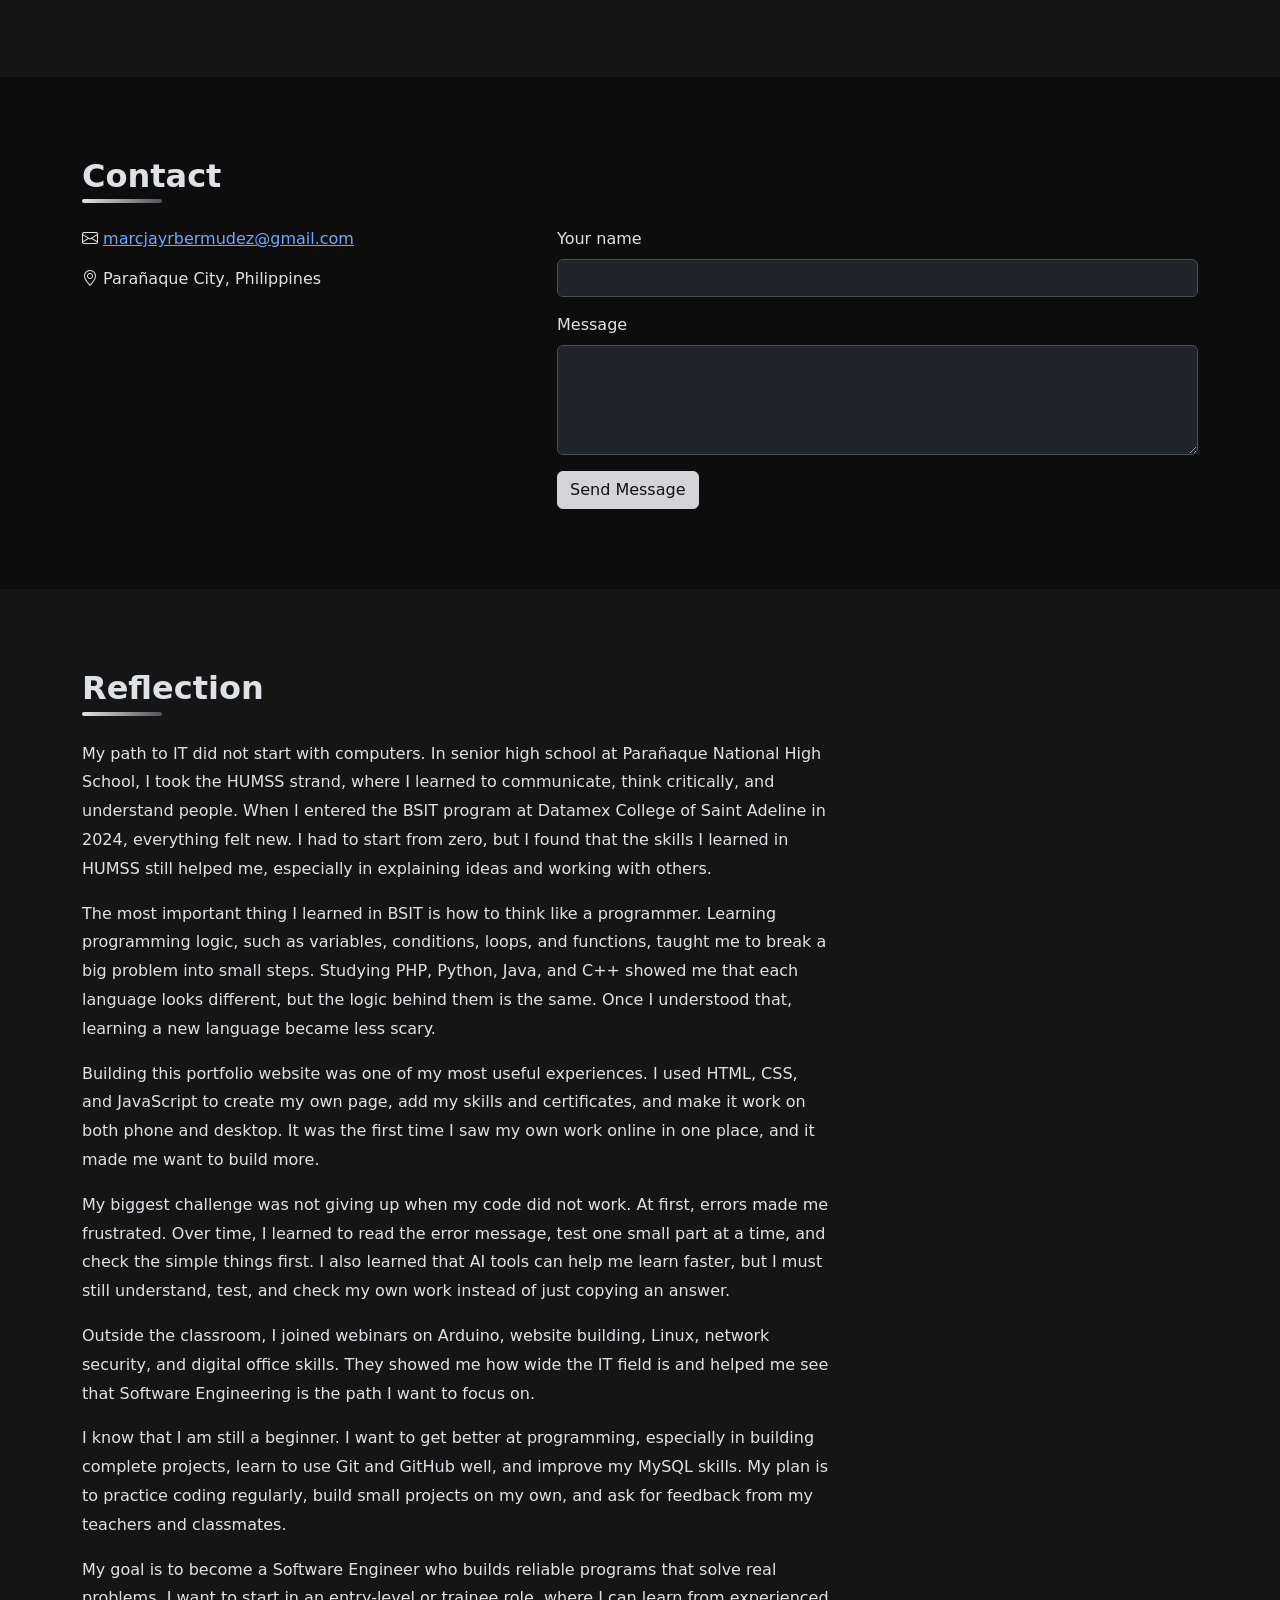
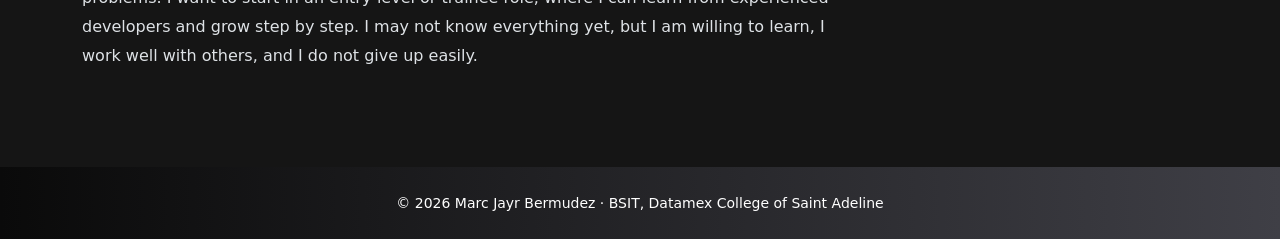
==== commit 986a9d97: "Remove team project cards from Projects section" ====
--- a/index.html
+++ b/index.html
@@ -153,83 +153,15 @@
     <section id="projects" class="section">
       <div class="container">
         <h2 class="section-title">Projects</h2>
-        <p class="text-body-secondary">Team projects from Datamex College of Saint Adeline, and personal projects you can try live.</p>
+        <p class="text-body-secondary">Personal projects you can try live. Click "Live Demo" to open each app.</p>
         <div class="row g-4">
 
-          <!-- PROJECT 1: Web/Application Development (STEP 11) -->
-          <div class="col-md-6 col-lg-4">
-            <article class="card project-card h-100">
-              <img src="assets/eskinita-logo.jpg" class="card-img-top img-logo img-logo-dark" alt="Eskinita Apparel logo">
-              <div class="card-body d-flex flex-column">
-                <span class="badge badge-beginner mb-2 align-self-start">Project 1 · Web System · Team Leader</span>
-                <h3 class="h5 card-title">Eskinita Apparel: Inventory and Online Ordering System</h3>
-                <p class="card-text">A web-based e-commerce system for a local streetwear brand. Customers can browse products, add them to a cart, and place orders, while the admin manages inventory and order status.</p>
-                <ul class="small mb-3">
-                  <li>Customer sign-up and login with hashed passwords</li>
-                  <li>Product catalog with stock tracking and low-stock alerts</li>
-                  <li>Shopping cart, checkout, and order history</li>
-                  <li>Admin dashboard: products, orders, and sales stats</li>
-                  <li>Evaluated positively by 200 survey respondents</li>
-                </ul>
-                <p class="small text-body-secondary">Tech: HTML, CSS, JavaScript, Node.js, Express.js, MySQL (XAMPP)</p>
-                <div class="mt-auto d-flex gap-2">
-                  <a href="assets/eskinita-ipo.jpg" class="btn btn-sm btn-accent" target="_blank" rel="noopener">View System Diagram</a>
-                </div>
-              </div>
-            </article>
-          </div>
-
-          <!-- PROJECT 2: Web / Database (STEP 13) -->
-          <div class="col-md-6 col-lg-4">
-            <article class="card project-card h-100">
-              <img src="assets/onlyjobs-logo.jpg" class="card-img-top img-logo img-logo-light" alt="OnlyJobs logo">
-              <div class="card-body d-flex flex-column">
-                <span class="badge badge-beginner mb-2 align-self-start">Project 2 · Website · Team</span>
-                <h3 class="h5 card-title">OnlyJobs: Job Finder Website</h3>
-                <p class="card-text">A website where users can log in to look for jobs. We planned the login process with a flowchart before building the system.</p>
-                <ul class="small mb-3">
-                  <li>Log in with a user account (User ID and password)</li>
-                  <li>Option to log in through Gmail</li>
-                  <li>Login details checked against the user database</li>
-                  <li>Users go to the homepage after a successful login</li>
-                </ul>
-                <p class="small text-body-secondary">Tools: Flowchart design, HTML, CSS, database</p>
-                <div class="mt-auto d-flex gap-2">
-                  <a href="assets/onlyjobs-flowchart.jpg" class="btn btn-sm btn-accent" target="_blank" rel="noopener">View Flowchart</a>
-                </div>
-              </div>
-            </article>
-          </div>
-
-          <!-- PROJECT 3: Specialization: Arduino / IoT (STEP 14) -->
-          <div class="col-md-6 col-lg-4">
-            <article class="card project-card h-100">
-              <img src="assets/gas-alarm.jpg" class="card-img-top" alt="Finished Gas Leakage Alarm System in a box with a warning label, LCD, sensor, and buzzer">
-              <div class="card-body d-flex flex-column">
-                <span class="badge badge-beginner mb-2 align-self-start">Project 3 · Arduino · Team</span>
-                <h3 class="h5 card-title">Gas Leakage Alarm System</h3>
-                <p class="card-text">An Arduino device that detects gas leaks. When the sensor detects gas, the buzzer sounds an alarm and the LCD shows a warning.</p>
-                <ul class="small mb-3">
-                  <li>Bought and checked all the materials</li>
-                  <li>Connected the parts on a breadboard and tested the code</li>
-                  <li>Found that our first Arduino Uno was defective after troubleshooting</li>
-                  <li>Rebuilt it with a new Arduino Uno and it worked</li>
-                </ul>
-                <p class="small text-body-secondary">Parts: Arduino Uno, MQ-5 gas sensor, LCD, buzzer, breadboard, wires</p>
-                <div class="mt-auto d-flex flex-wrap gap-2">
-                  <a href="assets/gas-alarm.jpg" class="btn btn-sm btn-accent" target="_blank" rel="noopener">View Photo</a>
-                  <a href="assets/gas-alarm-inside.jpg" class="btn btn-sm btn-outline-secondary" target="_blank" rel="noopener">Inside the Box</a>
-                </div>
-              </div>
-            </article>
-          </div>
-
-          <!-- PROJECT 4: Personal project -->
+          <!-- PROJECT 1: Personal project -->
           <div class="col-md-6 col-lg-4">
             <article class="card project-card h-100">
               <img src="assets/project-mc-sneaker.jpg" class="card-img-top" alt="mc.sneaker shop page with sneaker products">
               <div class="card-body d-flex flex-column">
-                <span class="badge badge-beginner mb-2 align-self-start">Project 4 · Web App · Personal</span>
+                <span class="badge badge-beginner mb-2 align-self-start">Project 1 · Web App · Personal</span>
                 <h3 class="h5 card-title">mc.sneaker: Sneakers Ordering System</h3>
                 <p class="card-text">An online ordering system for a sneaker shop where customers can browse sneakers, add them to a cart, and place an order.</p>
                 <ul class="small mb-3">
@@ -247,12 +179,12 @@
             </article>
           </div>
 
-          <!-- PROJECT 5: Personal project -->
+          <!-- PROJECT 2: Personal project -->
           <div class="col-md-6 col-lg-4">
             <article class="card project-card h-100">
               <img src="assets/project-student-grade-system.jpg" class="card-img-top" alt="Student Grade Management System with summary cards and class record table">
               <div class="card-body d-flex flex-column">
-                <span class="badge badge-beginner mb-2 align-self-start">Project 5 · Web App · Personal</span>
+                <span class="badge badge-beginner mb-2 align-self-start">Project 2 · Web App · Personal</span>
                 <h3 class="h5 card-title">Student Grade Management System</h3>
                 <p class="card-text">A class record app that computes each student's final grade, equivalent grade, and remarks.</p>
                 <ul class="small mb-3">
@@ -270,12 +202,12 @@
             </article>
           </div>
 
-          <!-- PROJECT 6: Personal project -->
+          <!-- PROJECT 3: Personal project -->
           <div class="col-md-6 col-lg-4">
             <article class="card project-card h-100">
               <img src="assets/project-todo-list-app.jpg" class="card-img-top" alt="To-Do List App with add task form and filters">
               <div class="card-body d-flex flex-column">
-                <span class="badge badge-beginner mb-2 align-self-start">Project 6 · Web App · Personal</span>
+                <span class="badge badge-beginner mb-2 align-self-start">Project 3 · Web App · Personal</span>
                 <h3 class="h5 card-title">To-Do List App</h3>
                 <p class="card-text">A task planner where users can add, edit, and finish tasks. Tasks stay saved after closing the page.</p>
                 <ul class="small mb-3">
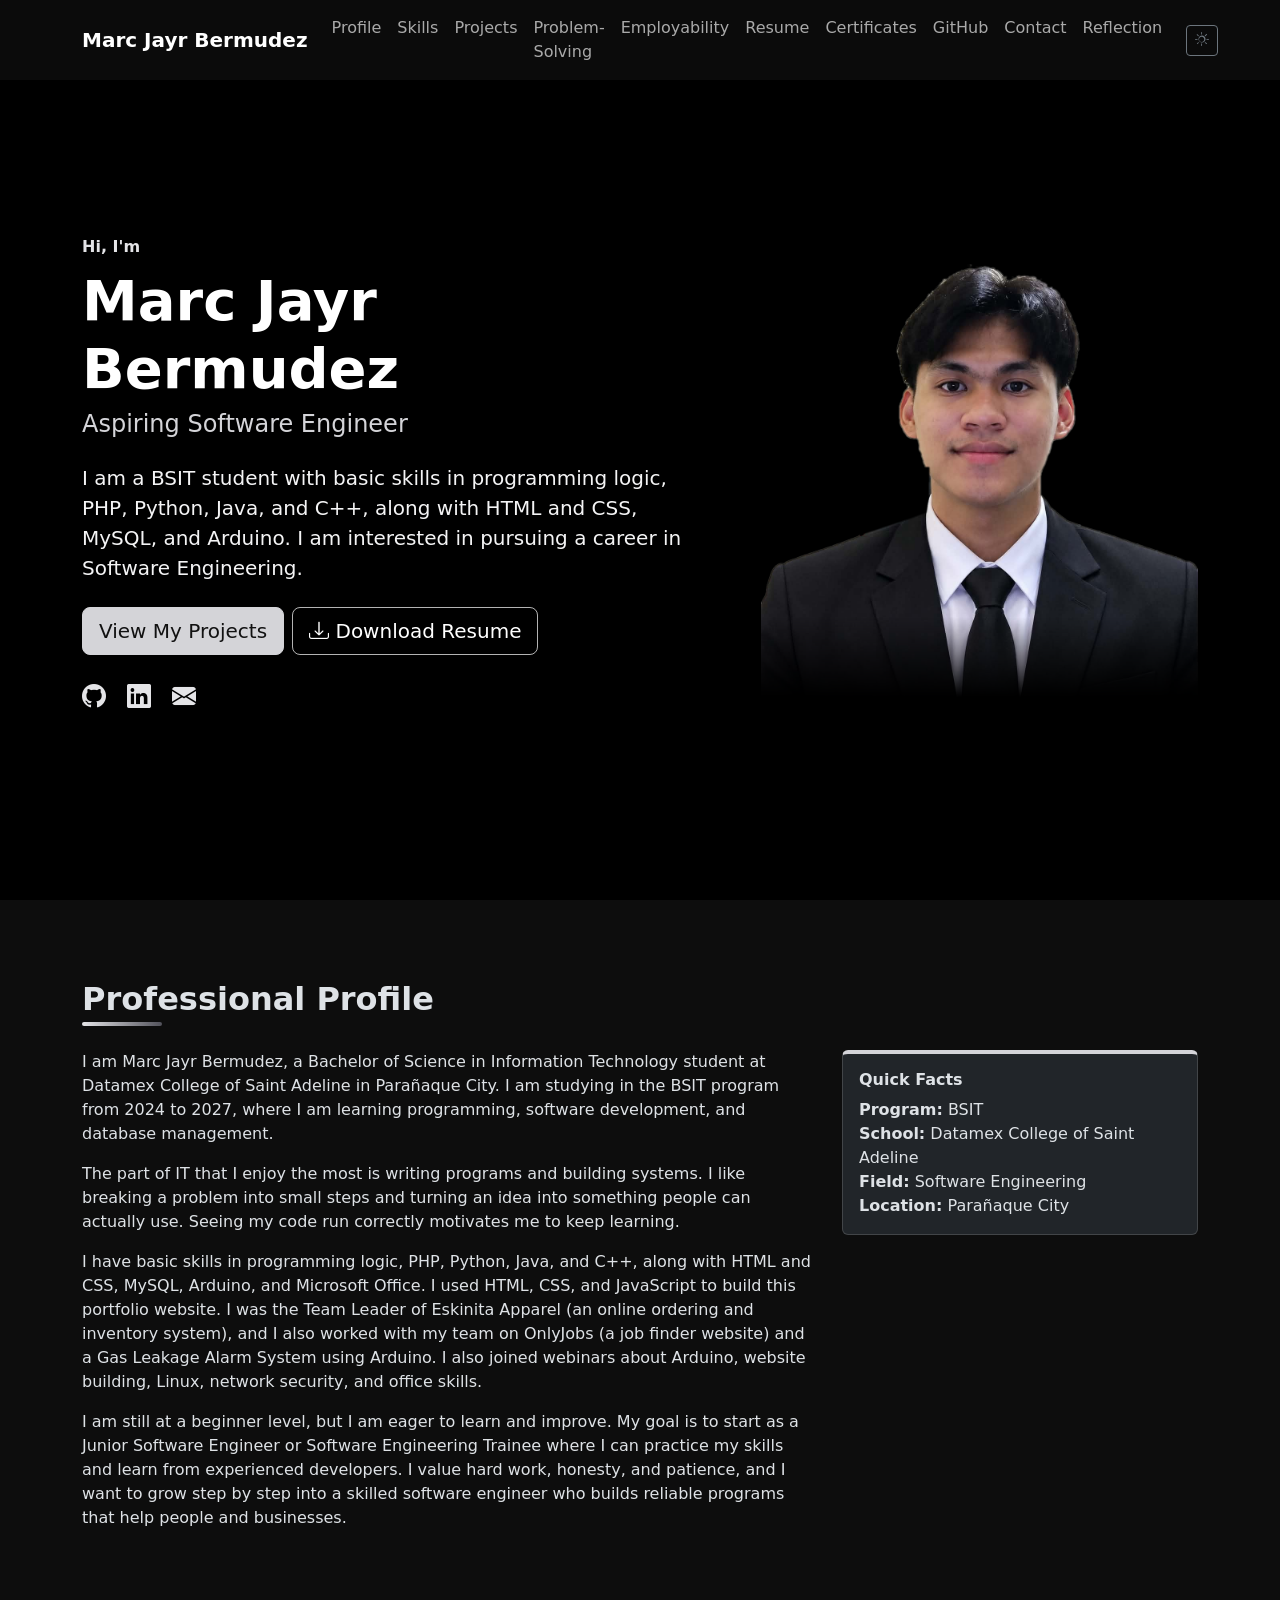
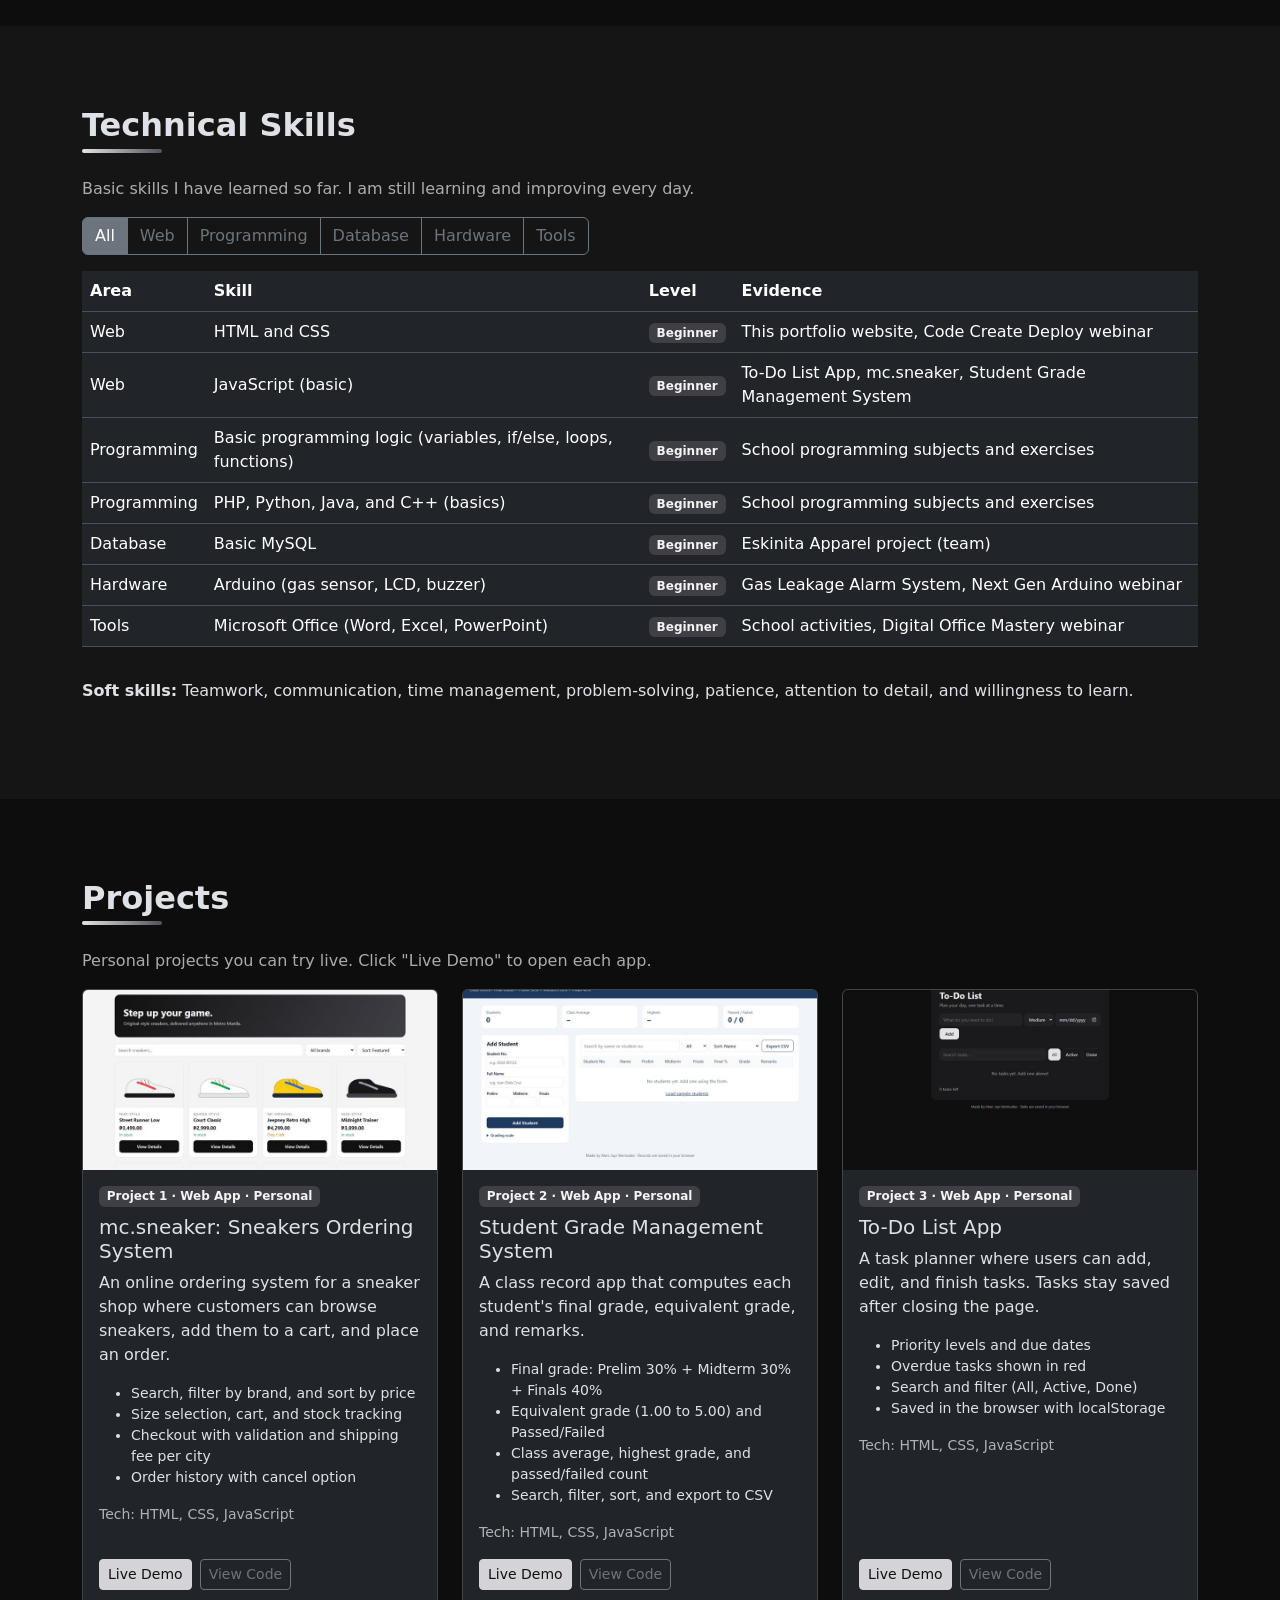
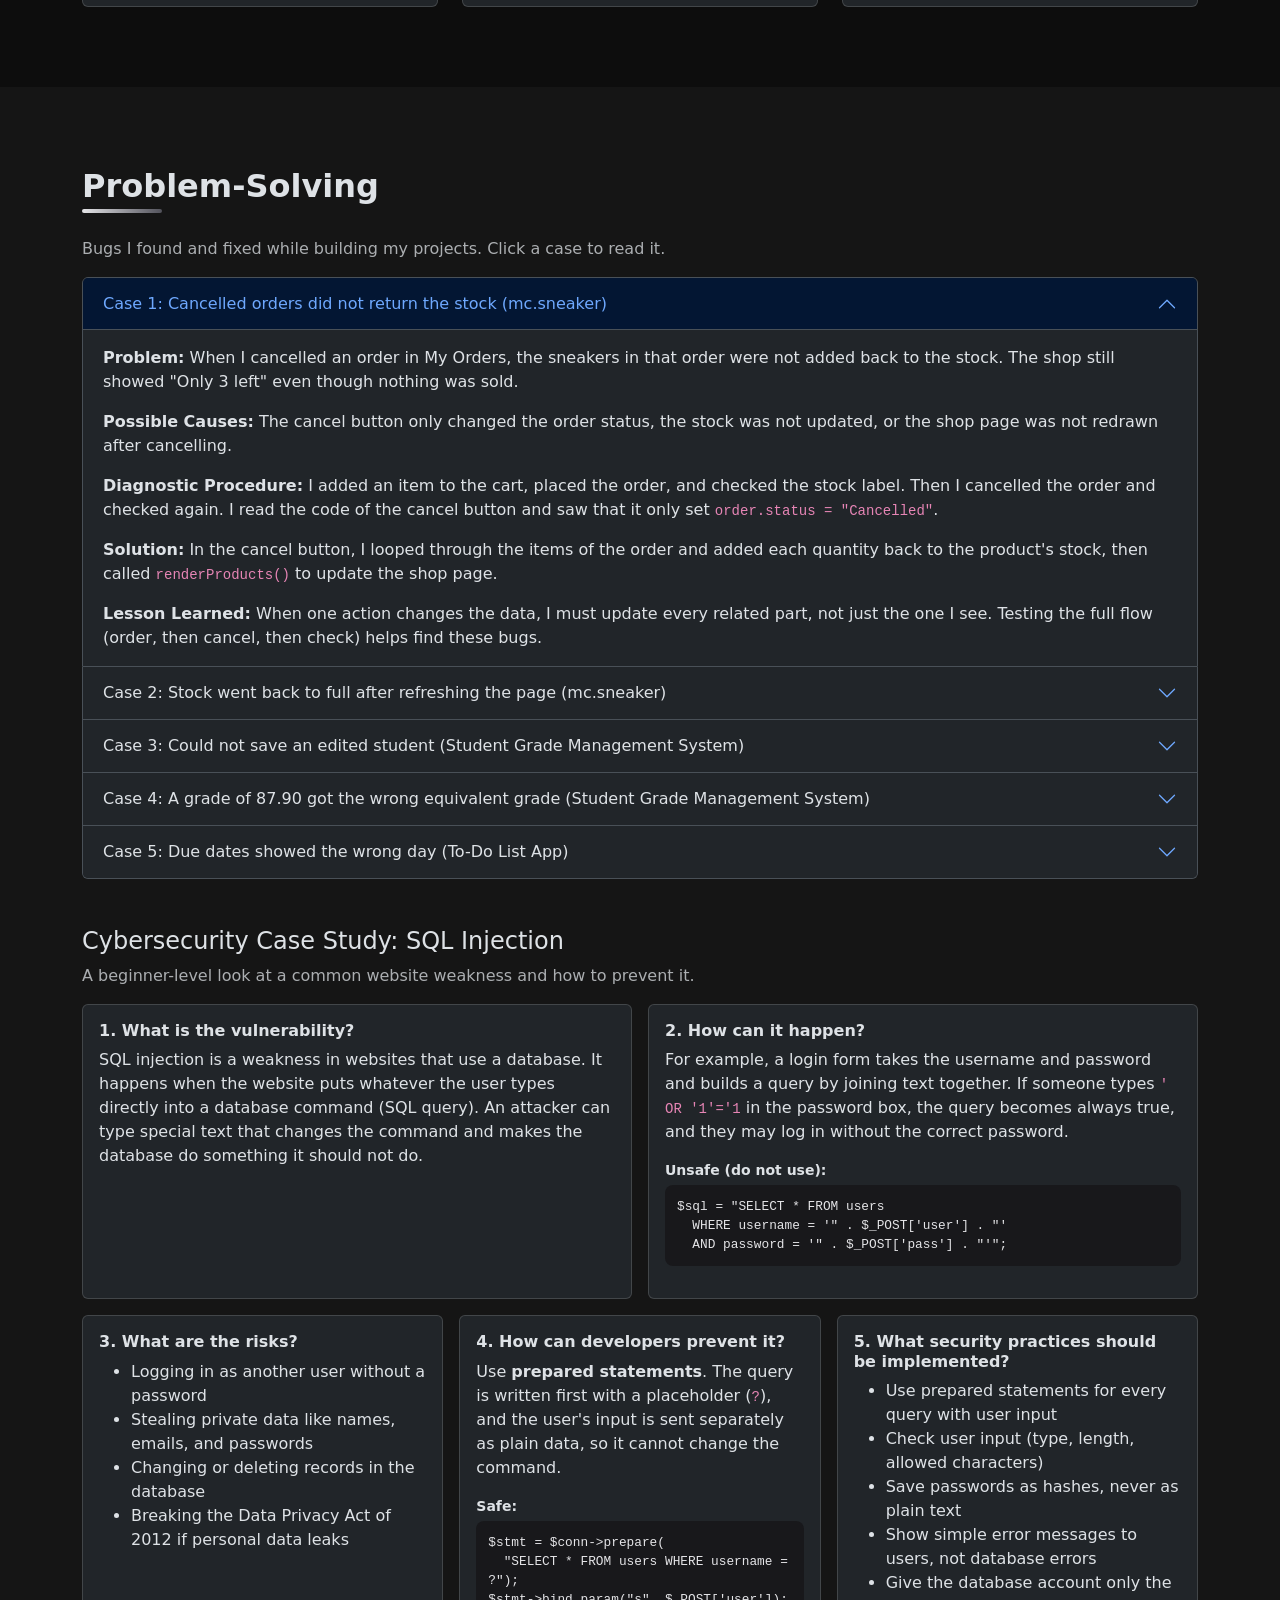
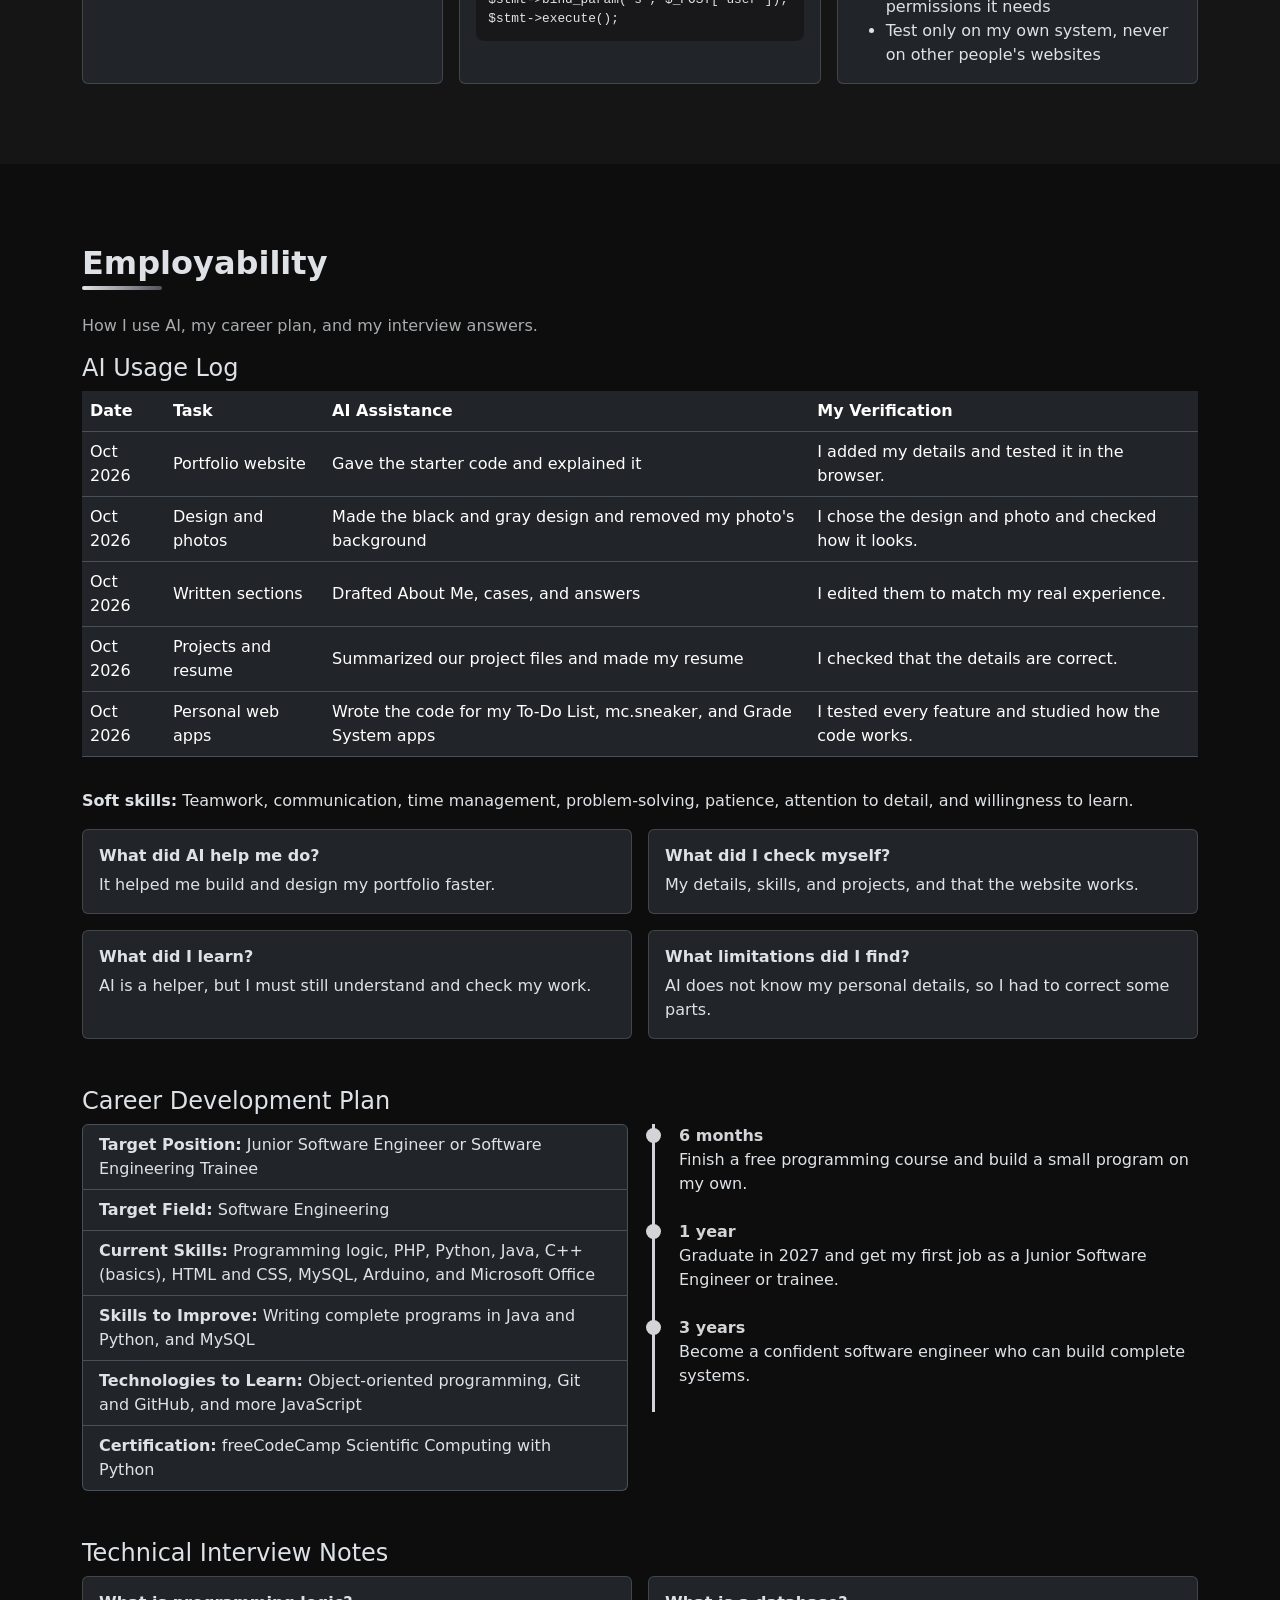
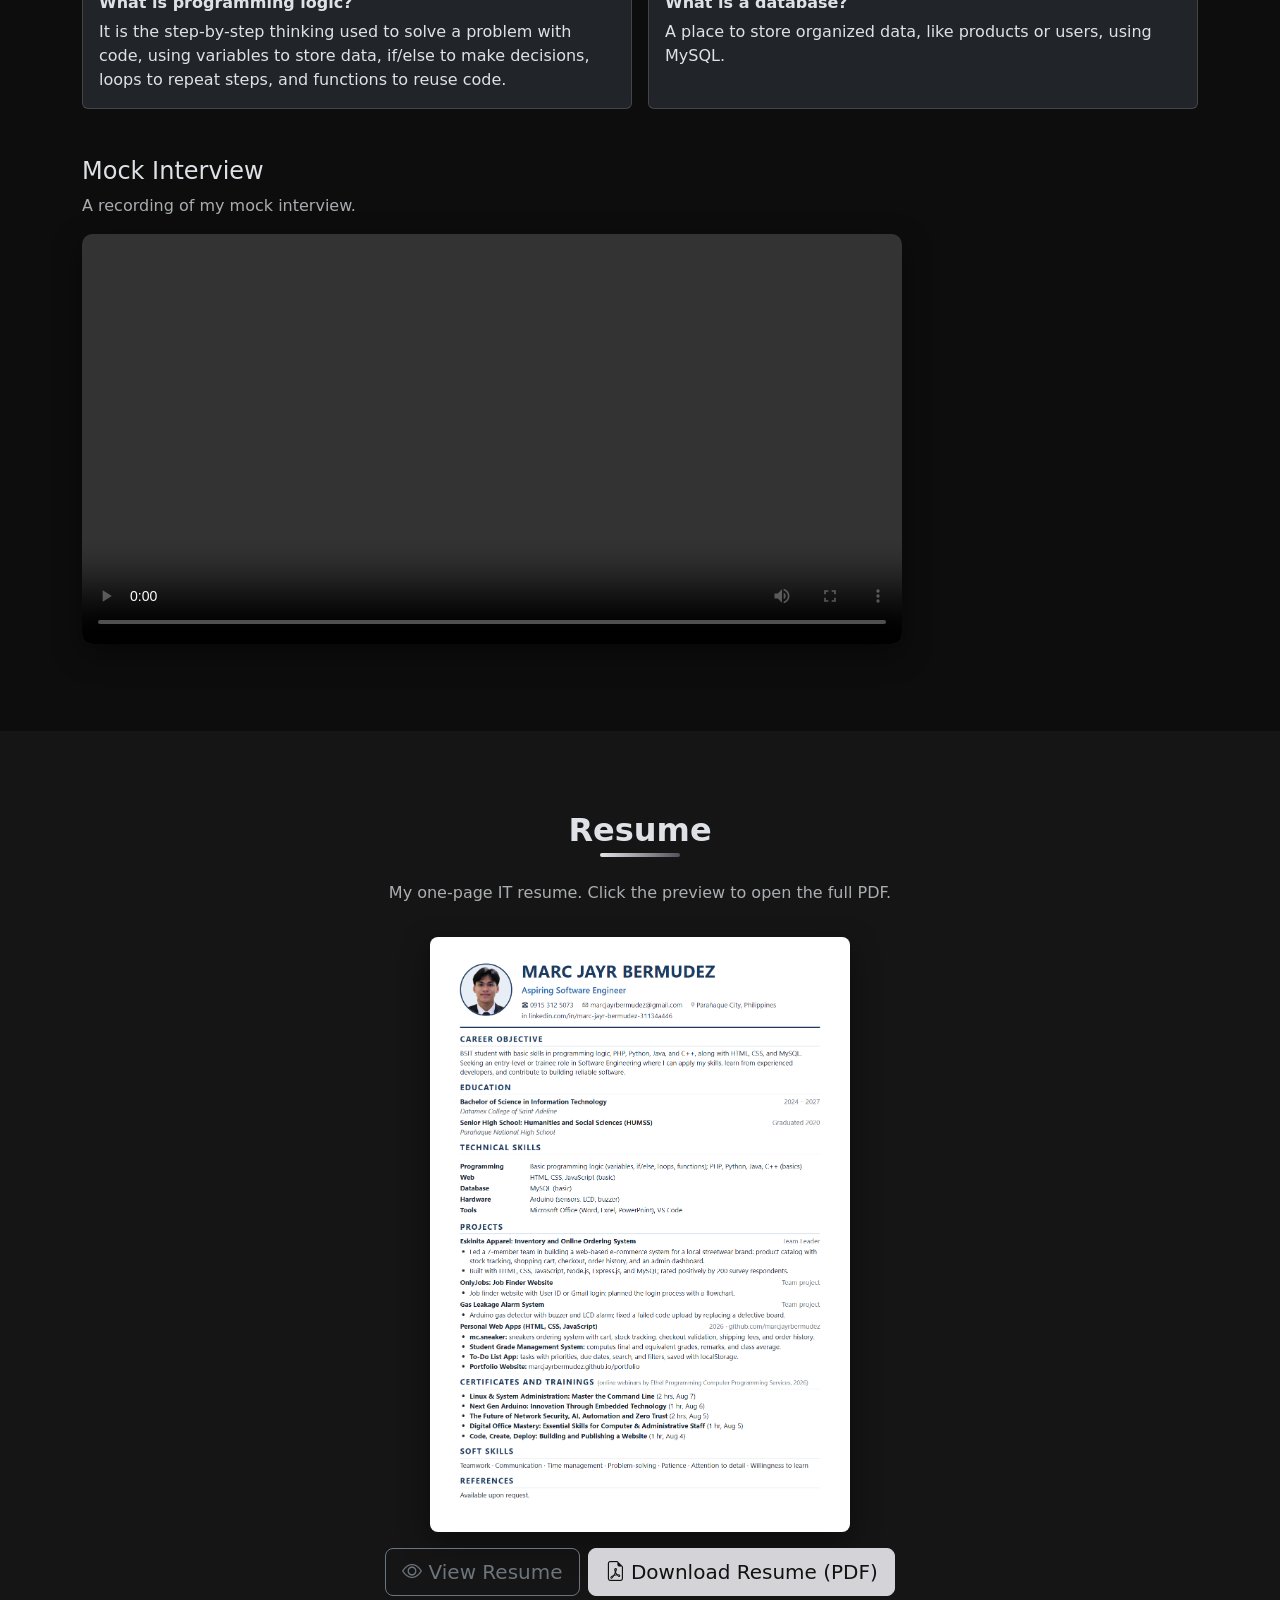
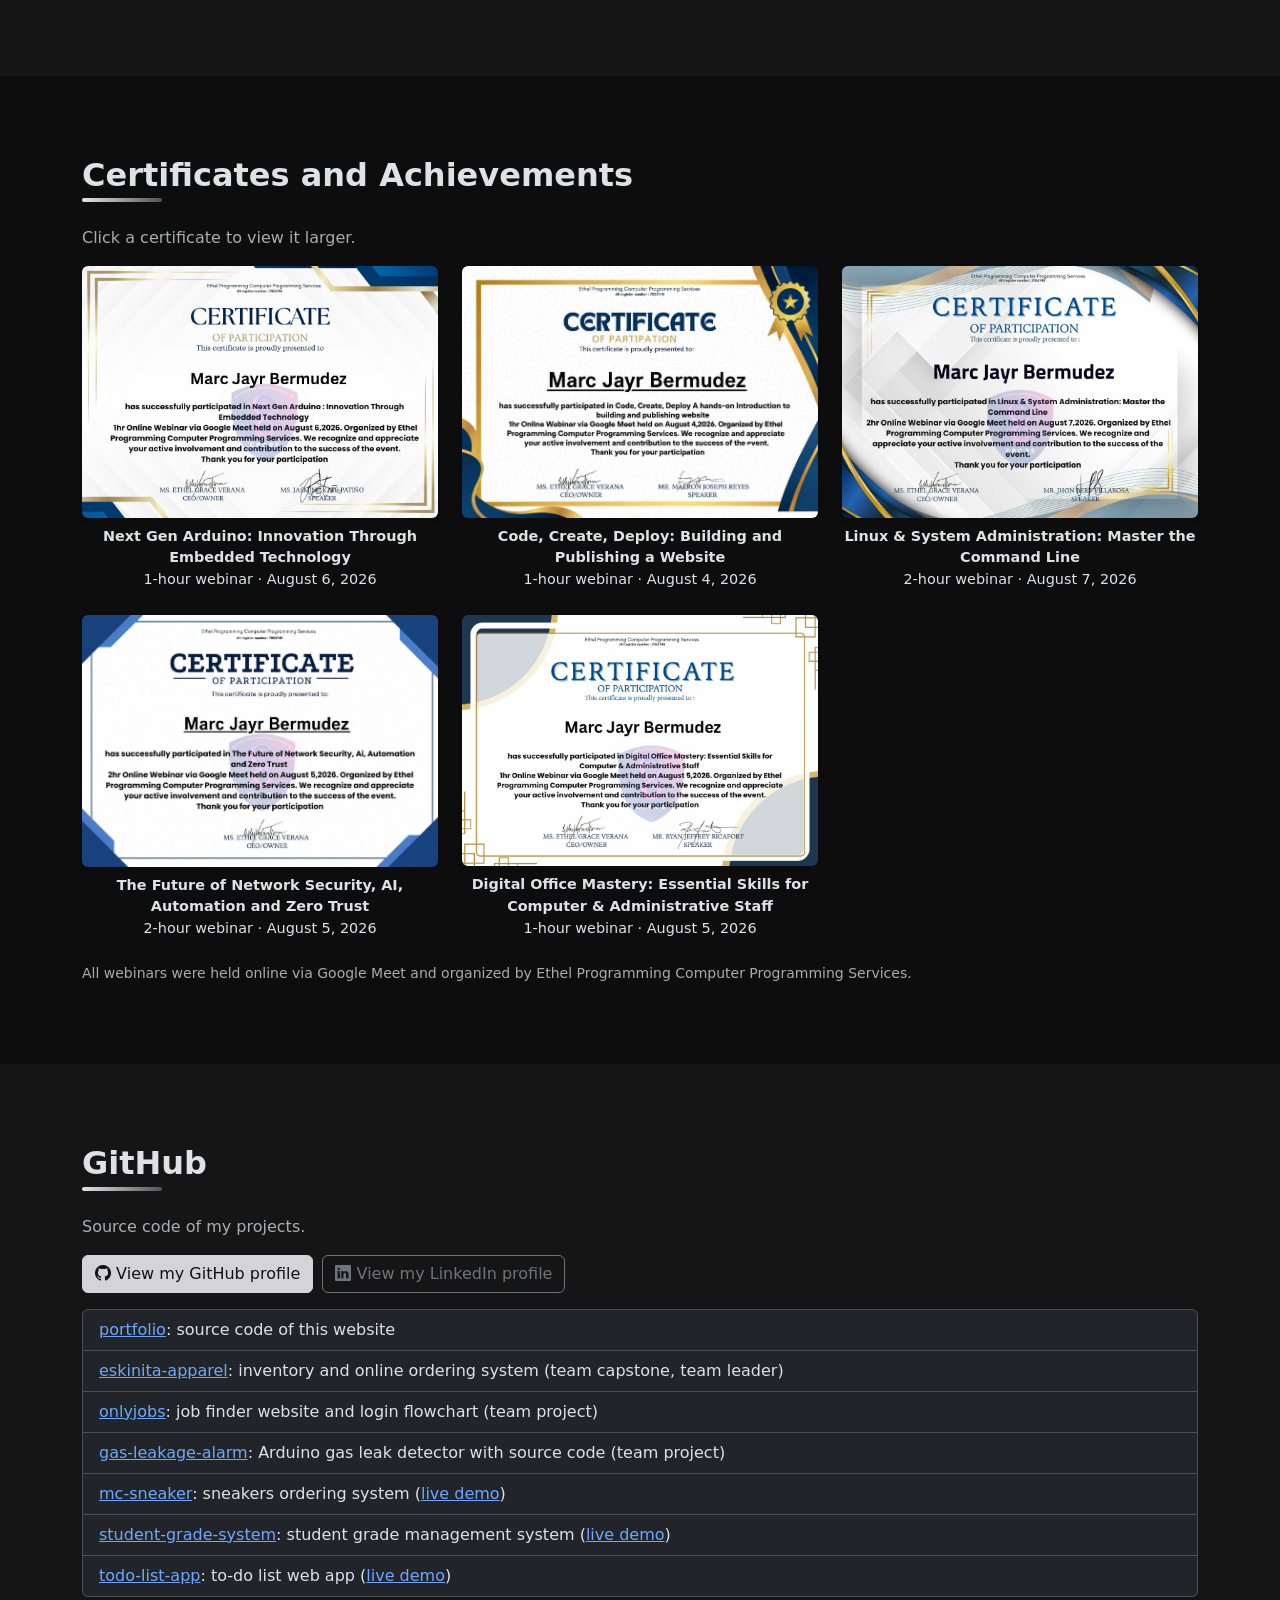
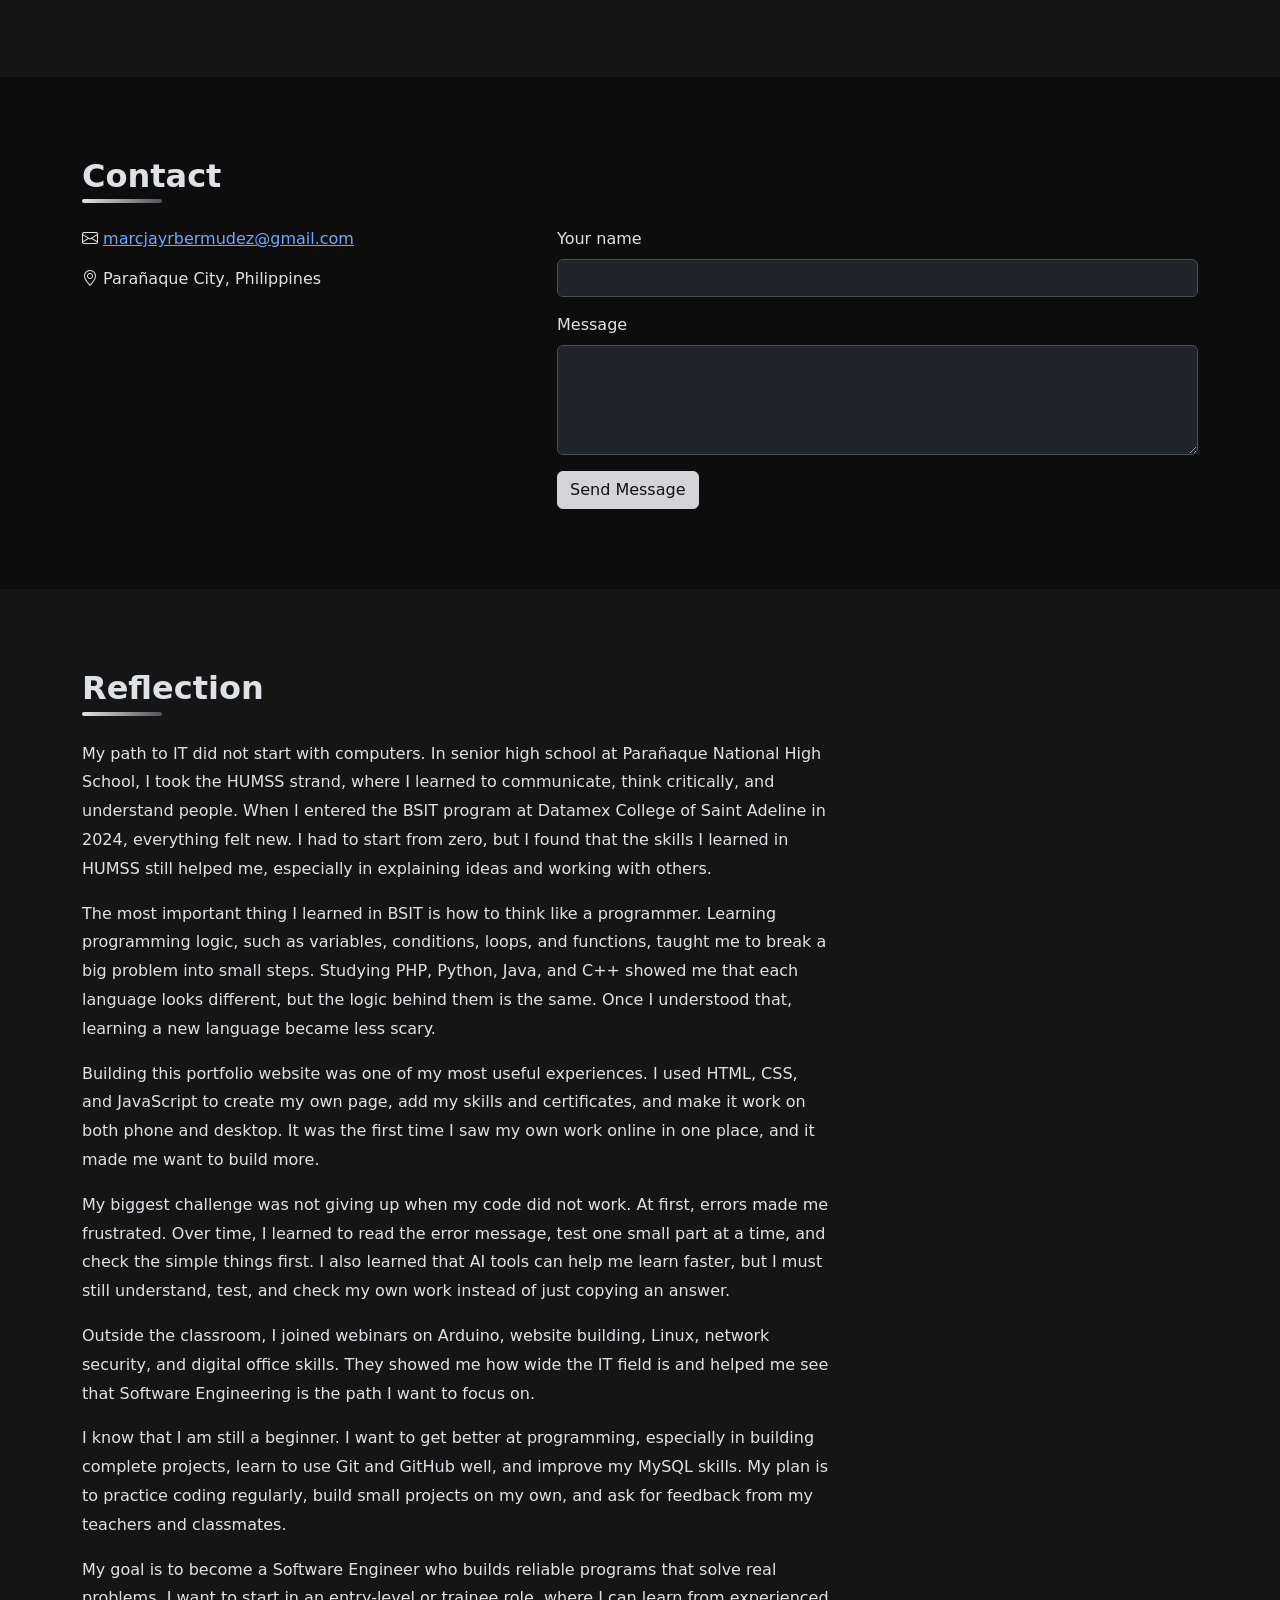
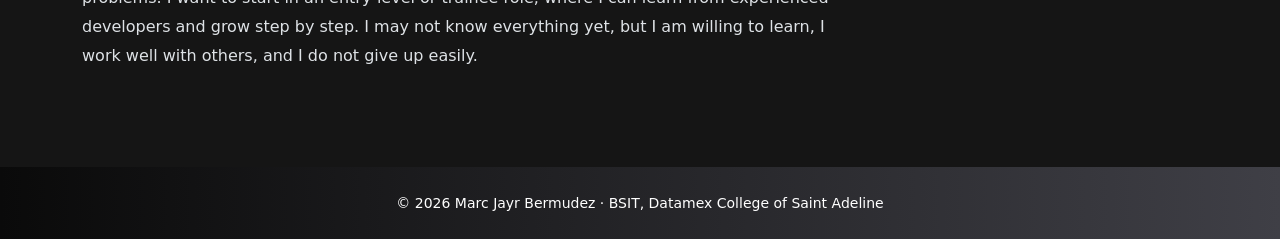
==== commit 6daca18d: "Connect problem-solving cases to my projects" ====
--- a/index.html
+++ b/index.html
@@ -233,7 +233,7 @@
     <section id="problem-solving" class="section section-alt">
       <div class="container">
         <h2 class="section-title">Problem-Solving</h2>
-        <p class="text-body-secondary">Troubleshooting cases from my Arduino projects and computer use. Click a case to read it.</p>
+        <p class="text-body-secondary">Bugs I found and fixed while building my projects. Click a case to read it.</p>
 
         <!-- Bootstrap accordion: bawat .accordion-item ay isang case -->
         <div class="accordion" id="casesAccordion">
@@ -242,16 +242,16 @@
           <div class="accordion-item">
             <h3 class="accordion-header">
               <button class="accordion-button" type="button" data-bs-toggle="collapse" data-bs-target="#case1">
-                Case 1: Code will not upload to the Arduino (Gas Leakage Alarm project)
+                Case 1: Cancelled orders did not return the stock (mc.sneaker)
               </button>
             </h3>
             <div id="case1" class="accordion-collapse collapse show" data-bs-parent="#casesAccordion">
               <div class="accordion-body">
-                <p><strong>Problem:</strong> While building our Gas Leakage Alarm System, we got an error every time we tried to upload the code to the Arduino Uno.</p>
-                <p><strong>Possible Causes:</strong> Wrong board or COM port selected in the Arduino IDE, a bad USB cable, a mistake in the code, or a defective Arduino board.</p>
-                <p><strong>Diagnostic Procedure:</strong> We checked that the correct board (Arduino Uno) and COM port were selected, tried the USB cable again, and tested with a simple example code. The upload still failed, even with code that should work, so the problem was not in our code or settings.</p>
-                <p><strong>Solution:</strong> We found that the Arduino Uno itself was defective. We replaced it with a new Arduino Uno, uploaded the code successfully, and rebuilt the alarm. It worked perfectly.</p>
-                <p class="mb-0"><strong>Lesson Learned:</strong> Troubleshoot one thing at a time: settings, cable, code, then hardware. Testing with a simple example helps prove if the problem is the code or the board.</p>
+                <p><strong>Problem:</strong> When I cancelled an order in My Orders, the sneakers in that order were not added back to the stock. The shop still showed "Only 3 left" even though nothing was sold.</p>
+                <p><strong>Possible Causes:</strong> The cancel button only changed the order status, the stock was not updated, or the shop page was not redrawn after cancelling.</p>
+                <p><strong>Diagnostic Procedure:</strong> I added an item to the cart, placed the order, and checked the stock label. Then I cancelled the order and checked again. I read the code of the cancel button and saw that it only set <code>order.status = "Cancelled"</code>.</p>
+                <p><strong>Solution:</strong> In the cancel button, I looped through the items of the order and added each quantity back to the product's stock, then called <code>renderProducts()</code> to update the shop page.</p>
+                <p class="mb-0"><strong>Lesson Learned:</strong> When one action changes the data, I must update every related part, not just the one I see. Testing the full flow (order, then cancel, then check) helps find these bugs.</p>
               </div>
             </div>
           </div>
@@ -260,16 +260,16 @@
           <div class="accordion-item">
             <h3 class="accordion-header">
               <button class="accordion-button collapsed" type="button" data-bs-toggle="collapse" data-bs-target="#case2">
-                Case 2: LED does not light up in my Arduino circuit
+                Case 2: Stock went back to full after refreshing the page (mc.sneaker)
               </button>
             </h3>
             <div id="case2" class="accordion-collapse collapse" data-bs-parent="#casesAccordion">
               <div class="accordion-body">
-                <p><strong>Problem:</strong> The code uploaded without errors, but the LED did not turn on.</p>
-                <p><strong>Possible Causes:</strong> LED placed backwards, wrong pin number in the code, loose jumper wire, missing resistor, or a damaged LED.</p>
-                <p><strong>Diagnostic Procedure:</strong> I compared the pin number in my code with the pin where the wire was connected. I checked the LED direction: the long leg (positive) must go to the Arduino pin and the short leg (negative) to GND. I also tested the LED with the simple Blink example.</p>
-                <p><strong>Solution:</strong> The LED was placed backwards and the code used pin 12 while my wire was on pin 13. I flipped the LED and changed the code to the correct pin. The LED turned on.</p>
-                <p class="mb-0"><strong>Lesson Learned:</strong> The code and the wiring must match. Testing with a simple example helps me find out if the problem is in the hardware or the code.</p>
+                <p><strong>Problem:</strong> After placing an order, the stock was correct. But when I refreshed the page, all sneakers showed full stock again.</p>
+                <p><strong>Possible Causes:</strong> The stock was only changed in memory, the orders were not saved, or the saved orders were not used when the page loads.</p>
+                <p><strong>Diagnostic Procedure:</strong> I opened DevTools (F12), went to Application, then Local Storage, and saw that the orders were saved correctly. So the problem was that the product list in <code>products.js</code> always starts with the original stock.</p>
+                <p><strong>Solution:</strong> When the page starts, the app now goes through all saved orders that are not cancelled and subtracts their quantities from the stock.</p>
+                <p class="mb-0"><strong>Lesson Learned:</strong> Data in a variable is lost on refresh. Only the data saved in localStorage stays, so the app must rebuild its state from the saved data when it starts.</p>
               </div>
             </div>
           </div>
@@ -278,16 +278,16 @@
           <div class="accordion-item">
             <h3 class="accordion-header">
               <button class="accordion-button collapsed" type="button" data-bs-toggle="collapse" data-bs-target="#case3">
-                Case 3: Sensor gives wrong or strange readings
+                Case 3: Could not save an edited student (Student Grade Management System)
               </button>
             </h3>
             <div id="case3" class="accordion-collapse collapse" data-bs-parent="#casesAccordion">
               <div class="accordion-body">
-                <p><strong>Problem:</strong> My sensor showed random numbers that did not change correctly, even when I covered it or moved it.</p>
-                <p><strong>Possible Causes:</strong> Loose wires, sensor connected to the wrong pin, missing GND or power connection, or wrong code for reading the sensor.</p>
-                <p><strong>Diagnostic Procedure:</strong> I opened the Serial Monitor to see the values from the sensor. I checked that VCC was connected to 5V, GND to GND, and the signal wire to the pin used in the code. I pressed each wire on the breadboard to see if the values changed.</p>
-                <p><strong>Solution:</strong> The GND wire was loose on the breadboard. After I pushed it in firmly, the readings became stable and changed correctly.</p>
-                <p class="mb-0"><strong>Lesson Learned:</strong> The Serial Monitor is very useful for troubleshooting because it shows what the Arduino is actually reading. Loose wires can cause random values.</p>
+                <p><strong>Problem:</strong> When I edited a student's grades and clicked Save, the app showed "That student number is already in the list," even though I did not change the student number.</p>
+                <p><strong>Possible Causes:</strong> The duplicate check was comparing the student with themselves, or the edit was being treated as adding a new student.</p>
+                <p><strong>Diagnostic Procedure:</strong> I tested adding a new student (it worked) and editing a student (it failed). Then I read the <code>validate()</code> function and saw that it checked every student in the list, including the one being edited.</p>
+                <p><strong>Solution:</strong> I changed the check so it skips the student being edited, using <code>s.id !== editingId</code>. Now editing works, and real duplicates are still blocked.</p>
+                <p class="mb-0"><strong>Lesson Learned:</strong> Validation rules can be different when adding and when editing. I should test both cases.</p>
               </div>
             </div>
           </div>
@@ -296,16 +296,16 @@
           <div class="accordion-item">
             <h3 class="accordion-header">
               <button class="accordion-button collapsed" type="button" data-bs-toggle="collapse" data-bs-target="#case4">
-                Case 4: Computer is very slow
+                Case 4: A grade of 87.90 got the wrong equivalent grade (Student Grade Management System)
               </button>
             </h3>
             <div id="case4" class="accordion-collapse collapse" data-bs-parent="#casesAccordion">
               <div class="accordion-body">
-                <p><strong>Problem:</strong> The computer became very slow. Programs took a long time to open and sometimes froze.</p>
-                <p><strong>Possible Causes:</strong> Too many programs running, a program using too much memory or CPU, too many startup apps, or a full hard drive.</p>
-                <p><strong>Diagnostic Procedure:</strong> I pressed Ctrl + Shift + Esc to open Task Manager. I sorted the list by CPU and Memory to see which programs were using the most resources. I also checked the Startup tab and the free space on the drive.</p>
-                <p><strong>Solution:</strong> I closed the programs I was not using, ended a program that was using too much memory, and disabled unnecessary startup apps. I also deleted temporary files to free up space. The computer became faster.</p>
-                <p class="mb-0"><strong>Lesson Learned:</strong> Task Manager helps find the real cause before restarting or reinstalling. Only end programs that I know are safe to close.</p>
+                <p><strong>Problem:</strong> While testing, I expected a final grade of 87.90 to be 1.75, but the app showed 2.00.</p>
+                <p><strong>Possible Causes:</strong> A wrong formula for the final grade, a rounding problem, or a mistake in my own expected answer.</p>
+                <p><strong>Diagnostic Procedure:</strong> I computed the final grade by hand: 85 × 0.30 + 88 × 0.30 + 90 × 0.40 = 87.90, so the formula was correct. Then I checked the grading scale: 1.75 starts at 88, so 87.90 really belongs to 2.00.</p>
+                <p><strong>Solution:</strong> The app was correct and my test was wrong. I fixed my test and added the full grading scale to the app and the README so the rules are clear.</p>
+                <p class="mb-0"><strong>Lesson Learned:</strong> Before fixing code, I should check if my expected result is really correct. Computing by hand is a good way to check.</p>
               </div>
             </div>
           </div>
@@ -314,16 +314,16 @@
           <div class="accordion-item">
             <h3 class="accordion-header">
               <button class="accordion-button collapsed" type="button" data-bs-toggle="collapse" data-bs-target="#case5">
-                Case 5: Connected to Wi-Fi but no internet
+                Case 5: Due dates showed the wrong day (To-Do List App)
               </button>
             </h3>
             <div id="case5" class="accordion-collapse collapse" data-bs-parent="#casesAccordion">
               <div class="accordion-body">
-                <p><strong>Problem:</strong> The computer showed it was connected to Wi-Fi, but websites would not load.</p>
-                <p><strong>Possible Causes:</strong> Problem with the router, wrong IP address, DNS problem, or the internet service itself was down.</p>
-                <p><strong>Diagnostic Procedure:</strong> I checked if other devices could use the internet. Then I opened Command Prompt and used <code>ipconfig</code> to check the IP address, and <code>ping 8.8.8.8</code> to test the connection to the internet.</p>
-                <p><strong>Solution:</strong> I ran <code>ipconfig /release</code>, <code>ipconfig /renew</code>, and <code>ipconfig /flushdns</code>, then restarted the router. After that, websites loaded normally.</p>
-                <p class="mb-0"><strong>Lesson Learned:</strong> "Connected" does not always mean there is internet. Testing step by step, from the device to the router to the internet, helps find where the problem is.</p>
+                <p><strong>Problem:</strong> A task due on October 22 could be shown as due one day earlier, and today's tasks could be marked as overdue.</p>
+                <p><strong>Possible Causes:</strong> Wrong date format from the date picker, or the time zone. JavaScript reads a date like <code>"2026-10-22"</code> as midnight in UTC, which is 8 hours behind Philippine time.</p>
+                <p><strong>Diagnostic Procedure:</strong> I printed <code>new Date("2026-10-22")</code> in the Console and saw that it was not midnight in Philippine time, so the date moved when it was formatted.</p>
+                <p><strong>Solution:</strong> I split the date into year, month, and day and made the date with <code>new Date(y, m - 1, d)</code>, which uses local time. For overdue tasks, I compare dates as text in the same "YYYY-MM-DD" format, which works without time zones.</p>
+                <p class="mb-0"><strong>Lesson Learned:</strong> Dates and time zones can cause hidden bugs. The Console is a quick way to see what a value really is.</p>
               </div>
             </div>
           </div>
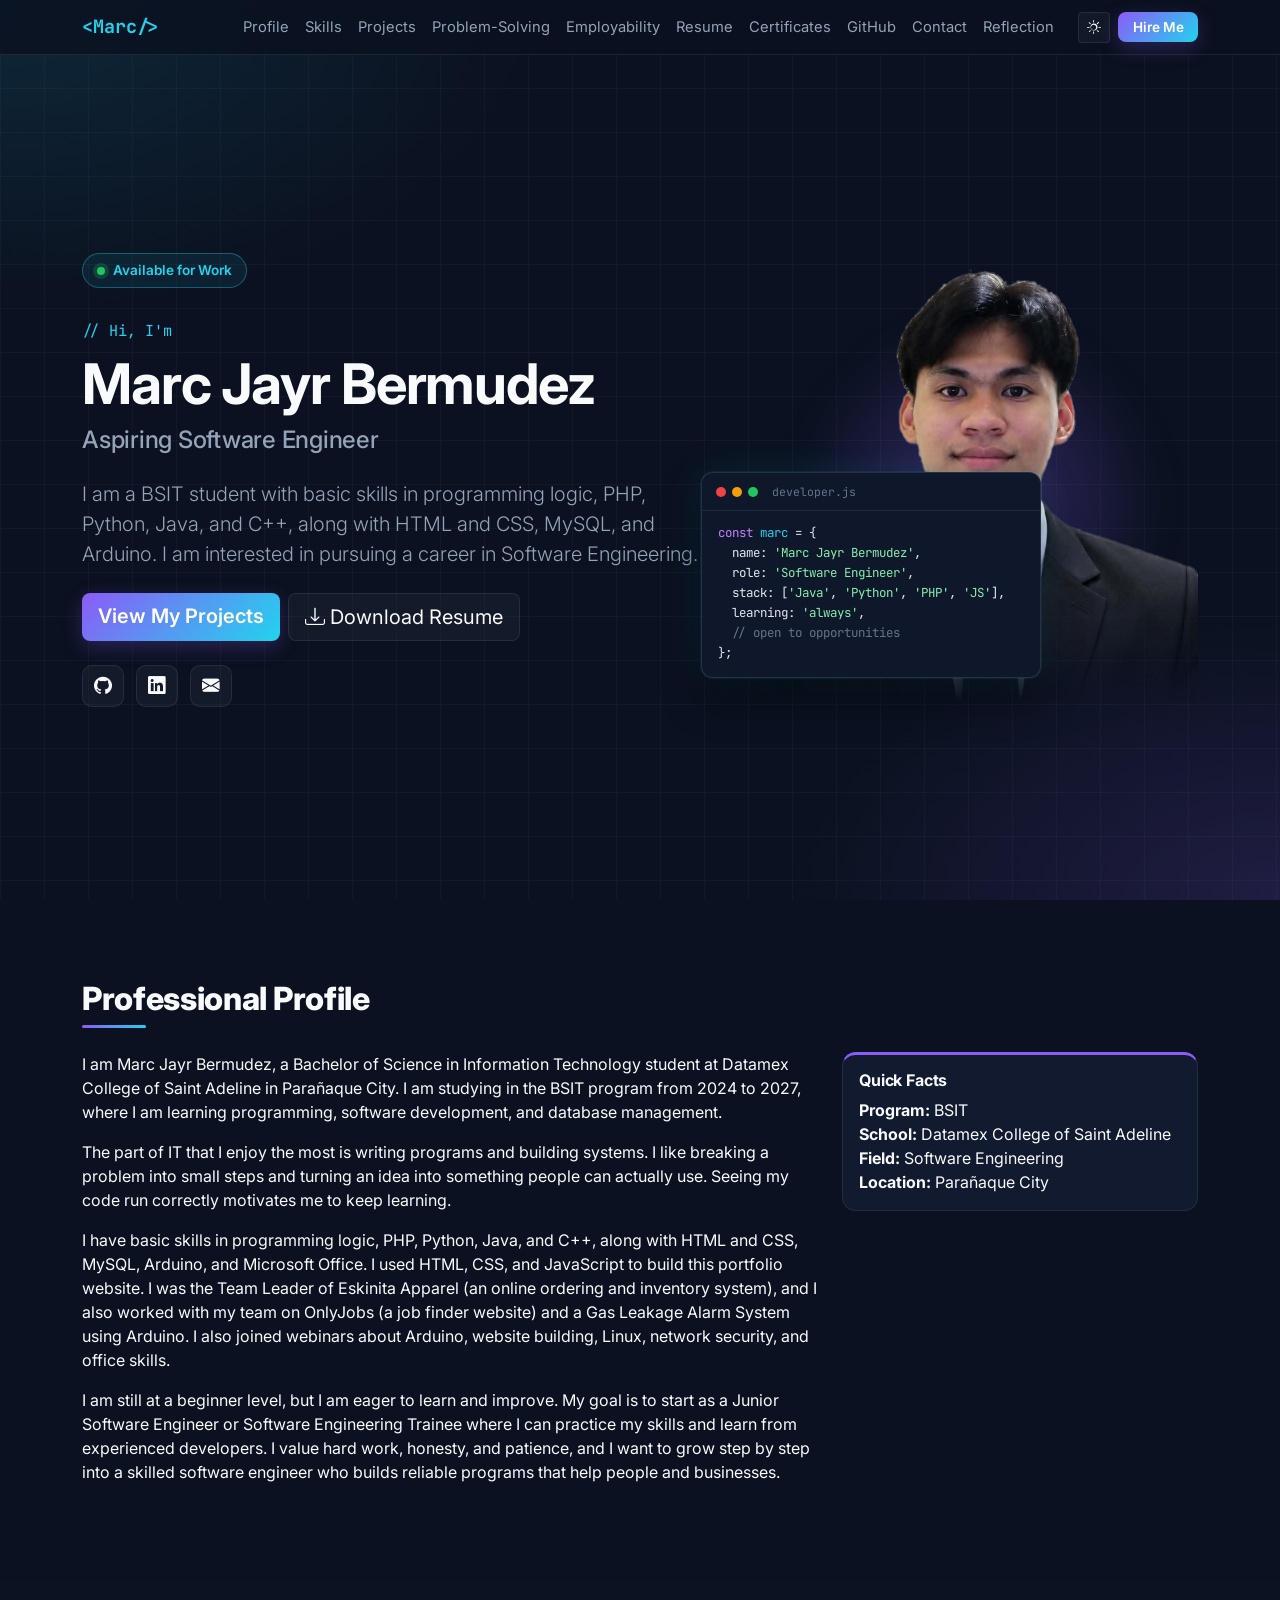
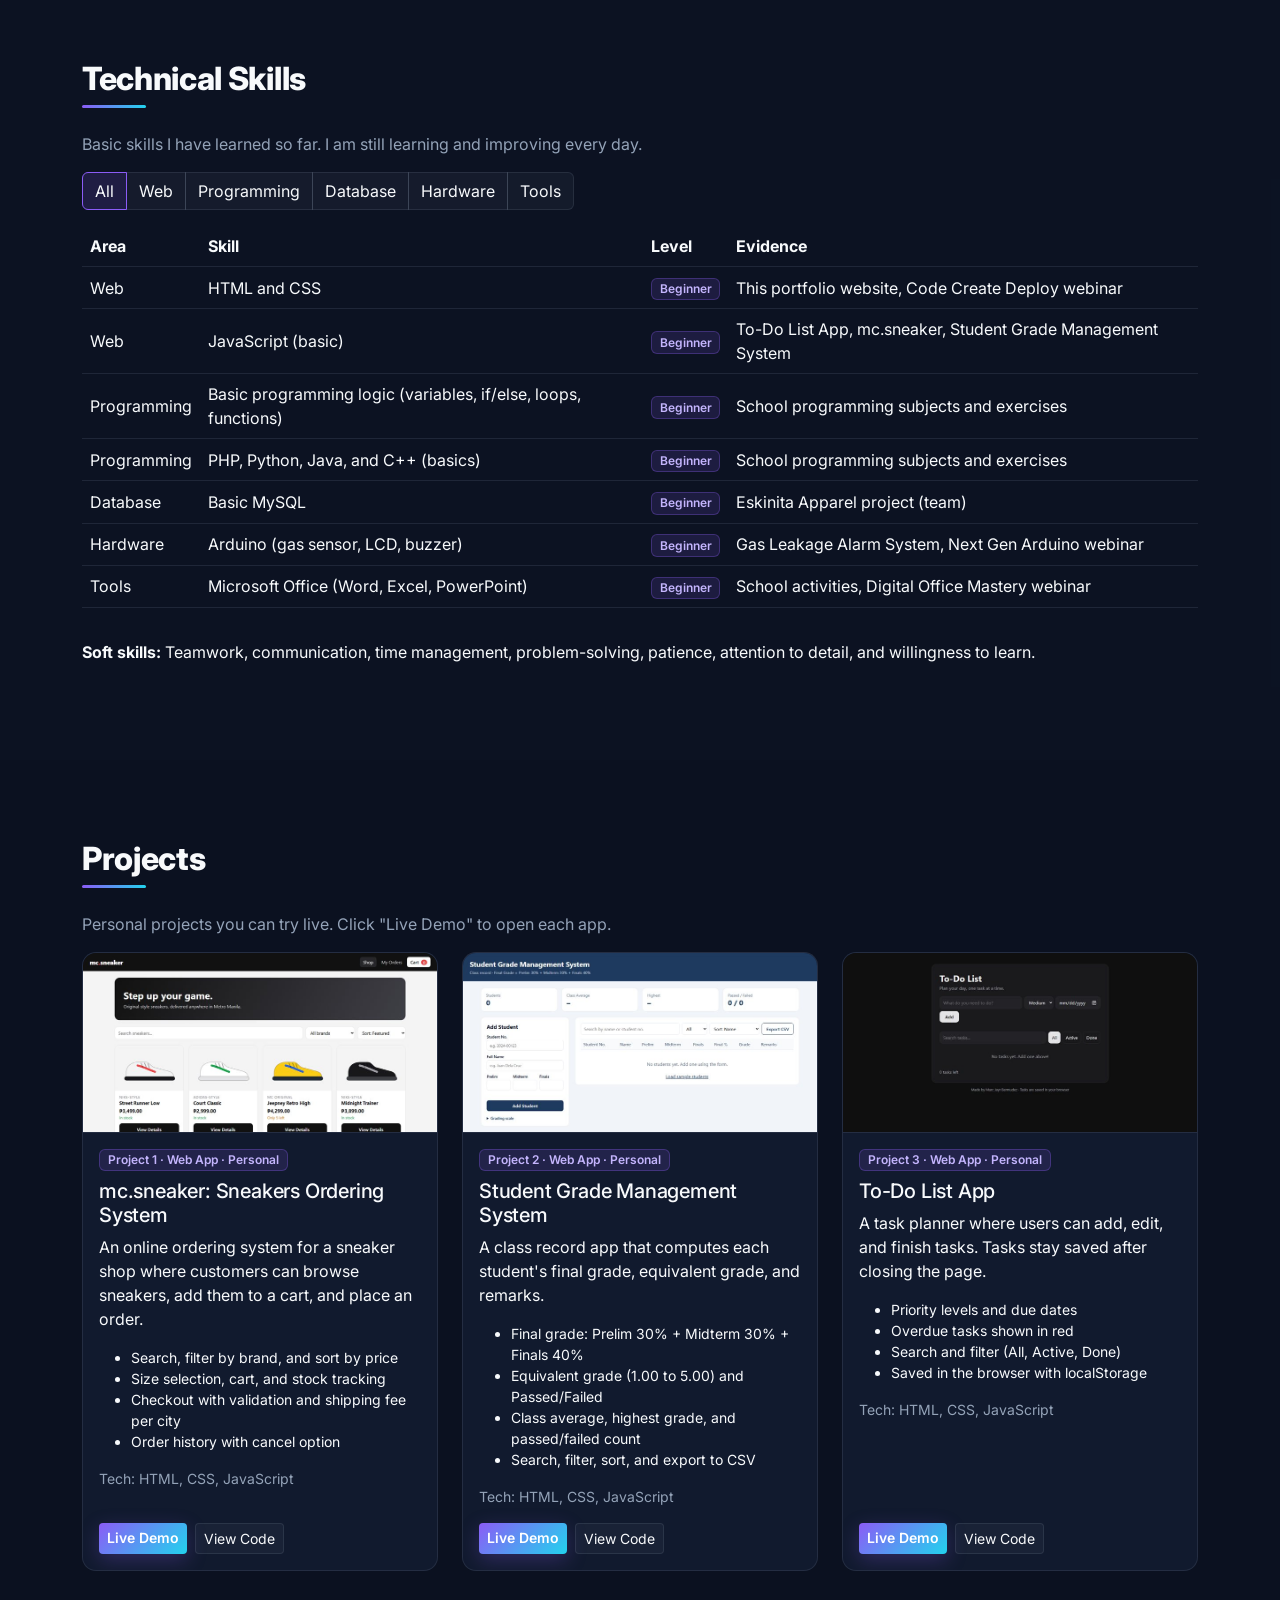
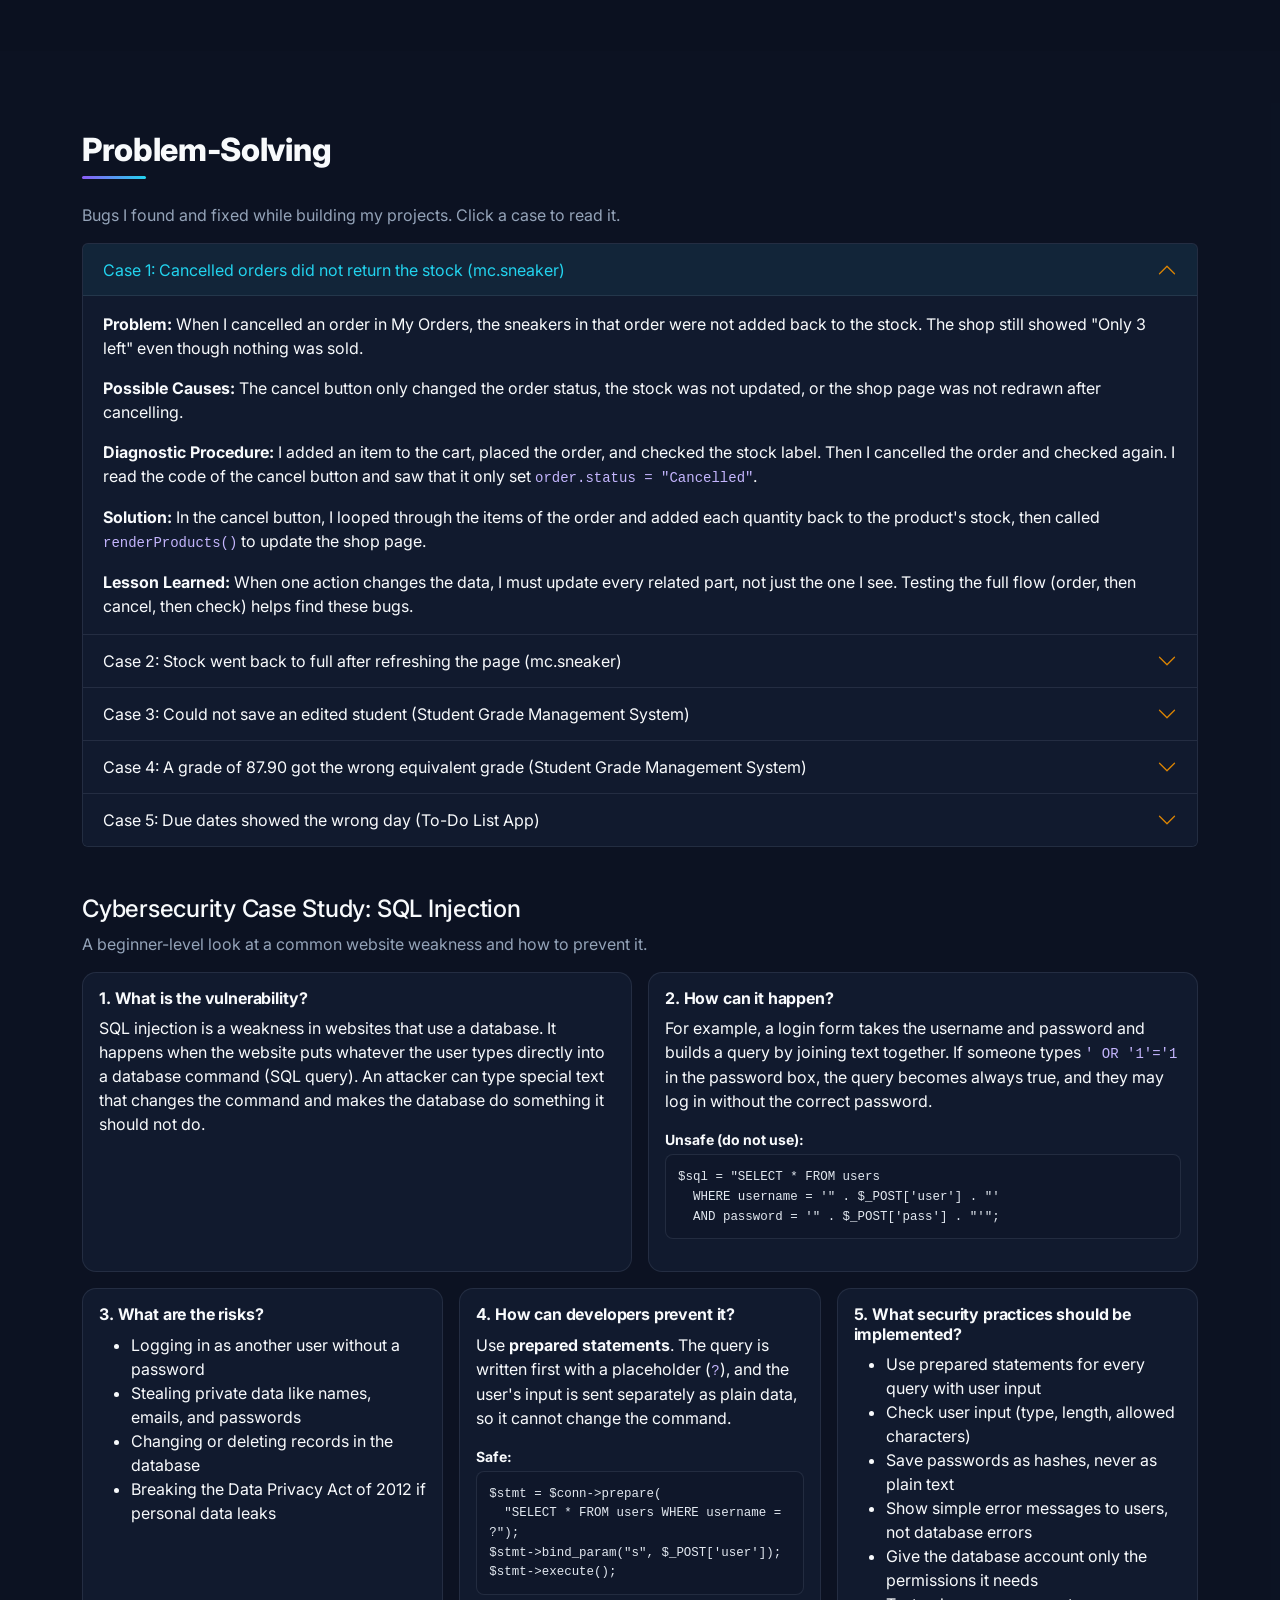
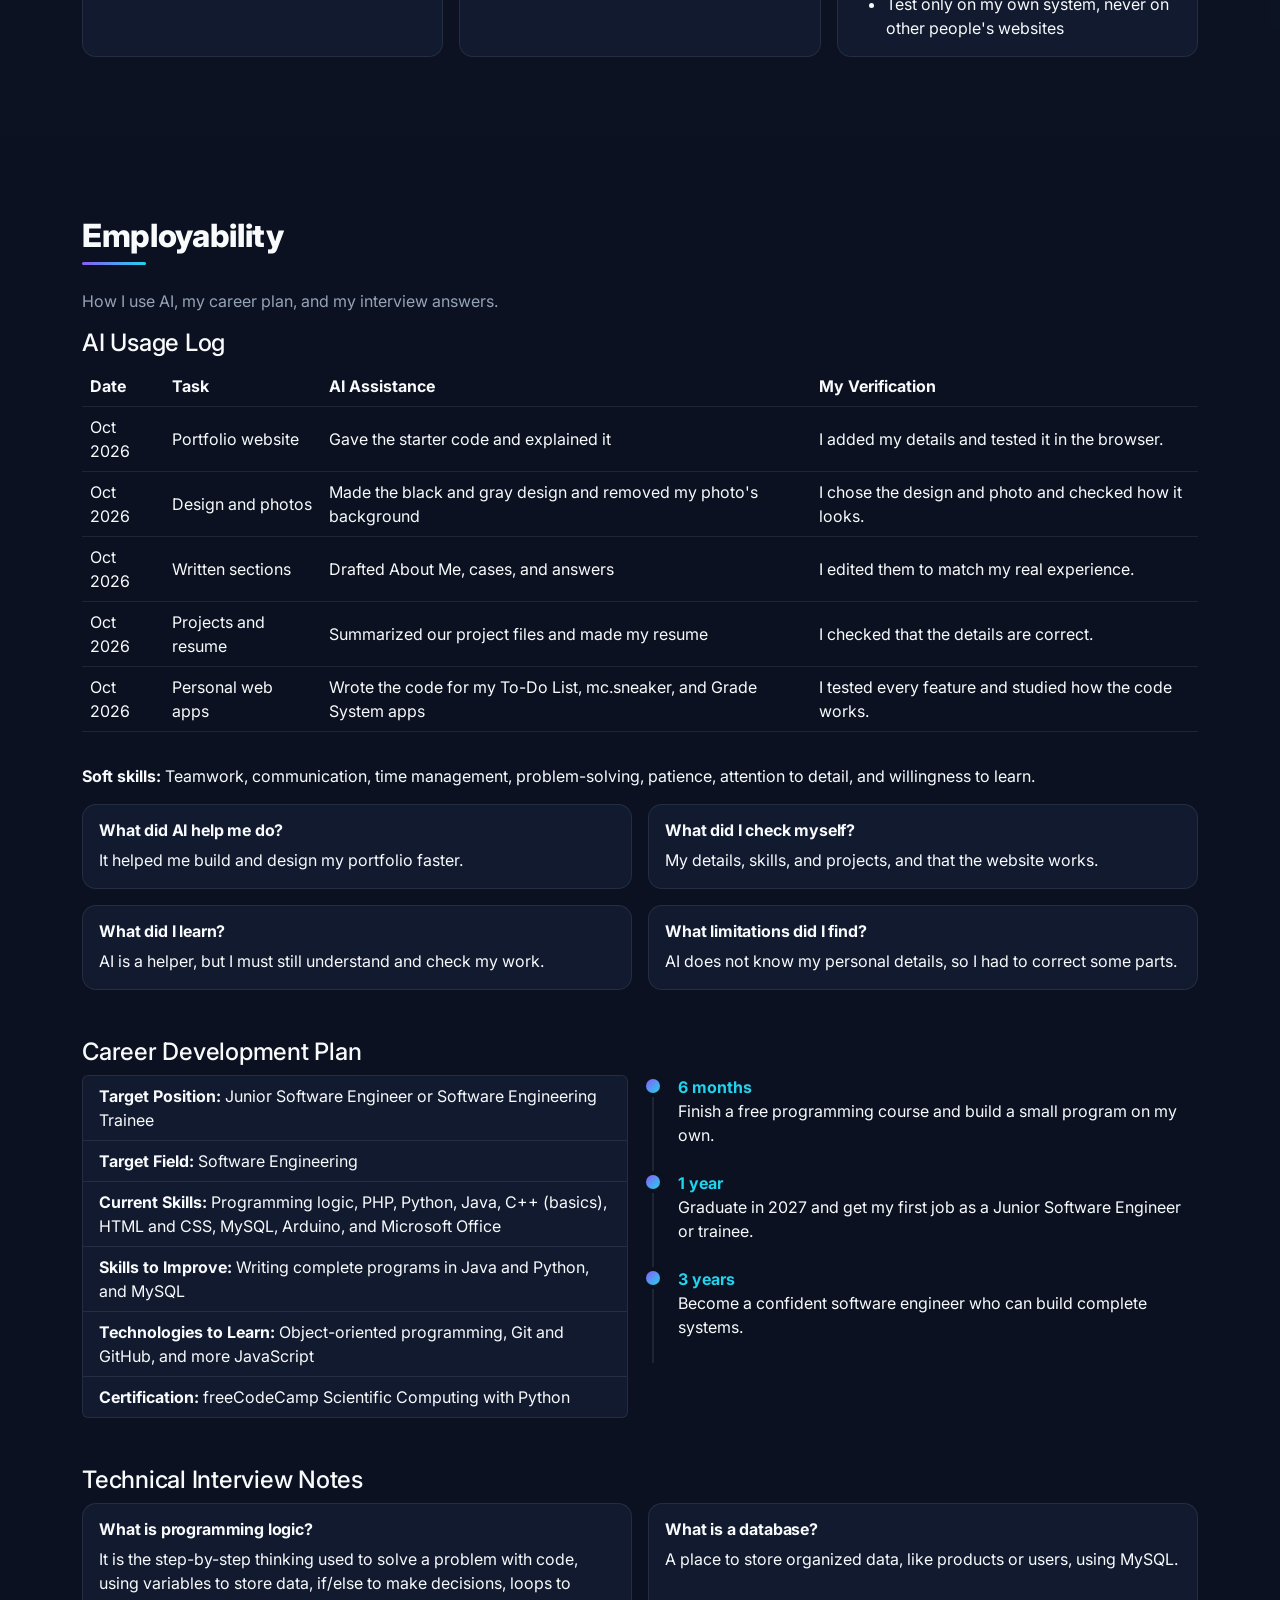
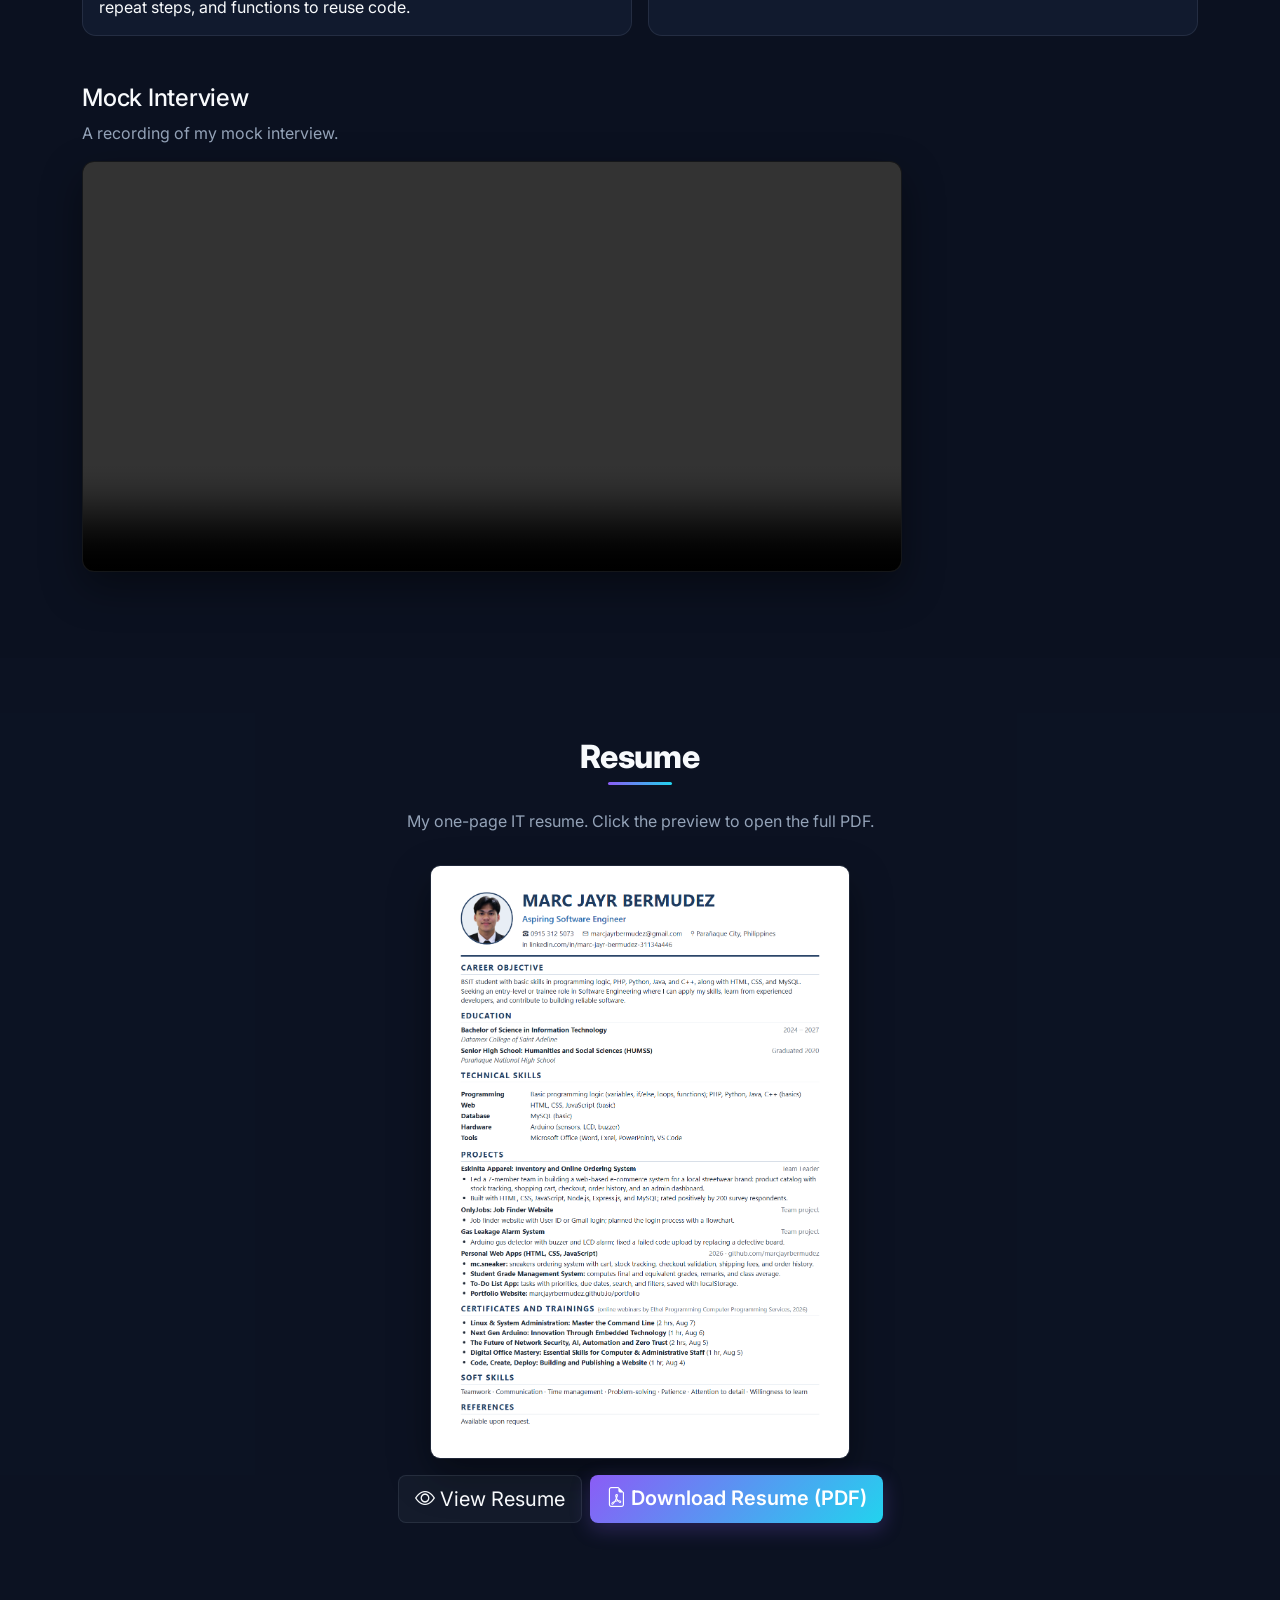
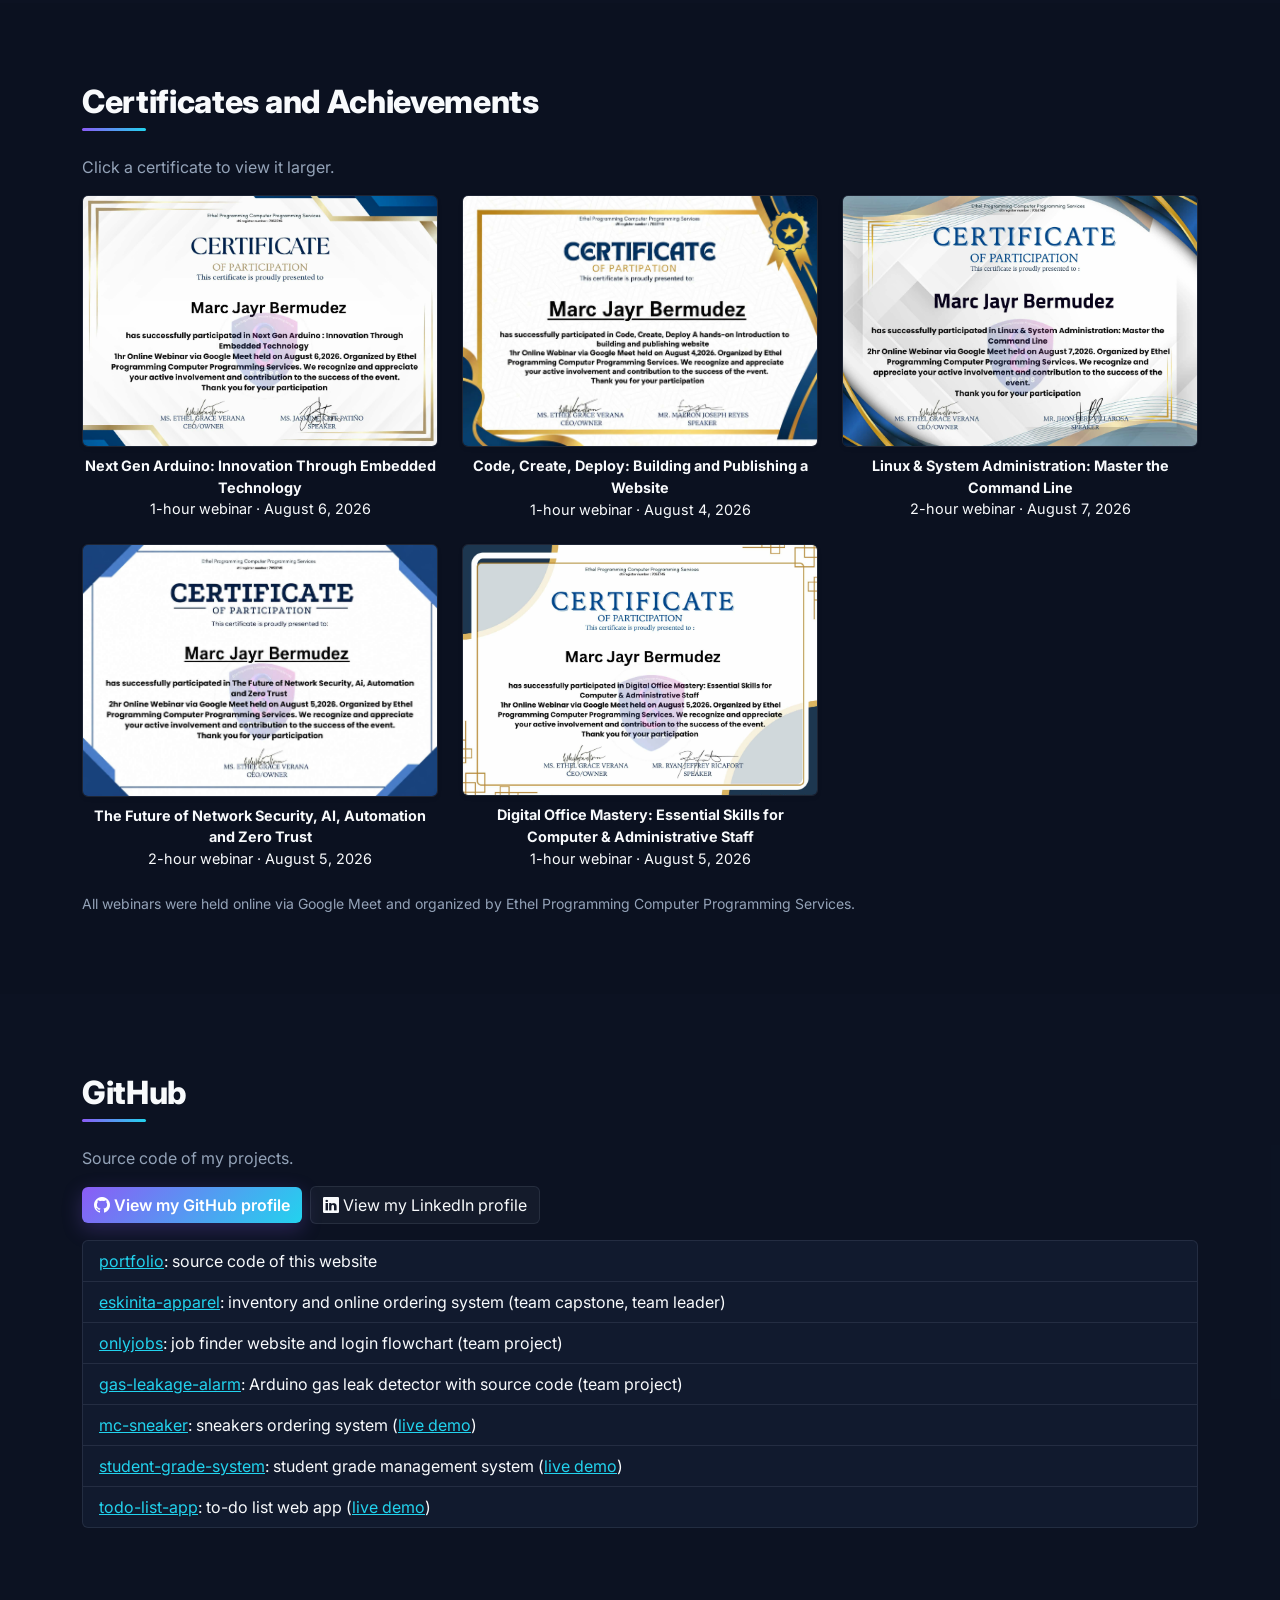
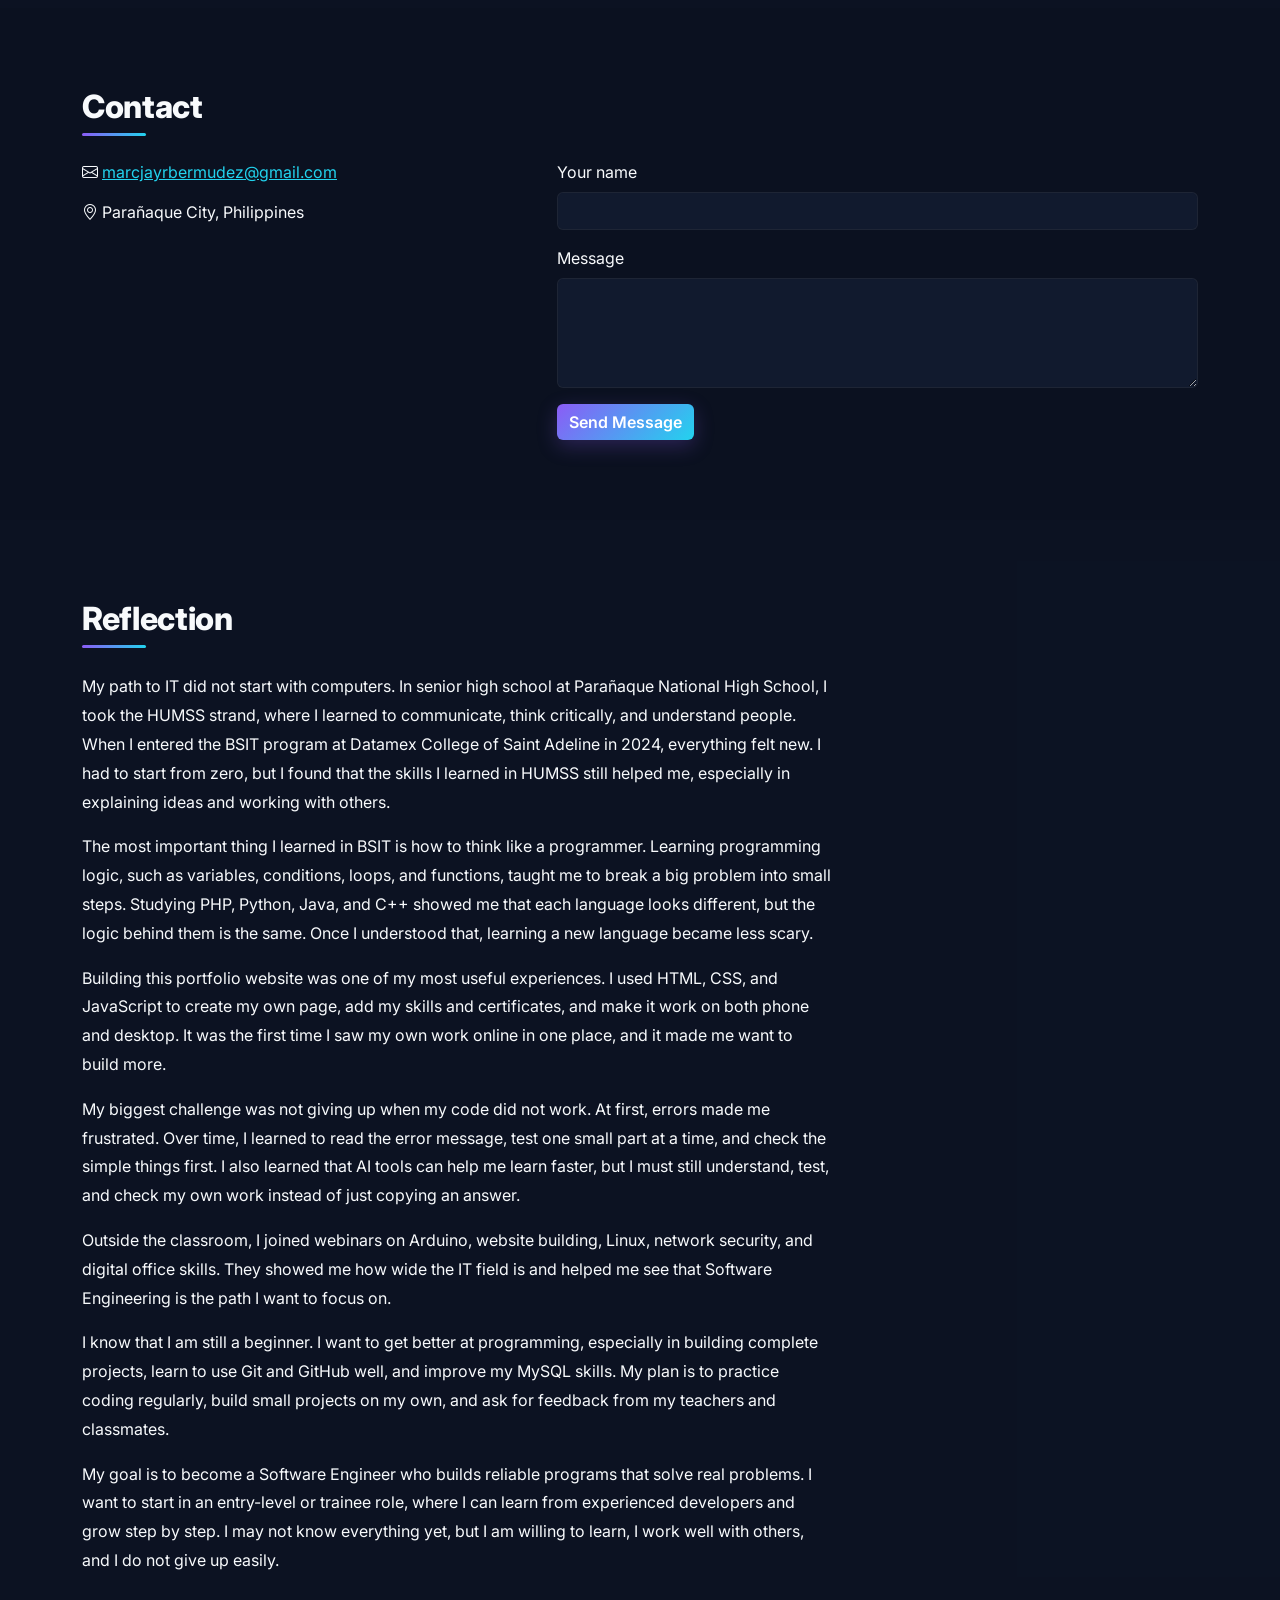
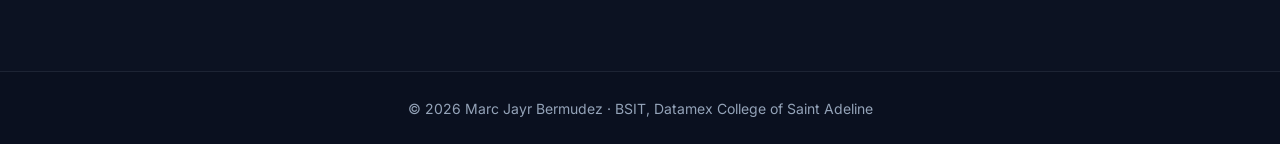
==== commit 86aa7ae6: "New Dark Developer theme" ====
--- a/index.html
+++ b/index.html
@@ -10,6 +10,10 @@
   <link href="https://cdn.jsdelivr.net/npm/bootstrap@5.3.3/dist/css/bootstrap.min.css" rel="stylesheet">
   <!-- Bootstrap Icons -->
   <link href="https://cdn.jsdelivr.net/npm/bootstrap-icons@1.11.3/font/bootstrap-icons.min.css" rel="stylesheet">
+  <!-- Fonts: Inter para sa text, JetBrains Mono para sa code -->
+  <link rel="preconnect" href="https://fonts.googleapis.com">
+  <link rel="preconnect" href="https://fonts.gstatic.com" crossorigin>
+  <link href="https://fonts.googleapis.com/css2?family=Inter:wght@400;500;600;700;800&family=JetBrains+Mono:wght@400;600&display=swap" rel="stylesheet">
   <!-- Sariling CSS: nasa ilalim ng Bootstrap para ma-override ito -->
   <link href="css/style.css" rel="stylesheet">
 </head>
@@ -19,7 +23,7 @@
   <!-- ============ NAVBAR ============ -->
   <nav id="mainNav" class="navbar navbar-expand-xl fixed-top shadow-sm">
     <div class="container">
-      <a class="navbar-brand fw-bold" href="#home"> Marc Jayr Bermudez </a>
+      <a class="navbar-brand fw-bold" href="#home" aria-label="Marc Jayr Bermudez, home">&lt;Marc/&gt;</a>
 
       <button class="navbar-toggler" type="button" data-bs-toggle="collapse"
               data-bs-target="#navLinks" aria-controls="navLinks"
@@ -40,10 +44,13 @@
           <li class="nav-item"><a class="nav-link" href="#contact">Contact</a></li>
           <li class="nav-item"><a class="nav-link" href="#reflection">Reflection</a></li>
         </ul>
-        <button id="themeToggle" class="btn btn-sm btn-outline-secondary ms-lg-3 mt-2 mt-lg-0"
-                type="button" aria-label="Toggle dark mode">
-          <i class="bi bi-moon-stars"></i>
-        </button>
+        <div class="d-flex align-items-center gap-2 ms-xl-3 mt-2 mt-xl-0">
+          <button id="themeToggle" class="btn btn-sm btn-outline-secondary"
+                  type="button" aria-label="Toggle dark mode">
+            <i class="bi bi-moon-stars"></i>
+          </button>
+          <a href="#contact" class="btn btn-accent btn-hire">Hire Me</a>
+        </div>
       </div>
     </div>
   </nav>
@@ -53,7 +60,8 @@
     <div class="container">
       <div class="row align-items-center g-5">
         <div class="col-lg-7">
-          <p class="text-accent fw-semibold mb-2">Hi, I'm</p>
+          <span class="status-pill mb-3"><span class="dot"></span> Available for Work</span>
+          <p class="hello mb-2 mt-3">// Hi, I'm</p>
           <h1 class="display-4 fw-bold">Marc Jayr Bermudez</h1>
           <!-- Target IT position (STEP 1) -->
           <h2 class="h4 text-body-secondary mb-4">Aspiring Software Engineer</h2>
@@ -75,8 +83,21 @@
           </div>
         </div>
         <div class="col-lg-5 text-center">
-          <!-- Profile photo na walang background (transparent PNG) -->
-          <img src="assets/profile.png" alt="Photo of Marc Jayr Bermudez" class="profile-photo">
+          <div class="hero-visual">
+            <!-- Profile photo na walang background (transparent PNG) -->
+            <img src="assets/profile.png" alt="Photo of Marc Jayr Bermudez" class="profile-photo">
+            <!-- Code window: maikling "profile" ko na parang JavaScript object -->
+            <div class="code-window" aria-hidden="true">
+              <div class="code-head"><i></i><i></i><i></i><span>developer.js</span></div>
+<pre><span class="c-key">const</span> <span class="c-var">marc</span> = {
+  name: <span class="c-str">'Marc Jayr Bermudez'</span>,
+  role: <span class="c-str">'Software Engineer'</span>,
+  stack: [<span class="c-str">'Java'</span>, <span class="c-str">'Python'</span>, <span class="c-str">'PHP'</span>, <span class="c-str">'JS'</span>],
+  learning: <span class="c-str">'always'</span>,
+  <span class="c-com">// open to opportunities</span>
+};</pre>
+            </div>
+          </div>
         </div>
       </div>
     </div>
--- a/css/style.css
+++ b/css/style.css
@@ -1,151 +1,265 @@
 /* =========================================================
    style.css: sariling design ng portfolio (nag-o-override sa Bootstrap)
+   Theme: "Dark Developer" - navy background, purple at teal na accent
    ========================================================= */
 
-/* ---------- 1. Mga kulay (black and gray theme) ---------- */
+/* ---------- 1. Mga kulay ---------- */
 :root {
-  --accent: #3f3f46;
-  --accent-hover: #18181b;
-  --accent-text: #fff;        /* kulay ng text sa loob ng accent na button */
-  --nav-bg: rgba(250, 250, 250, 0.92);
+  --bg: #f8fafc;
+  --bg-alt: #eef2f7;
+  --card: #ffffff;
+  --text: #0f172a;
+  --muted: #475569;
+  --border: rgba(15, 23, 42, 0.1);
+  --primary: #7c3aed;           /* purple */
+  --primary-hover: #6d28d9;
+  --teal: #0891b2;
+  --nav-bg: rgba(248, 250, 252, 0.85);
+  --grid-line: rgba(15, 23, 42, 0.05);
+  --glow-teal: rgba(8, 145, 178, 0.14);
+  --glow-purple: rgba(124, 58, 237, 0.12);
+  --code-bg: #0f172a;
 }
 [data-bs-theme="dark"] {
-  --accent: #d4d4d8;
-  --accent-hover: #fafafa;
-  --accent-text: #111;
-  --nav-bg: rgba(12, 12, 12, 0.92);
-}
+  --bg: #0b1120;
+  --bg-alt: #0e1526;
+  --card: #111a2e;
+  --text: #f8fafc;
+  --muted: #94a3b8;
+  --border: rgba(148, 163, 184, 0.14);
+  --primary: #8b5cf6;
+  --primary-hover: #a78bfa;
+  --teal: #22d3ee;
+  --nav-bg: rgba(11, 17, 32, 0.8);
+  --grid-line: rgba(148, 163, 184, 0.05);
+  --glow-teal: rgba(34, 211, 238, 0.12);
+  --glow-purple: rgba(139, 92, 246, 0.16);
+  --code-bg: #0f172a;
+}
+
+/* Ipasa ang mga kulay sa Bootstrap para sumunod ang cards, tables, accordion, atbp. */
+:root, [data-bs-theme="dark"] {
+  --bs-body-bg: var(--bg);
+  --bs-body-color: var(--text);
+  --bs-emphasis-color: var(--text);
+  --bs-secondary-color: var(--muted);
+  --bs-border-color: var(--border);
+  --bs-tertiary-bg: var(--bg-alt);
+  --bs-link-color: var(--teal);
+  --bs-link-color-rgb: 8, 145, 178;
+  --bs-link-hover-color: var(--primary);
+}
+[data-bs-theme="dark"] { --bs-link-color-rgb: 34, 211, 238; }
 
 /* ---------- 2. Base ---------- */
 html {
   scroll-behavior: smooth;
   scroll-padding-top: 70px;   /* para hindi matakpan ng navbar ang heading */
-  background-color: #000;     /* itim na background */
+  background-color: var(--bg);
 }
 
 body {
-  font-family: system-ui, -apple-system, "Segoe UI", Roboto, sans-serif;
+  font-family: "Inter", system-ui, -apple-system, "Segoe UI", Roboto, sans-serif;
   background: transparent;    /* para kita ang background sa likod */
-}
-
-.text-accent { color: var(--accent); }
-
-/* ---------- 3. Background: solid na itim, nasa likod ng content ---------- */
+  color: var(--text);
+}
+
+h1, h2, h3, h4, h5, h6 { color: var(--text); letter-spacing: -0.01em; }
+.text-body-secondary { color: var(--muted) !important; }
+.text-accent { color: var(--teal); }
+.mono { font-family: "JetBrains Mono", Consolas, monospace; }
+
+/* ---------- 3. Background ----------
+   (1) madilim na navy, (2) manipis na grid lines,
+   (3) teal na liwanag sa kaliwang itaas at purple sa kanang ibaba. */
 body::before {
   content: "";
   position: fixed;
   inset: 0;
   z-index: -3;                                      /* pinakalikod */
-  background: #000;
+  background:
+    radial-gradient(ellipse 60% 50% at 0% 0%, var(--glow-teal), transparent 70%),
+    radial-gradient(ellipse 55% 45% at 100% 100%, var(--glow-purple), transparent 70%),
+    linear-gradient(var(--grid-line) 1px, transparent 1px),
+    linear-gradient(90deg, var(--grid-line) 1px, transparent 1px),
+    var(--bg);
+  background-size: auto, auto, 44px 44px, 44px 44px, auto;
   pointer-events: none;
 }
-
 
 /* ---------- 4. Buttons ---------- */
 .btn-accent {
-  background-color: var(--accent);
-  border-color: var(--accent);
-  color: var(--accent-text);
+  background: linear-gradient(135deg, var(--primary), var(--teal));
+  border: 0;
+  color: #fff;
+  font-weight: 600;
+  box-shadow: 0 6px 20px rgba(139, 92, 246, 0.25);
 }
 .btn-accent:hover,
 .btn-accent:focus {
-  background-color: var(--accent-hover);
-  border-color: var(--accent-hover);
-  color: var(--accent-text);
+  background: linear-gradient(135deg, var(--primary-hover), var(--teal));
+  color: #fff;
+  transform: translateY(-1px);
+}
+.btn-outline-secondary {
+  color: var(--text);
+  border-color: var(--border);
+  background: rgba(148, 163, 184, 0.06);
+}
+.btn-outline-secondary:hover,
+.btn-outline-secondary.active {
+  color: var(--text);
+  background: rgba(139, 92, 246, 0.15);
+  border-color: var(--primary);
 }
 
 /* ---------- 5. Navbar ---------- */
 .navbar {
   background-color: var(--nav-bg);
-  backdrop-filter: blur(8px);
-}
+  backdrop-filter: blur(12px);
+  border-bottom: 1px solid var(--border);
+  box-shadow: none !important;
+}
+.navbar-brand {
+  font-family: "JetBrains Mono", Consolas, monospace;
+  color: var(--teal) !important;
+  font-size: 1.15rem;
+}
+.navbar .nav-link { color: var(--muted); font-size: 0.92rem; }
+.navbar .nav-link:hover { color: var(--text); }
 .navbar .nav-link.active {    /* nilalagyan ng Bootstrap scrollspy ng .active */
-  color: var(--accent) !important;
+  color: var(--text) !important;
   font-weight: 600;
 }
+[data-bs-theme="dark"] .navbar-toggler-icon { filter: invert(1); }
+.btn-hire { padding: 0.3rem 0.9rem; font-size: 0.85rem; border-radius: 8px; }
 
 /* ---------- 6. Home (hero) ---------- */
 .hero {
   min-height: 100vh;
-  padding-top: 90px;
+  padding-top: 100px;
   padding-bottom: 40px;
-  color: #18181b;
-  /* mapusyaw na layer sa kaliwa para mabasa ang madilim na text */
-  background: linear-gradient(90deg, rgba(245, 245, 245, 0.92) 0%, rgba(245, 245, 245, 0.7) 55%, rgba(245, 245, 245, 0.35) 100%);
-}
-.hero h1 { color: #18181b; }
-.hero .text-body-secondary { color: #52525b !important; }
-.hero .text-accent { color: #3f3f46; }
-.hero .lead { color: #27272a; }
-.hero .btn-outline-secondary {
-  color: #27272a;
-  border-color: rgba(39, 39, 42, 0.6);
-}
-.hero .btn-outline-secondary:hover {
-  background-color: #27272a;
-  color: #fff;
+}
+.hero .hello { font-family: "JetBrains Mono", Consolas, monospace; color: var(--teal); font-size: 0.95rem; }
+.hero h1 { font-weight: 800; letter-spacing: -0.02em; }
+.hero .lead { color: var(--muted); }
+
+/* "Available for Work" na badge */
+.status-pill {
+  display: inline-flex;
+  align-items: center;
+  gap: 8px;
+  padding: 6px 14px;
+  border-radius: 999px;
+  border: 1px solid rgba(34, 211, 238, 0.35);
+  background: rgba(34, 211, 238, 0.08);
+  color: var(--teal);
+  font-size: 0.85rem;
+  font-weight: 600;
+}
+.status-pill .dot {
+  width: 8px;
+  height: 8px;
+  border-radius: 50%;
+  background: #22c55e;
+  box-shadow: 0 0 0 4px rgba(34, 197, 94, 0.2);
 }
 
 .social-links a {
-  font-size: 1.5rem;
-  margin-right: 1rem;
-  color: #27272a;
-  transition: color 0.2s;
-}
-.social-links a:hover { color: #71717a; }
-
-/* Dark mode: madilim na layer at puting text sa Home */
-[data-bs-theme="dark"] .hero {
-  color: #fff;
-  background: linear-gradient(90deg, rgba(0, 0, 0, 0.72) 0%, rgba(0, 0, 0, 0.42) 55%, rgba(0, 0, 0, 0.08) 100%);
-}
-[data-bs-theme="dark"] .hero h1 { color: #fff; }
-[data-bs-theme="dark"] .hero .text-body-secondary { color: #d4d4d8 !important; }
-[data-bs-theme="dark"] .hero .text-accent { color: #e4e4e7; }
-[data-bs-theme="dark"] .hero .lead { color: #f4f4f5; }
-[data-bs-theme="dark"] .hero .btn-outline-secondary { color: #fff; border-color: rgba(255, 255, 255, 0.7); }
-[data-bs-theme="dark"] .hero .btn-outline-secondary:hover { background-color: #fff; color: #18181b; }
-[data-bs-theme="dark"] .social-links a { color: #e4e4e7; }
-[data-bs-theme="dark"] .social-links a:hover { color: #a1a1aa; }
-
-/* Profile photo: walang background (transparent PNG), walang frame */
+  display: inline-grid;
+  place-items: center;
+  width: 42px;
+  height: 42px;
+  margin-right: 0.5rem;
+  border-radius: 10px;
+  border: 1px solid var(--border);
+  background: rgba(148, 163, 184, 0.06);
+  color: var(--text);
+  font-size: 1.1rem;
+  transition: color 0.2s, border-color 0.2s, transform 0.2s;
+}
+.social-links a:hover { color: var(--teal); border-color: var(--teal); transform: translateY(-2px); }
+
+/* Profile photo + code window */
+.hero-visual { position: relative; max-width: 440px; margin: 0 auto; }
+.hero-visual::before {        /* purple na liwanag sa likod ng photo */
+  content: "";
+  position: absolute;
+  inset: 10% 5% 0;
+  background: radial-gradient(circle, rgba(139, 92, 246, 0.35), transparent 65%);
+  filter: blur(20px);
+  z-index: -1;
+}
 .profile-photo {
-  width: 440px;
-  max-width: 100%;            /* para hindi lumampas sa maliit na screen */
+  width: 100%;
   height: auto;
   /* unti-unting naglalaho sa ibaba para hindi biglang putol */
-  -webkit-mask-image: linear-gradient(to bottom, #000 82%, transparent 100%);
-  mask-image: linear-gradient(to bottom, #000 82%, transparent 100%);
-}
-
-/* ---------- 7. Sections ----------
-   Malabong "salamin" sa ibabaw ng background para mabasa ang text. */
-.section {
-  padding: 80px 0;
-  background-color: rgba(250, 250, 250, 0.92);
-}
-.section-alt { background-color: rgba(232, 232, 232, 0.9); }
-[data-bs-theme="dark"] .section     { background-color: rgba(18, 18, 18, 0.72); }
-[data-bs-theme="dark"] .section-alt { background-color: rgba(34, 34, 34, 0.62); }
+  -webkit-mask-image: linear-gradient(to bottom, #000 75%, transparent 100%);
+  mask-image: linear-gradient(to bottom, #000 75%, transparent 100%);
+}
+
+.code-window {
+  background: var(--code-bg);
+  border: 1px solid rgba(148, 163, 184, 0.18);
+  border-radius: 12px;
+  box-shadow: 0 0 0 1px rgba(34, 211, 238, 0.08), 0 20px 40px rgba(0, 0, 0, 0.45), 0 0 40px rgba(34, 211, 238, 0.12);
+  text-align: left;
+  overflow: hidden;
+}
+.hero-visual .code-window {
+  position: absolute;
+  left: -60px;
+  bottom: 24px;
+  width: 340px;
+}
+.code-head {
+  display: flex;
+  align-items: center;
+  gap: 6px;
+  padding: 10px 14px;
+  border-bottom: 1px solid rgba(148, 163, 184, 0.12);
+  color: #64748b;
+  font-family: "JetBrains Mono", Consolas, monospace;
+  font-size: 0.72rem;
+}
+.code-head i { width: 10px; height: 10px; border-radius: 50%; display: inline-block; }
+.code-head i:nth-child(1) { background: #ef4444; }
+.code-head i:nth-child(2) { background: #f59e0b; }
+.code-head i:nth-child(3) { background: #22c55e; }
+.code-head span { margin-left: 8px; }
+.code-window pre {
+  margin: 0;
+  padding: 12px 16px 14px;
+  font-family: "JetBrains Mono", Consolas, monospace;
+  font-size: 0.78rem;
+  line-height: 1.6;
+  color: #e2e8f0;
+  white-space: pre;
+}
+.c-key { color: #c084fc; }
+.c-var { color: #22d3ee; }
+.c-str { color: #86efac; }
+.c-com { color: #64748b; }
+
+/* ---------- 7. Sections ---------- */
+.section { padding: 80px 0; }
+.section-alt { background-color: color-mix(in srgb, var(--bg-alt) 60%, transparent); }
 
 .section-title {
-  font-weight: 700;
+  font-weight: 800;
   margin-bottom: 1.5rem;
   position: relative;
-  padding-bottom: 0.5rem;
-}
-.section-title::after {       /* gray na linya sa ilalim ng title */
+  padding-bottom: 0.6rem;
+}
+.section-title::after {       /* purple-teal na linya sa ilalim ng title */
   content: "";
   position: absolute;
   left: 0;
   bottom: 0;
-  width: 80px;
-  height: 4px;
+  width: 64px;
+  height: 3px;
   border-radius: 2px;
-  background: linear-gradient(90deg, #27272a, #a1a1aa);
-}
-[data-bs-theme="dark"] .section-title::after {
-  background: linear-gradient(90deg, #e4e4e7, #52525b);
+  background: linear-gradient(90deg, var(--primary), var(--teal));
 }
 .text-center .section-title::after {
   left: 50%;
@@ -153,59 +267,74 @@
 }
 
 /* ---------- 8. Cards ---------- */
-.info-card { border-top: 4px solid var(--accent); }
-
-.project-card { transition: transform 0.2s, box-shadow 0.2s; }
+.card {
+  background-color: var(--card);
+  border: 1px solid var(--border);
+  border-radius: 14px;
+  color: var(--text);
+}
+.info-card { border-top: 3px solid var(--primary); }
+
+.project-card { transition: transform 0.2s, box-shadow 0.2s, border-color 0.2s; overflow: hidden; }
 .project-card:hover {
   transform: translateY(-6px);
-  box-shadow: 0 10px 24px rgba(0, 0, 0, 0.12);
+  border-color: rgba(139, 92, 246, 0.5);
+  box-shadow: 0 16px 36px rgba(0, 0, 0, 0.3), 0 0 0 1px rgba(139, 92, 246, 0.2);
 }
 .project-card .card-img-top {
   height: 180px;
   object-fit: cover;
-}
-.project-card .img-contain {  /* diagram at flowchart: buo, hindi napuputol */
-  object-fit: contain;
-  background-color: #ffffff;
-  padding: 6px;
-}
-
-/* Logo ng project: buo ang larawan, kulay ng frame ay kapareho ng background ng logo */
-.project-card .img-logo {
-  height: 200px;
-  object-fit: contain;
-  padding: 0;
-}
-.project-card .img-logo-dark  { background-color: #101010; }
-.project-card .img-logo-light { background-color: #ffffff; }
+  object-position: top;
+  border-bottom: 1px solid var(--border);
+}
+
+/* Tables, accordion, list group */
+.table { --bs-table-bg: transparent; --bs-table-color: var(--text); --bs-table-border-color: var(--border); }
+.accordion {
+  --bs-accordion-bg: var(--card);
+  --bs-accordion-color: var(--text);
+  --bs-accordion-border-color: var(--border);
+  --bs-accordion-btn-color: var(--text);
+  --bs-accordion-active-color: var(--teal);
+  --bs-accordion-active-bg: rgba(34, 211, 238, 0.06);
+  --bs-accordion-btn-focus-box-shadow: 0 0 0 0.2rem rgba(139, 92, 246, 0.25);
+}
+[data-bs-theme="dark"] .accordion-button::after { filter: invert(1) brightness(1.5); }
+.list-group { --bs-list-group-bg: var(--card); --bs-list-group-color: var(--text); --bs-list-group-border-color: var(--border); }
+.form-control { background-color: var(--card); border-color: var(--border); color: var(--text); }
+.form-control:focus { background-color: var(--card); color: var(--text); border-color: var(--primary); box-shadow: 0 0 0 0.2rem rgba(139, 92, 246, 0.2); }
+.modal-content { background-color: var(--card); color: var(--text); border: 1px solid var(--border); }
 
 /* ---------- 9. Skills badge ---------- */
 .badge-beginner {
-  background-color: #e4e4e7;
-  color: #27272a;
+  background-color: rgba(139, 92, 246, 0.14);
+  color: var(--primary);
+  border: 1px solid rgba(139, 92, 246, 0.3);
   font-weight: 600;
 }
-[data-bs-theme="dark"] .badge-beginner {
-  background-color: #3f3f46;
-  color: #f4f4f5;
-}
+[data-bs-theme="dark"] .badge-beginner { color: #c4b5fd; }
 
 /* ---------- 10. Code sample (Cybersecurity case) ---------- */
 .code-box {
-  background-color: #18181b;
-  color: #e4e4e7;
+  background-color: var(--code-bg);
+  color: #e2e8f0;
+  border: 1px solid rgba(148, 163, 184, 0.15);
   padding: 12px;
   border-radius: 8px;
-  font-size: 0.8rem;
+  font-family: "JetBrains Mono", Consolas, monospace;
+  font-size: 0.78rem;
   white-space: pre-wrap;      /* para hindi lumampas sa card */
   word-break: break-word;
 }
+code { color: var(--primary); }
+[data-bs-theme="dark"] code { color: #c4b5fd; }
+.code-box code { color: inherit; }
 
 /* ---------- 11. Career timeline ---------- */
 .timeline {
   list-style: none;
   padding-left: 0;
-  border-left: 3px solid var(--accent);
+  border-left: 2px solid var(--border);
 }
 .timeline li {
   position: relative;
@@ -214,44 +343,45 @@
 .timeline li::before {        /* bilog sa timeline */
   content: "";
   position: absolute;
-  left: -9px;
+  left: -8px;
   top: 4px;
-  width: 15px;
-  height: 15px;
+  width: 14px;
+  height: 14px;
   border-radius: 50%;
-  background-color: var(--accent);
+  background: linear-gradient(135deg, var(--primary), var(--teal));
+  box-shadow: 0 0 0 4px var(--bg);
 }
 .timeline-label {
   display: block;
   font-weight: 700;
-  color: var(--accent);
+  color: var(--teal);
 }
 
 /* Mock interview video */
-.mock-video {
-  max-width: 820px;
-}
+.mock-video { max-width: 820px; }
 .mock-video video {
   width: 100%;
-  border-radius: 10px;
+  border-radius: 12px;
   background-color: #000;
-  box-shadow: 0 10px 30px rgba(0, 0, 0, 0.45);
+  border: 1px solid var(--border);
+  box-shadow: 0 16px 40px rgba(0, 0, 0, 0.4);
 }
 
 /* ---------- 12. Resume preview ---------- */
 .resume-preview img {
   max-width: 420px;
   width: 100%;
-  border-radius: 8px;
-  box-shadow: 0 10px 30px rgba(0, 0, 0, 0.45);
+  border-radius: 10px;
+  border: 1px solid var(--border);
+  box-shadow: 0 16px 40px rgba(0, 0, 0, 0.4);
   transition: transform 0.2s;
 }
 .resume-preview:hover img { transform: translateY(-4px) scale(1.02); }
 
 /* ---------- 13. Certificates ---------- */
 .cert-item { cursor: pointer; margin: 0; }
-.cert-item img { transition: opacity 0.2s; }
-.cert-item:hover img { opacity: 0.85; }
+.cert-item img { transition: opacity 0.2s, transform 0.2s; border: 1px solid var(--border); }
+.cert-item:hover img { opacity: 0.9; transform: translateY(-3px); }
 .cert-item figcaption {
   margin-top: 0.5rem;
   font-size: 0.9rem;
@@ -269,7 +399,7 @@
   position: fixed;
   right: 20px;
   bottom: 20px;
-  border-radius: 50%;
+  border-radius: 12px;
   width: 46px;
   height: 46px;
   display: none;              /* ipapakita ng JS kapag nag-scroll pababa */
@@ -281,21 +411,20 @@
 
 /* ---------- 16. Footer ---------- */
 footer {
-  background: linear-gradient(90deg, #0a0a0a, #3f3f46);
-  color: #fff;
+  border-top: 1px solid var(--border);
+  background: var(--nav-bg);
+  color: var(--muted);
 }
 
 /* ---------- 17. Phone ---------- */
+@media (max-width: 991px) {
+  .hero-visual .code-window { left: 50%; transform: translateX(-50%); bottom: -10px; }
+}
 @media (max-width: 576px) {
   .section { padding: 56px 0; }
-  .hero {
-    text-align: center;
-    /* sa phone, pantay na layer para mabasa ang text */
-    background: linear-gradient(180deg, rgba(245, 245, 245, 0.92), rgba(245, 245, 245, 0.75));
-  }
-  [data-bs-theme="dark"] .hero {
-    background: linear-gradient(180deg, rgba(0, 0, 0, 0.84), rgba(0, 0, 0, 0.5));
-  }
+  .hero { text-align: center; }
   .hero .d-flex { justify-content: center; }
-  .profile-photo { width: 280px; }
-}
+  .hero-visual { max-width: 300px; }
+  .hero-visual .code-window { width: 260px; }
+  .code-window pre { font-size: 0.7rem; }
+}
